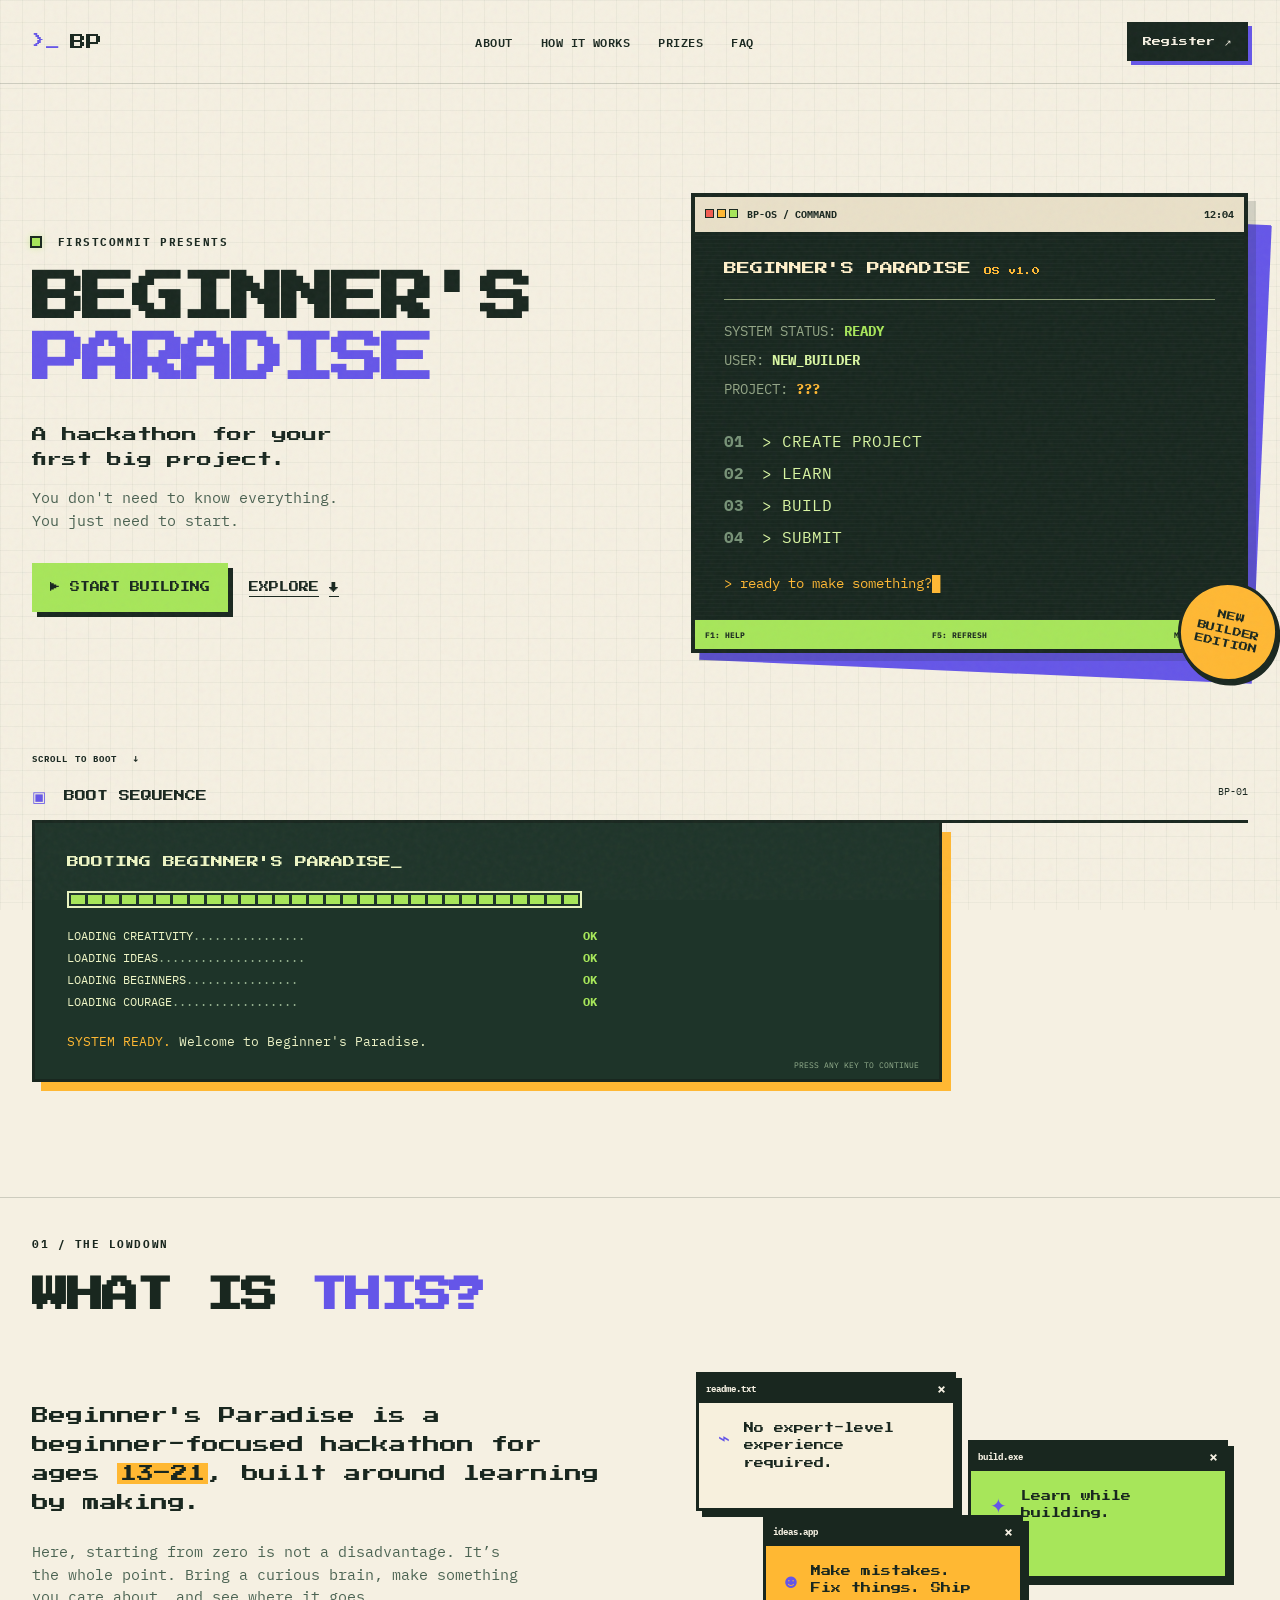
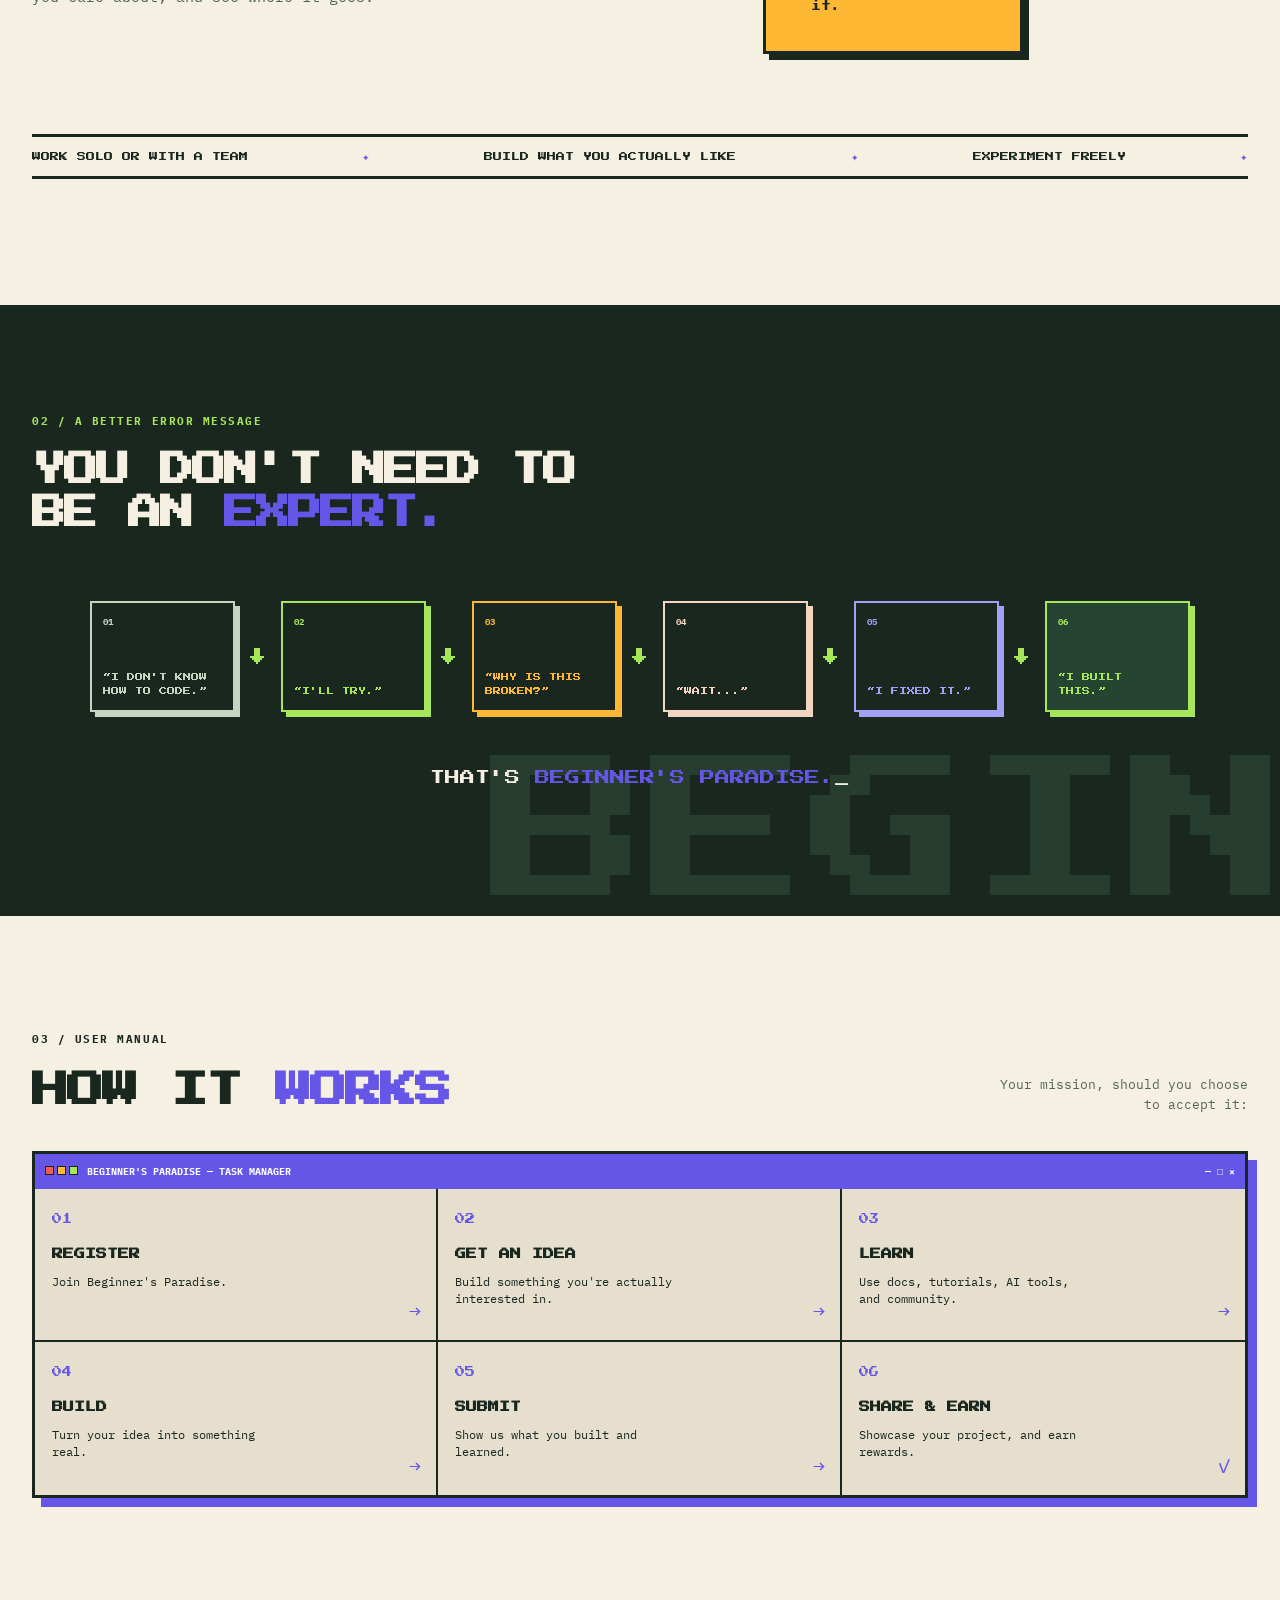
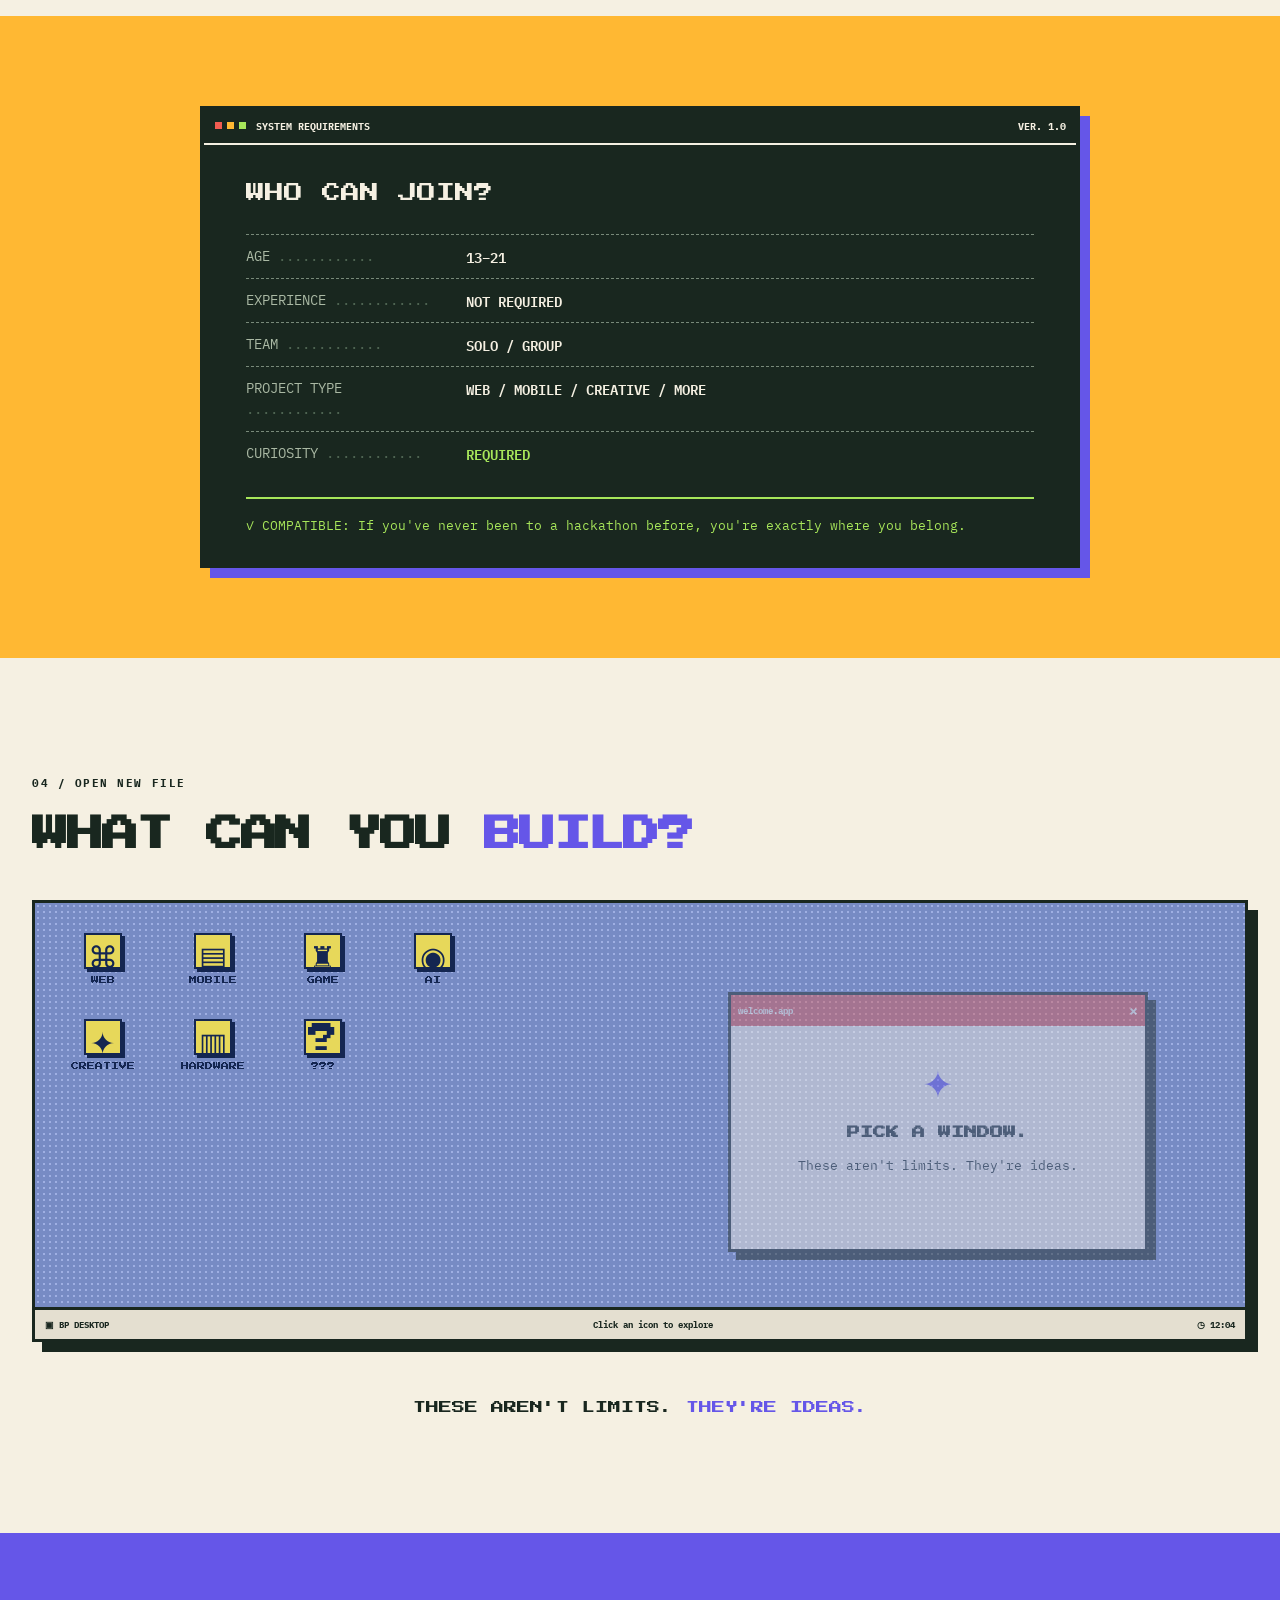
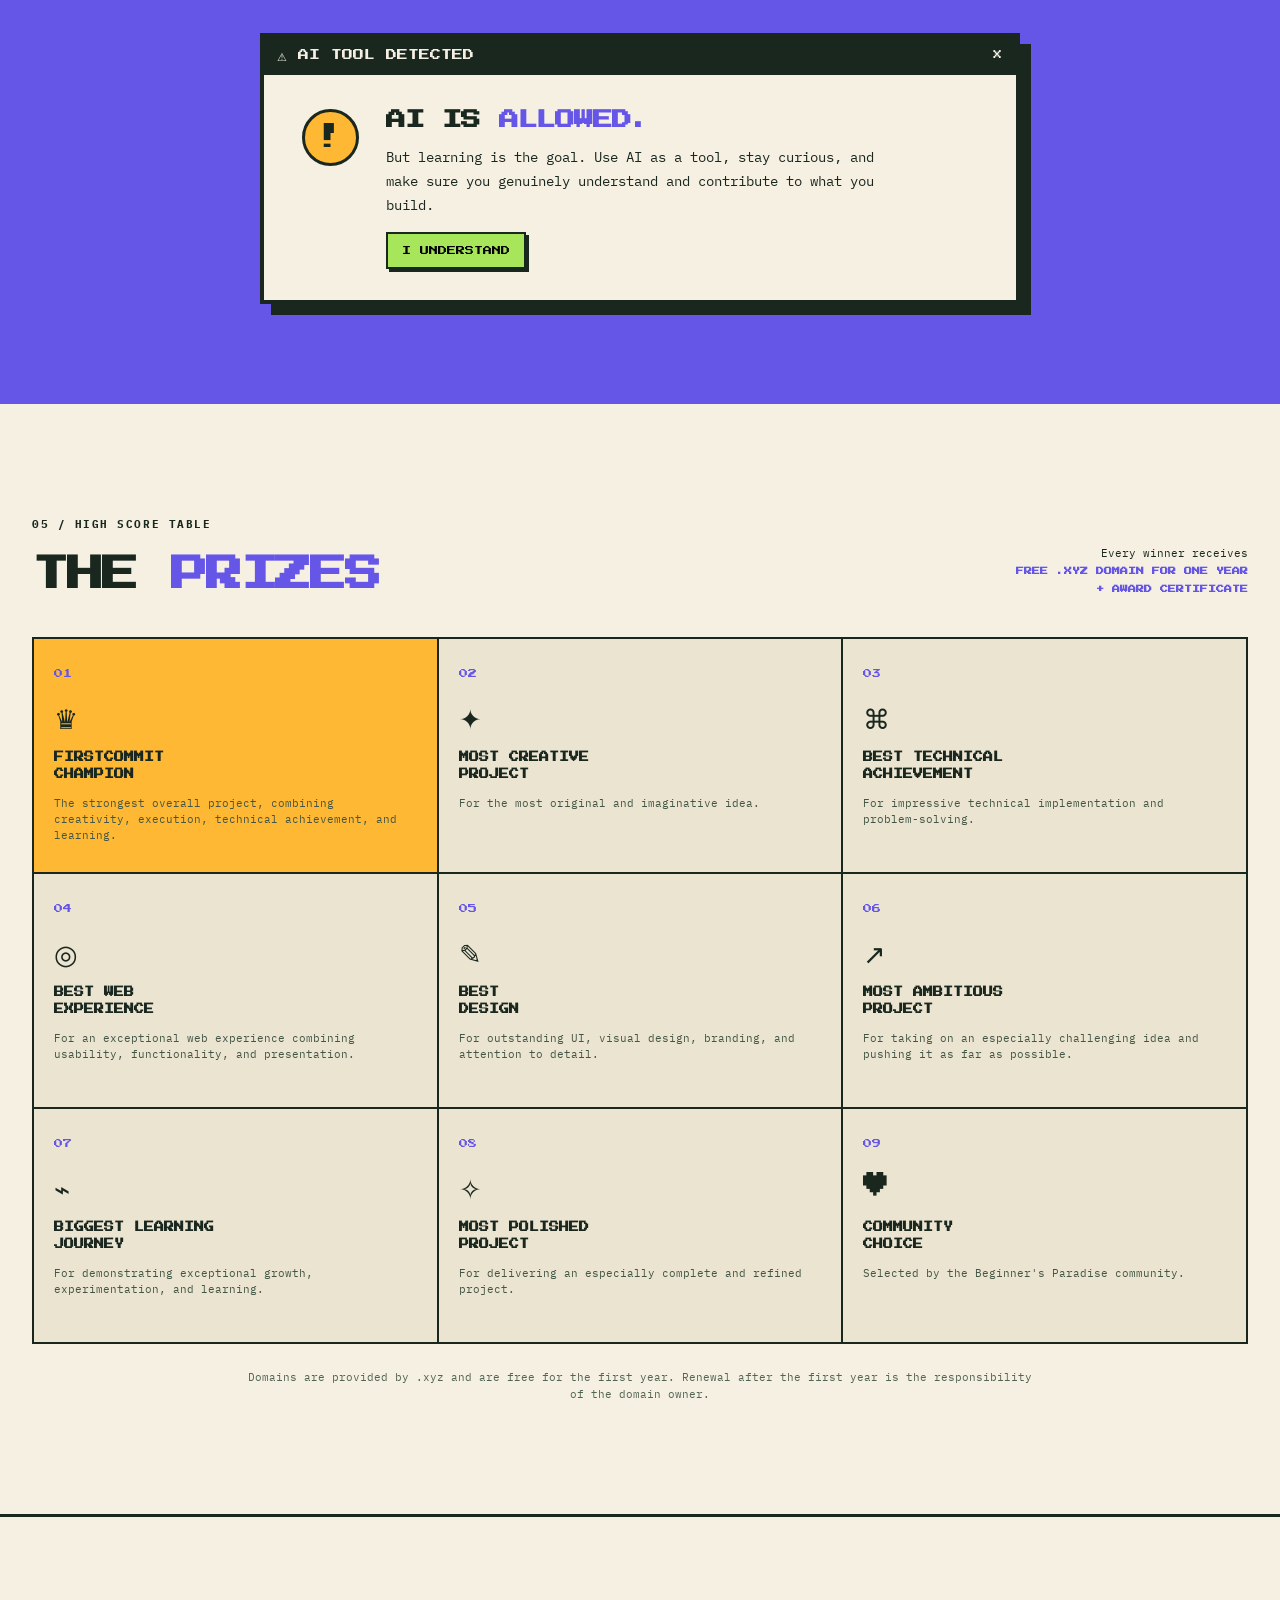
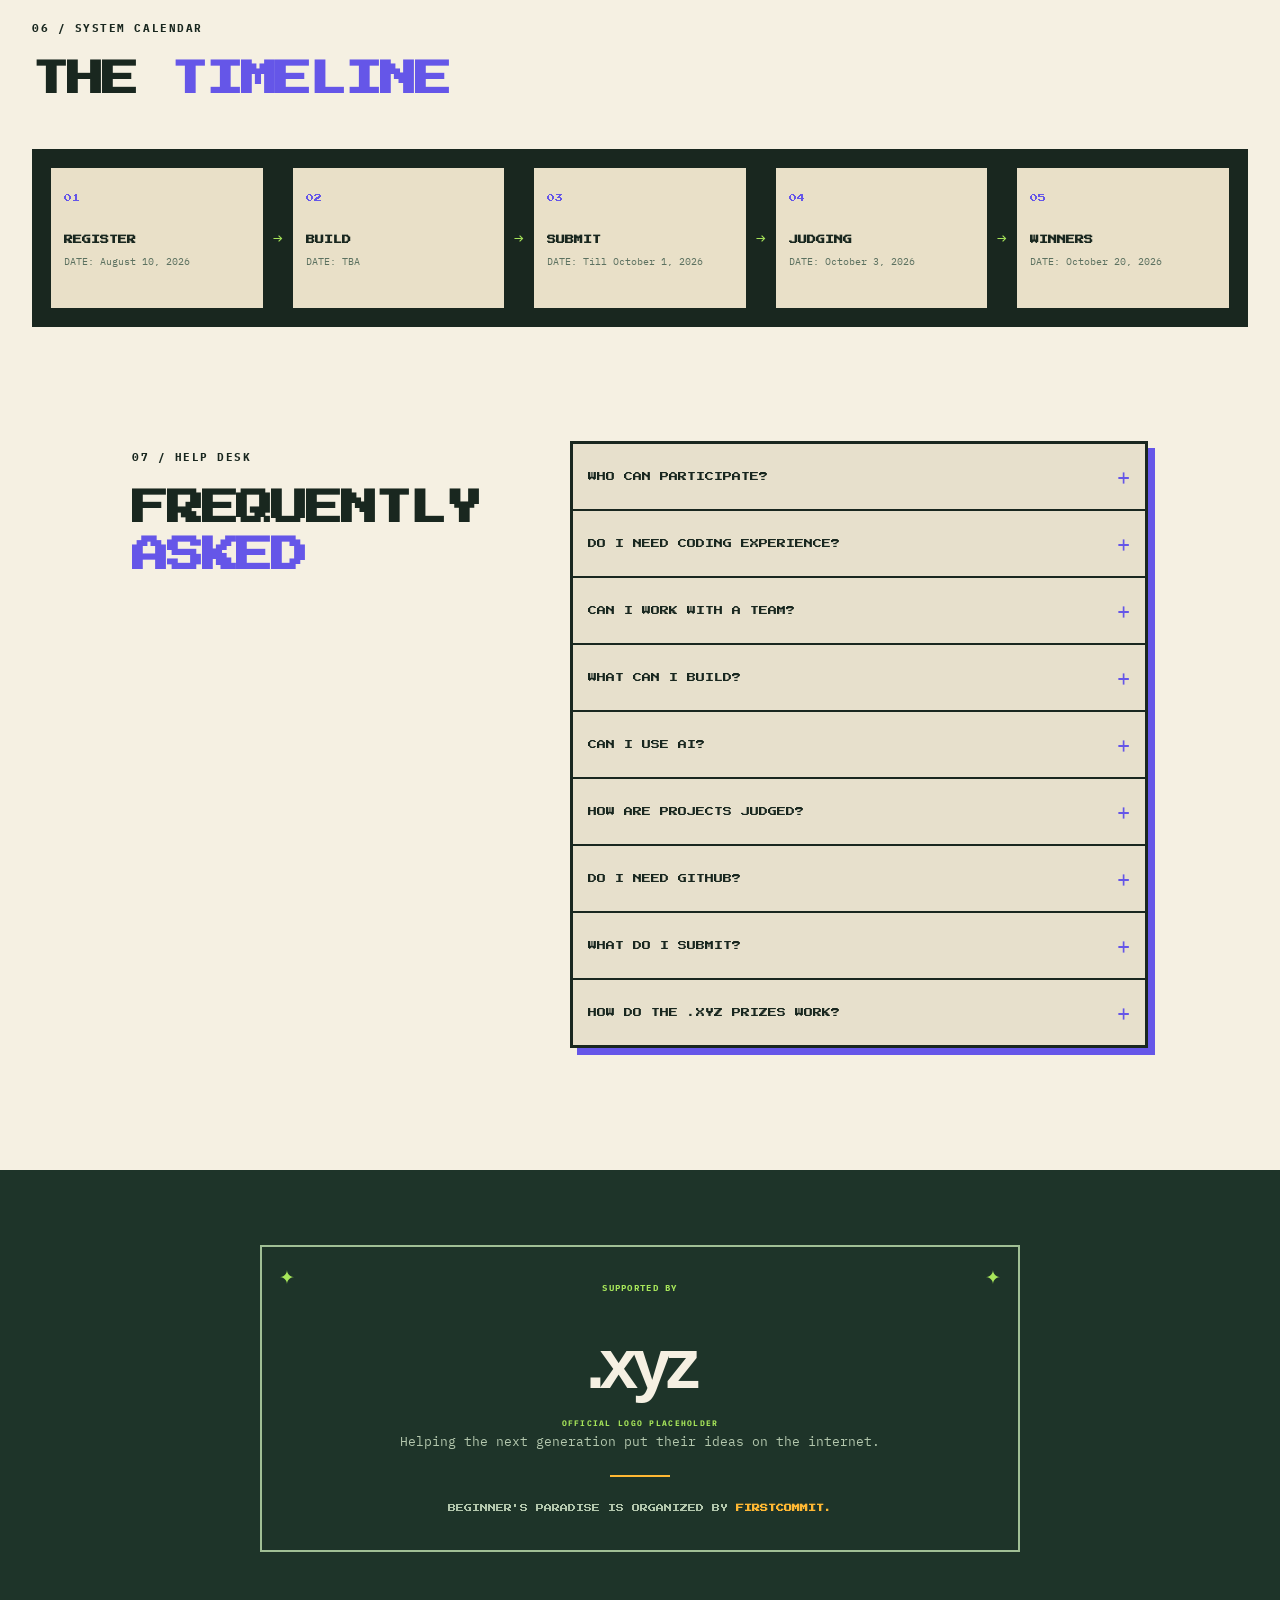
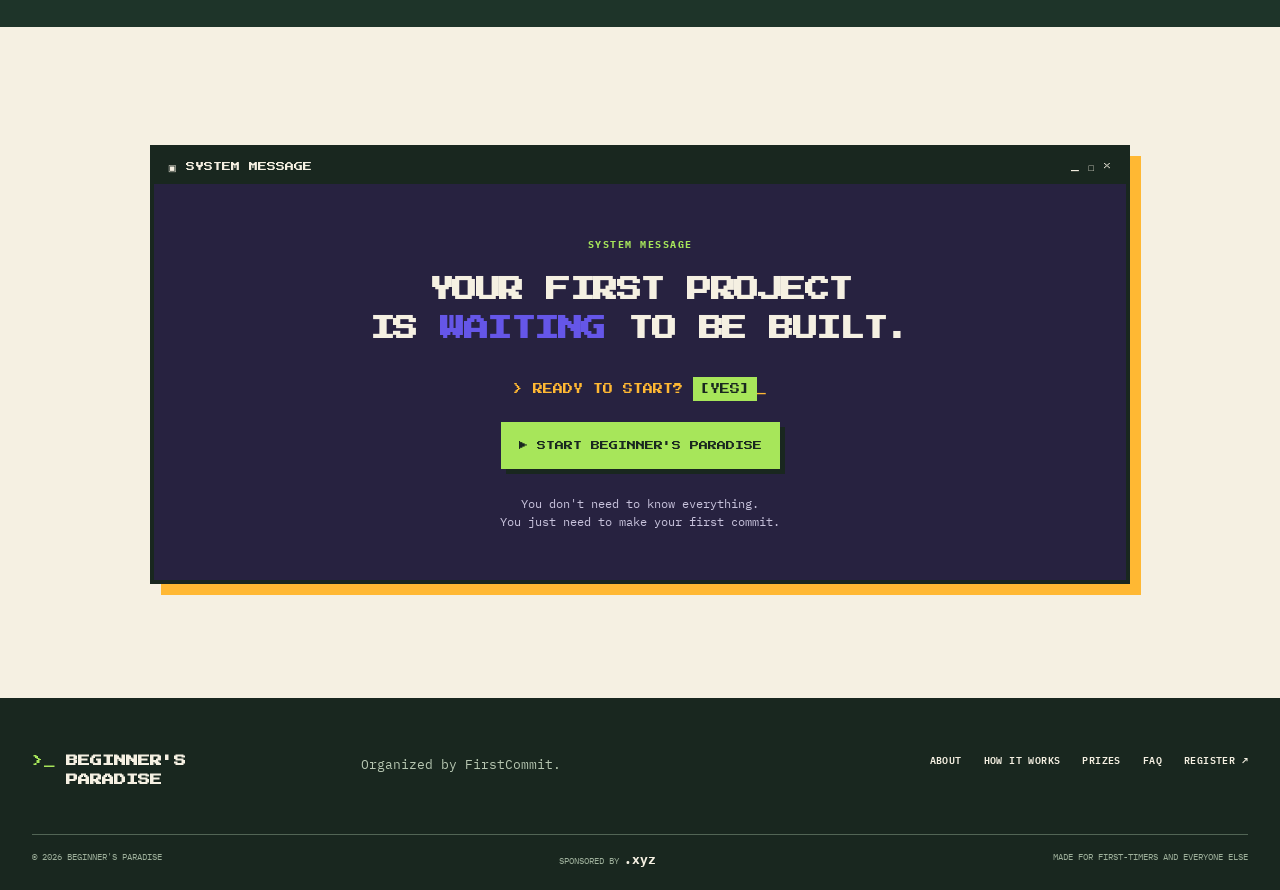
==== index.html @ 88f450af "boom - initial website nice!" ====
<!doctype html>
<html lang="en">
  <head>
    <meta charset="UTF-8" />
    <meta name="viewport" content="width=device-width, initial-scale=1.0" />
    <meta name="description" content="Beginner's Paradise — a hackathon for your first big project." />
    <title>Beginner's Paradise — Build Your First Big Thing</title>
    <link rel="preconnect" href="https://fonts.googleapis.com" />
    <link rel="preconnect" href="https://fonts.gstatic.com" crossorigin />
    <link href="https://fonts.googleapis.com/css2?family=IBM+Plex+Mono:wght@400;500;600;700&family=Press+Start+2P&display=swap" rel="stylesheet" />
    <link rel="stylesheet" href="styles.css" />
    <link rel="stylesheet" href="responsive.css" />
    <link rel="stylesheet" href="sponsor-placeholder.css" />
  </head>
  <body>
    <div class="site-noise" aria-hidden="true"></div>
    <div class="pixel-grid" aria-hidden="true"></div>

    <header class="topbar">
      <a class="brand-mark" href="#top" aria-label="Beginner's Paradise home">
        <span class="brand-caret">&gt;_</span>
        <span>BP</span>
      </a>
      <nav aria-label="Main navigation">
        <a href="#about">About</a>
        <a href="#how-it-works">How it works</a>
        <a href="#prizes">Prizes</a>
        <a href="#faq">FAQ</a>
      </nav>
      <a class="nav-register" href="https://firstcommit.devpost.com" target="_blank" rel="noreferrer">Register <span>↗</span></a>
    </header>

    <main id="top">
      <section class="hero section-shell">
        <div class="hero-copy reveal">
          <p class="eyebrow"><span class="led"></span> FIRSTCOMMIT PRESENTS</p>
          <h1>BEGINNER'S<br /><em>PARADISE</em></h1>
          <p class="hero-statement">A hackathon for your<br />first big project.</p>
          <p class="hero-description">You don't need to know everything.<br />You just need to start.</p>
          <div class="hero-actions">
            <a class="button button-primary" href="https://firstcommit.devpost.com" target="_blank" rel="noreferrer"><span>▶</span> Start building</a>
            <a class="button button-ghost" href="#about">Explore <span>↓</span></a>
          </div>
        </div>

        <div class="terminal-wrap reveal delay-1">
          <div class="terminal-shadow"></div>
          <article class="terminal" aria-label="Beginner's Paradise OS terminal">
            <div class="terminal-top">
              <span class="terminal-label"><i></i><i></i><i></i> BP-OS / COMMAND</span>
              <span class="terminal-time">12:04</span>
            </div>
            <div class="terminal-body">
              <p class="terminal-title">BEGINNER'S PARADISE <span>OS v1.0</span></p>
              <div class="terminal-rule"></div>
              <p><span class="muted">SYSTEM STATUS:</span> <strong class="green">READY</strong></p>
              <p><span class="muted">USER:</span> <strong>NEW_BUILDER</strong></p>
              <p><span class="muted">PROJECT:</span> <strong class="amber">???</strong></p>
              <div class="terminal-options" aria-hidden="true">
                <p><b>01</b> &gt; CREATE PROJECT</p>
                <p><b>02</b> &gt; LEARN</p>
                <p><b>03</b> &gt; BUILD</p>
                <p><b>04</b> &gt; SUBMIT</p>
              </div>
              <p class="terminal-prompt"><span>&gt;</span> <span id="terminal-type"></span><span class="cursor">█</span></p>
            </div>
            <div class="terminal-bottom"><span>F1: HELP</span><span>F5: REFRESH</span><span>MEM: 640K OK</span></div>
          </article>
          <div class="terminal-sticker">NEW<br />BUILDER<br />EDITION</div>
        </div>

        <div class="hero-scroll">SCROLL TO BOOT <span>↓</span></div>
      </section>

      <section class="boot section-shell reveal" aria-label="Boot sequence">
        <div class="boot-heading"><span class="square-icon">▣</span> BOOT SEQUENCE <span class="boot-version">BP-01</span></div>
        <div class="boot-content">
          <p class="boot-title">BOOTING BEGINNER'S PARADISE<span class="cursor">_</span></p>
          <div class="progress-track"><div class="progress-fill"></div></div>
          <div class="boot-lines">
            <p><span>LOADING CREATIVITY</span><b>................</b><strong>OK</strong></p>
            <p><span>LOADING IDEAS</span><b>.....................</b><strong>OK</strong></p>
            <p><span>LOADING BEGINNERS</span><b>................</b><strong>OK</strong></p>
            <p><span>LOADING COURAGE</span><b>..................</b><strong>OK</strong></p>
          </div>
          <p class="boot-ready">SYSTEM READY. <span>Welcome to Beginner's Paradise.</span></p>
        </div>
      </section>

      <section id="about" class="about section-shell">
        <div class="section-heading reveal">
          <p class="eyebrow">01 / THE LOWDOWN</p>
          <h2>WHAT IS <em>THIS?</em></h2>
        </div>
        <div class="about-layout">
          <div class="about-intro reveal">
            <p class="large-copy">Beginner's Paradise is a beginner-focused hackathon for ages <mark>13–21</mark>, built around learning by making.</p>
            <p>Here, starting from zero is not a disadvantage. It’s the whole point. Bring a curious brain, make something you care about, and see where it goes.</p>
          </div>
          <div class="window-stack">
            <article class="retro-window window-a reveal delay-1"><div class="window-bar"><span>readme.txt</span><b>×</b></div><div class="window-content"><span class="window-icon">⌁</span><p>No expert-level<br />experience required.</p></div></article>
            <article class="retro-window window-b reveal delay-2"><div class="window-bar"><span>build.exe</span><b>×</b></div><div class="window-content"><span class="window-icon">✦</span><p>Learn while<br />building.</p></div></article>
            <article class="retro-window window-c reveal delay-3"><div class="window-bar"><span>ideas.app</span><b>×</b></div><div class="window-content"><span class="window-icon">☻</span><p>Make mistakes.<br />Fix things. Ship it.</p></div></article>
          </div>
        </div>
        <div class="about-ticker"><span>WORK SOLO OR WITH A TEAM</span><i>✦</i><span>BUILD WHAT YOU ACTUALLY LIKE</span><i>✦</i><span>EXPERIMENT FREELY</span><i>✦</i></div>
      </section>

      <section class="philosophy section-shell">
        <div class="section-heading reveal"><p class="eyebrow">02 / A BETTER ERROR MESSAGE</p><h2>YOU DON'T NEED TO<br />BE AN <em>EXPERT.</em></h2></div>
        <div class="journey reveal">
          <div class="journey-step step-1"><span>01</span><p>“I DON'T KNOW<br />HOW TO CODE.”</p></div><div class="journey-arrow">↓</div>
          <div class="journey-step step-2"><span>02</span><p>“I'LL TRY.”</p></div><div class="journey-arrow">↓</div>
          <div class="journey-step step-3"><span>03</span><p>“WHY IS THIS<br />BROKEN?”</p></div><div class="journey-arrow">↓</div>
          <div class="journey-step step-4"><span>04</span><p>“WAIT...”</p></div><div class="journey-arrow">↓</div>
          <div class="journey-step step-5"><span>05</span><p>“I FIXED IT.”</p></div><div class="journey-arrow">↓</div>
          <div class="journey-step step-6"><span>06</span><p>“I BUILT<br />THIS.”</p></div>
        </div>
        <p class="philosophy-end reveal">THAT'S <em>BEGINNER'S PARADISE.</em><span class="cursor">_</span></p>
      </section>

      <section id="how-it-works" class="how section-shell">
        <div class="how-top"><div class="section-heading reveal"><p class="eyebrow">03 / USER MANUAL</p><h2>HOW IT <em>WORKS</em></h2></div><p class="how-note reveal">Your mission, should you choose<br />to accept it:</p></div>
        <div class="os-panel reveal">
          <div class="os-titlebar"><span><i></i><i></i><i></i> BEGINNER'S PARADISE — TASK MANAGER</span><b>— □ ×</b></div>
          <div class="os-steps">
            <article><span class="step-num">01</span><div><h3>REGISTER</h3><p>Join Beginner's Paradise.</p></div><i>→</i></article>
            <article><span class="step-num">02</span><div><h3>GET AN IDEA</h3><p>Build something you're actually interested in.</p></div><i>→</i></article>
            <article><span class="step-num">03</span><div><h3>LEARN</h3><p>Use docs, tutorials, AI tools, and community.</p></div><i>→</i></article>
            <article><span class="step-num">04</span><div><h3>BUILD</h3><p>Turn your idea into something real.</p></div><i>→</i></article>
            <article><span class="step-num">05</span><div><h3>SUBMIT</h3><p>Show us what you built and learned.</p></div><i>→</i></article>
            <article><span class="step-num">06</span><div><h3>SHARE & EARN</h3><p>Showcase your project, and earn rewards.</p></div><i>✓</i></article>
          </div>
        </div>
      </section>

      <section class="requirements section-shell">
        <div class="requirements-terminal reveal"><div class="terminal-top"><span class="terminal-label"><i></i><i></i><i></i> SYSTEM REQUIREMENTS</span><span>VER. 1.0</span></div><div class="requirements-body"><p class="requirements-heading">WHO CAN JOIN?</p><dl><div><dt>AGE</dt><dd>13–21</dd></div><div><dt>EXPERIENCE</dt><dd>NOT REQUIRED</dd></div><div><dt>TEAM</dt><dd>SOLO / GROUP</dd></div><div><dt>PROJECT TYPE</dt><dd>WEB / MOBILE / CREATIVE / MORE</dd></div><div><dt>CURIOSITY</dt><dd class="required">REQUIRED</dd></div></dl><p class="requirements-result">✓ COMPATIBLE: If you've never been to a hackathon before, you're exactly where you belong.</p></div></div>
      </section>

      <section class="build section-shell">
        <div class="section-heading reveal"><p class="eyebrow">04 / OPEN NEW FILE</p><h2>WHAT CAN YOU <em>BUILD?</em></h2></div>
        <div class="desktop reveal">
          <div class="desktop-icons">
            <button data-app="web"><span>⌘</span>WEB</button><button data-app="mobile"><span>▤</span>MOBILE</button><button data-app="game"><span>♜</span>GAME</button><button data-app="ai"><span>◉</span>AI</button><button data-app="creative"><span>✦</span>CREATIVE</button><button data-app="hardware"><span>▥</span>HARDWARE</button><button data-app="unknown"><span>?</span>???</button>
          </div>
          <div class="app-window" id="app-window"><div class="window-bar"><span id="app-name">welcome.app</span><b id="close-app">×</b></div><div class="app-inner"><div class="app-art">✦</div><h3 id="app-title">PICK A WINDOW.</h3><p id="app-copy">These aren't limits. They're ideas.</p></div></div>
          <div class="desktop-status"><span>▣ BP DESKTOP</span><span>Click an icon to explore</span><span>◷ 12:04</span></div>
        </div>
        <p class="build-end reveal">THESE AREN'T LIMITS. <em>THEY'RE IDEAS.</em></p>
      </section>

      <section class="ai section-shell">
        <div class="dialog reveal"><div class="dialog-title"><span>⚠ AI TOOL DETECTED</span><b>×</b></div><div class="dialog-content"><div class="warning-icon">!</div><div><h2>AI IS <em>ALLOWED.</em></h2><p>But learning is the goal. Use AI as a tool, stay curious, and make sure you genuinely understand and contribute to what you build.</p><button class="dialog-button" type="button">I UNDERSTAND</button></div></div></div>
      </section>

      <section id="prizes" class="prizes section-shell">
        <div class="prizes-head reveal"><div class="section-heading"><p class="eyebrow">05 / HIGH SCORE TABLE</p><h2>THE <em>PRIZES</em></h2></div><p>Every winner receives<br /><strong>FREE .XYZ DOMAIN FOR ONE YEAR<br />+ AWARD CERTIFICATE</strong></p></div>
        <div class="award-grid">
          <article class="award gold reveal"><span class="award-rank">01</span><span class="award-icon">♛</span><h3>FIRSTCOMMIT<br />CHAMPION</h3><p>The strongest overall project, combining creativity, execution, technical achievement, and learning.</p></article>
          <article class="award reveal delay-1"><span class="award-rank">02</span><span class="award-icon">✦</span><h3>MOST CREATIVE<br />PROJECT</h3><p>For the most original and imaginative idea.</p></article>
          <article class="award reveal delay-2"><span class="award-rank">03</span><span class="award-icon">⌘</span><h3>BEST TECHNICAL<br />ACHIEVEMENT</h3><p>For impressive technical implementation and problem-solving.</p></article>
          <article class="award reveal"><span class="award-rank">04</span><span class="award-icon">◎</span><h3>BEST WEB<br />EXPERIENCE</h3><p>For an exceptional web experience combining usability, functionality, and presentation.</p></article>
          <article class="award reveal delay-1"><span class="award-rank">05</span><span class="award-icon">✎</span><h3>BEST<br />DESIGN</h3><p>For outstanding UI, visual design, branding, and attention to detail.</p></article>
          <article class="award reveal delay-2"><span class="award-rank">06</span><span class="award-icon">↗</span><h3>MOST AMBITIOUS<br />PROJECT</h3><p>For taking on an especially challenging idea and pushing it as far as possible.</p></article>
          <article class="award reveal"><span class="award-rank">07</span><span class="award-icon">⌁</span><h3>BIGGEST LEARNING<br />JOURNEY</h3><p>For demonstrating exceptional growth, experimentation, and learning.</p></article>
          <article class="award reveal delay-1"><span class="award-rank">08</span><span class="award-icon">✧</span><h3>MOST POLISHED<br />PROJECT</h3><p>For delivering an especially complete and refined project.</p></article>
          <article class="award reveal delay-2"><span class="award-rank">09</span><span class="award-icon">♥</span><h3>COMMUNITY<br />CHOICE</h3><p>Selected by the Beginner's Paradise community.</p></article>
        </div>
        <p class="prize-note">Domains are provided by .xyz and are free for the first year. Renewal after the first year is the responsibility of the domain owner.</p>
      </section>

      <section class="timeline section-shell">
        <div class="section-heading reveal"><p class="eyebrow">06 / SYSTEM CALENDAR</p><h2>THE <em>TIMELINE</em></h2></div>
        <div class="timeline-track reveal"><article><span>01</span><h3>REGISTER</h3><p>DATE: August 10, 2026</p></article><i>→</i><article><span>02</span><h3>BUILD</h3><p>DATE: TBA</p></article><i>→</i><article><span>03</span><h3>SUBMIT</h3><p>DATE: Till October 1, 2026</p></article><i>→</i><article><span>04</span><h3>JUDGING</h3><p>DATE: October 3, 2026</p></article><i>→</i><article><span>05</span><h3>WINNERS</h3><p>DATE: October 20, 2026</p></article></div>
      </section>

      <section id="faq" class="faq section-shell">
        <div class="section-heading reveal"><p class="eyebrow">07 / HELP DESK</p><h2>FREQUENTLY<br /><em>ASKED</em></h2></div>
        <div class="faq-list reveal">
          <details><summary>WHO CAN PARTICIPATE?<span>+</span></summary><p>Beginner's Paradise is for ages 13–21. Beginners are especially welcome.</p></details>
          <details><summary>DO I NEED CODING EXPERIENCE?<span>+</span></summary><p>No. Come ready to learn, experiment, and ask questions as you build.</p></details>
          <details><summary>CAN I WORK WITH A TEAM?<span>+</span></summary><p>Yes — you can build solo or collaborate with a group.</p></details>
          <details><summary>WHAT CAN I BUILD?<span>+</span></summary><p>Websites, apps, games, AI projects, creative experiments, hardware, or something entirely new.</p></details>
          <details><summary>CAN I USE AI?<span>+</span></summary><p>Yes. AI tools are allowed, but you should genuinely understand and contribute to your project.</p></details>
          <details><summary>HOW ARE PROJECTS JUDGED?<span>+</span></summary><p>Projects are recognized across creativity, execution, technical achievement, design, learning, and polish.</p></details>
          <details><summary>DO I NEED GITHUB?<span>+</span></summary><p>Not necessarily. Use the tools that help you build and clearly share what you made.</p></details>
          <details><summary>WHAT DO I SUBMIT?<span>+</span></summary><p>Submit your project along with a clear explanation of what you built and what you learned.</p></details>
          <details><summary>HOW DO THE .XYZ PRIZES WORK?<span>+</span></summary><p>Winners receive a free .xyz domain for one year and an award certificate. Renewal after the first year is the domain owner’s responsibility.</p></details>
        </div>
      </section>

      <section class="sponsor section-shell"><div class="sponsor-panel reveal"><p class="eyebrow">SUPPORTED BY</p><div class="xyz-logo" aria-label="Official .xyz logo placeholder">.xyz<small>OFFICIAL LOGO PLACEHOLDER</small></div><p>Helping the next generation put their ideas on the internet.</p><div class="sponsor-divider"></div><p class="organized">BEGINNER'S PARADISE IS ORGANIZED BY <strong>FIRSTCOMMIT.</strong></p></div></section>

      <section class="final-cta section-shell"><div class="shutdown reveal"><div class="shutdown-bar"><span>▣ SYSTEM MESSAGE</span><span>_ □ ×</span></div><div class="shutdown-content"><p class="system-label">SYSTEM MESSAGE</p><h2>YOUR FIRST PROJECT<br />IS <em>WAITING</em> TO BE BUILT.</h2><p class="ready-line">&gt; READY TO START? <span>[YES]</span><span class="cursor">_</span></p><a class="button button-primary" href="https://firstcommit.devpost.com" target="_blank" rel="noreferrer">▶ Start Beginner's Paradise</a><p class="final-small">You don't need to know everything.<br />You just need to make your first commit.</p></div></div></section>
    </main>

    <footer><div class="footer-brand"><span>&gt;_</span><strong>BEGINNER'S<br />PARADISE</strong></div><p>Organized by FirstCommit.</p><div class="footer-links"><a href="#about">About</a><a href="#how-it-works">How It Works</a><a href="#prizes">Prizes</a><a href="#faq">FAQ</a><a href="https://firstcommit.devpost.com" target="_blank" rel="noreferrer">Register ↗</a></div><div class="footer-bottom"><span>© 2026 BEGINNER'S PARADISE</span><span>SPONSORED BY <b>.xyz</b></span><span>MADE FOR FIRST-TIMERS AND EVERYONE ELSE</span></div></footer>
    <script src="script.js"></script>
  </body>
</html>
---- styles.css ----
:root{--ink:#19271f;--paper:#f5f0e2;--cream:#e9e0c8;--green:#a7e65a;--deep-green:#1e3429;--amber:#ffb833;--violet:#6556e8;--purple:#39317b;--red:#f15c51;--line:#1d3025;--mono:'IBM Plex Mono',monospace;--pixel:'Press Start 2P',monospace}*{box-sizing:border-box}html{scroll-behavior:smooth}body{margin:0;background:var(--paper);color:var(--ink);font-family:var(--mono);font-size:16px;line-height:1.5;overflow-x:hidden}.site-noise{position:fixed;inset:0;opacity:.05;pointer-events:none;z-index:20;background-image:url("data:image/svg+xml,%3Csvg viewBox='0 0 180 180' xmlns='http://www.w3.org/2000/svg'%3E%3Cfilter id='n'%3E%3CfeTurbulence type='fractalNoise' baseFrequency='.9' numOctaves='4' stitchTiles='stitch'/%3E%3C/filter%3E%3Crect width='100%25' height='100%25' filter='url(%23n)' opacity='.85'/%3E%3C/svg%3E")}.pixel-grid{background-image:linear-gradient(rgba(25,39,31,.04) 1px,transparent 1px),linear-gradient(90deg,rgba(25,39,31,.04) 1px,transparent 1px);background-size:22px 22px;position:absolute;inset:0 0 auto;height:910px;pointer-events:none}.topbar{height:84px;display:flex;align-items:center;justify-content:space-between;max-width:1280px;margin:auto;padding:0 32px;border-bottom:1px solid rgba(25,39,31,.18);position:relative;z-index:2}.brand-mark{color:var(--ink);text-decoration:none;font-family:var(--pixel);font-size:16px;display:flex;gap:10px;align-items:center}.brand-caret{color:var(--violet);font-size:14px}.topbar nav{display:flex;gap:28px}.topbar nav a,.footer-links a{color:var(--ink);font-size:12px;font-weight:600;text-decoration:none;text-transform:uppercase;letter-spacing:.04em}.topbar nav a:hover,.footer-links a:hover{color:var(--violet)}.nav-register{font-family:var(--pixel);font-size:9px;text-decoration:none;color:var(--paper);background:var(--ink);padding:13px 16px;box-shadow:4px 4px 0 var(--violet)}.nav-register:hover{transform:translate(2px,2px);box-shadow:2px 2px 0 var(--violet)}.section-shell{max-width:1280px;margin:0 auto;padding-left:32px;padding-right:32px}.hero{display:grid;grid-template-columns:1.05fr .95fr;min-height:700px;gap:44px;align-items:center;position:relative;padding-top:60px;padding-bottom:82px}.eyebrow{font-size:11px;font-weight:700;letter-spacing:.14em;margin:0 0 19px;text-transform:uppercase}.led{display:inline-block;width:8px;height:8px;background:var(--green);box-shadow:0 0 0 2px var(--ink),0 0 8px var(--green);margin-right:9px}.hero h1,.section-heading h2,.dialog h2,.shutdown h2{font-family:var(--pixel);font-size:53px;line-height:1.15;letter-spacing:-.06em;margin:0}.hero h1 em,.section-heading em,.dialog em,.shutdown em,.philosophy-end em,.build-end em{font-style:normal;color:var(--violet)}.hero-statement{font-family:var(--pixel);font-size:15px;line-height:1.65;margin:32px 0 15px}.hero-description{font-size:15px;margin:0;color:#496050}.hero-actions{display:flex;gap:13px;margin-top:31px;align-items:center}.button{font-family:var(--pixel);font-size:10px;text-decoration:none;text-transform:uppercase;padding:17px 18px;display:inline-flex;align-items:center;gap:10px;transition:transform .15s,box-shadow .15s;border:none;cursor:pointer}.button-primary{color:var(--ink);background:var(--green);box-shadow:5px 5px 0 var(--ink)}.button-primary:hover{transform:translate(3px,3px);box-shadow:2px 2px 0 var(--ink)}.button-ghost{color:var(--ink);padding:16px 8px;text-decoration:underline;text-underline-offset:4px}.terminal-wrap{position:relative}.terminal-shadow{position:absolute;inset:20px -14px -18px 18px;background:var(--violet);transform:rotate(2.5deg);z-index:-1}.terminal{background:#17261e;color:#d9f6a2;border:4px solid var(--ink);box-shadow:8px 8px 0 rgba(25,39,31,.16);font-size:14px}.terminal-top,.terminal-bottom,.os-titlebar,.window-bar{background:var(--cream);color:var(--ink);min-height:35px;padding:8px 10px;display:flex;justify-content:space-between;align-items:center;font-size:10px;font-weight:700}.terminal-top i,.os-titlebar i{display:inline-block;width:9px;height:9px;margin-right:3px;background:var(--red);border:1px solid var(--ink)}.terminal-top i:nth-child(2),.os-titlebar i:nth-child(2){background:var(--amber)}.terminal-top i:nth-child(3),.os-titlebar i:nth-child(3){background:var(--green)}.terminal-body{padding:27px 29px 18px;min-height:359px;background:repeating-linear-gradient(0deg,rgba(255,255,255,.022),rgba(255,255,255,.022) 1px,transparent 1px,transparent 4px)}.terminal-body p{margin:0 0 8px}.terminal-title{font-family:var(--pixel);font-size:13px;color:#fff0ca}.terminal-title span{font-size:8px;color:var(--amber)}.terminal-rule{height:1px;background:#8c9d72;margin:21px 0}.muted{color:#94a687}.green{color:var(--green)}.amber{color:var(--amber)}.terminal-options{margin:29px 0 24px}.terminal-options p{font-size:16px;transition:padding .2s}.terminal-options p:hover{padding-left:8px;color:var(--amber)}.terminal-options b{color:#779277;margin-right:8px}.terminal-prompt{color:var(--amber)}.cursor{animation:blink 1s steps(1) infinite}.terminal-bottom{min-height:29px;background:#a7e65a;color:var(--ink);font-size:8px;gap:10px}.terminal-sticker{position:absolute;right:-30px;bottom:-29px;background:var(--amber);border:3px solid var(--ink);width:100px;height:100px;border-radius:50%;font-family:var(--pixel);font-size:9px;line-height:1.5;padding-top:25px;text-align:center;transform:rotate(12deg);box-shadow:3px 3px 0 var(--ink)}.hero-scroll{position:absolute;bottom:19px;left:32px;font-size:9px;font-weight:700;letter-spacing:.12em}.hero-scroll span{margin-left:10px;display:inline-block;animation:bob 1.4s infinite}.boot{padding-bottom:115px}.boot-heading{font-family:var(--pixel);font-size:11px;border-bottom:3px solid var(--ink);padding-bottom:13px}.square-icon{color:var(--violet);font-size:15px;margin-right:7px}.boot-version{float:right;font-family:var(--mono);font-size:10px}.boot-content{border:3px solid var(--ink);border-top:0;background:var(--deep-green);color:#eef5c5;padding:30px 32px 28px;max-width:910px;position:relative;box-shadow:9px 9px 0 var(--amber)}.boot-content:after{content:'PRESS ANY KEY TO CONTINUE';font-size:8px;position:absolute;right:20px;bottom:8px;color:#93ae8d}.boot-title{font-family:var(--pixel);font-size:12px;margin:0 0 20px}.progress-track{height:17px;border:2px solid #e8f3bf;padding:2px;margin-bottom:19px;max-width:515px}.progress-fill{height:100%;width:100%;background:repeating-linear-gradient(90deg,var(--green) 0 14px,transparent 14px 17px);animation:progress 1.2s ease-out}.boot-lines{font-size:12px;max-width:530px}.boot-lines p{display:flex;margin:4px 0}.boot-lines b{color:#98b391;font-weight:400;flex:1;overflow:hidden}.boot-lines strong{color:var(--green)}.boot-ready{font-size:13px;color:var(--amber);margin:21px 0 0}.boot-ready span{color:#eaf0c4}.about{padding-top:38px;padding-bottom:126px;border-top:1px solid rgba(25,39,31,.18)}.section-heading h2{font-size:37px;line-height:1.28}.about-layout{display:grid;grid-template-columns:1fr 1fr;gap:68px;align-items:center;margin-top:46px}.about-intro .large-copy{font-family:var(--pixel);font-size:17px;line-height:1.7;margin:0 0 24px}.about-intro p:not(.large-copy){max-width:490px;color:#4c6453;font-size:15px}.about-intro mark{background:var(--amber);color:inherit;padding:2px 3px}.window-stack{position:relative;height:296px}.retro-window{border:3px solid var(--ink);position:absolute;background:#f7f0dd;box-shadow:6px 6px 0 var(--ink);width:260px}.window-bar{min-height:28px;padding:4px 7px;background:var(--ink);color:var(--paper);font-size:9px}.window-bar b{font-size:15px;line-height:.8}.window-content{padding:17px 19px;display:flex;gap:14px;align-items:start;min-height:105px}.window-content p{font-family:var(--pixel);font-size:10px;line-height:1.75;margin:0}.window-icon{font-family:var(--pixel);font-size:20px;color:var(--violet)}.window-a{left:22px;top:7px;transform:rotate(-4deg)}.window-b{right:20px;top:75px;background:var(--green);transform:rotate(4deg)}.window-c{left:89px;bottom:7px;background:var(--amber);transform:rotate(-1deg)}.about-ticker{font-family:var(--pixel);font-size:9px;display:flex;justify-content:space-between;gap:19px;border-top:3px solid var(--ink);border-bottom:3px solid var(--ink);margin-top:73px;padding:13px 0;white-space:nowrap;overflow:hidden}.about-ticker i{font-style:normal;color:var(--violet)}.philosophy{background:var(--ink);max-width:none;color:var(--paper);padding:108px max(32px,calc((100vw - 1216px)/2)) 112px;position:relative;overflow:hidden}.philosophy:after{content:'BEGIN';font-family:var(--pixel);position:absolute;font-size:160px;color:#273d30;right:-10px;bottom:-39px;z-index:0}.philosophy .eyebrow{color:var(--green)}.philosophy .section-heading{position:relative;z-index:1}.philosophy .section-heading h2{font-size:34px}.journey{display:flex;align-items:center;gap:15px;margin:65px auto 55px;max-width:1100px;position:relative;z-index:1}.journey-step{border:2px solid currentColor;width:145px;min-height:111px;padding:12px 11px;display:flex;flex-direction:column;justify-content:space-between;box-shadow:5px 5px 0 currentColor}.journey-step span{font-size:9px;font-weight:700}.journey-step p{font-family:var(--pixel);font-size:8px;line-height:1.75;margin:0}.journey-arrow{font-family:var(--pixel);font-size:16px;color:var(--green)}.step-1{color:#c8d4c1}.step-2{color:var(--green)}.step-3{color:var(--amber)}.step-4{color:#f2d6c1}.step-5{color:#a5a0f5}.step-6{color:var(--green);background:#264432}.philosophy-end{font-family:var(--pixel);font-size:15px;text-align:center;position:relative;z-index:1}.how{padding-top:115px;padding-bottom:118px}.how-top{display:flex;justify-content:space-between;align-items:end;margin-bottom:37px}.how-note{text-align:right;font-size:13px;color:#506653;margin:0}.os-panel{border:3px solid var(--ink);box-shadow:9px 9px 0 var(--violet)}.os-titlebar{background:var(--violet);color:white;min-height:35px;font-size:10px}.os-steps{display:grid;grid-template-columns:repeat(3,1fr);background:#e6dfcd}.os-steps article{border-right:2px solid var(--ink);border-bottom:2px solid var(--ink);padding:23px 17px;min-height:153px;position:relative;transition:background .2s}.os-steps article:nth-child(3n){border-right:0}.os-steps article:nth-last-child(-n+3){border-bottom:0}.os-steps article:hover{background:var(--green)}.step-num{display:block;color:var(--violet);font-family:var(--pixel);font-size:10px;margin-bottom:20px}.os-steps h3{font-family:var(--pixel);font-size:11px;margin:0 0 10px}.os-steps p{font-size:12px;line-height:1.4;margin:0;max-width:230px}.os-steps i{position:absolute;bottom:14px;right:15px;color:var(--violet);font-style:normal;font-size:20px}.requirements{max-width:none;padding:90px max(32px,calc((100vw - 1216px)/2));background:var(--amber)}.requirements-terminal{border:4px solid var(--ink);background:var(--ink);box-shadow:10px 10px 0 var(--violet);max-width:880px;margin:auto}.requirements-terminal .terminal-top{background:var(--ink);color:var(--paper);border-bottom:2px solid var(--paper)}.requirements-body{color:var(--paper);padding:34px 42px 29px}.requirements-heading{font-family:var(--pixel);font-size:19px;margin:0 0 26px}.requirements-body dl{margin:0}.requirements-body dl div{display:grid;grid-template-columns:195px 1fr;gap:25px;border-top:1px dashed #788979;padding:11px 0;font-size:14px}.requirements-body dt{color:#aab9a4}.requirements-body dt:after{content:' ............';color:#536956}.requirements-body dd{margin:0;font-weight:600}.requirements-body .required{color:var(--green)}.requirements-result{border-top:2px solid var(--green);padding-top:17px;margin:22px 0 0;color:var(--green);font-size:13px}.build{padding-top:117px;padding-bottom:115px}.desktop{margin-top:42px;border:3px solid var(--ink);height:442px;background-color:#778bc4;background-image:radial-gradient(#9fafe3 1px,transparent 1px);background-size:6px 6px;position:relative;box-shadow:10px 10px 0 var(--ink);overflow:hidden}.desktop-icons{display:grid;grid-template-columns:repeat(4,85px);gap:23px 25px;padding:25px}.desktop-icons button{font-family:var(--pixel);font-size:8px;border:0;background:transparent;color:#142651;display:flex;flex-direction:column;align-items:center;gap:5px;cursor:pointer;padding:5px;line-height:1.5}.desktop-icons button span{font-size:30px;line-height:1;background:#e7d85a;border:2px solid #142651;width:38px;height:36px;padding-top:3px;box-shadow:3px 3px 0 #142651}.desktop-icons button:hover span,.desktop-icons button.selected span{background:var(--green);transform:translate(-1px,-1px)}.app-window{position:absolute;width:420px;min-height:260px;right:8%;top:59px;background:var(--paper);border:3px solid var(--ink);box-shadow:8px 8px 0 var(--ink);transform:translateY(30px);opacity:.45;transition:.25s}.app-window.app-active{transform:translateY(0);opacity:1}.app-window .window-bar{background:#db5a55;min-height:31px}.app-window .window-bar b{cursor:pointer}.app-inner{padding:25px;text-align:center}.app-art{font-family:var(--pixel);font-size:38px;color:var(--violet);margin-bottom:14px}.app-inner h3{font-family:var(--pixel);font-size:13px;line-height:1.7;margin:0 0 12px}.app-inner p{font-size:13px;margin:0}.desktop-status{position:absolute;bottom:0;left:0;right:0;padding:8px 10px;background:#e4dfd0;border-top:3px solid var(--ink);display:flex;justify-content:space-between;font-size:9px;font-weight:700}.build-end{text-align:center;margin:56px 0 0;font-family:var(--pixel);font-size:13px}.ai{max-width:none;background:var(--violet);padding:100px max(32px,calc((100vw - 1216px)/2))}.dialog{background:var(--paper);border:4px solid var(--ink);max-width:760px;margin:auto;box-shadow:11px 11px 0 var(--ink)}.dialog-title{font-family:var(--pixel);font-size:11px;background:var(--ink);color:var(--paper);padding:11px 13px;display:flex;justify-content:space-between}.dialog-content{display:flex;gap:27px;padding:34px 38px 31px}.warning-icon{width:57px;height:57px;flex:none;border:3px solid var(--ink);border-radius:50%;background:var(--amber);font-family:var(--pixel);font-size:27px;display:grid;place-items:center}.dialog h2{font-size:20px}.dialog p{max-width:510px;font-size:14px;line-height:1.7}.dialog-button{font-family:var(--pixel);font-size:9px;padding:12px 14px;background:var(--green);border:2px solid var(--ink);box-shadow:3px 3px 0 var(--ink);cursor:pointer}.dialog-button.acknowledged{background:var(--violet);color:white}.prizes{padding-top:112px;padding-bottom:112px}.prizes-head{display:flex;justify-content:space-between;align-items:end;margin-bottom:39px}.prizes-head>p{text-align:right;font-size:11px;margin:0;line-height:1.65}.prizes-head strong{font-family:var(--pixel);font-size:8px;color:var(--violet)}.award-grid{display:grid;grid-template-columns:repeat(3,1fr);border-left:2px solid var(--ink);border-top:2px solid var(--ink)}.award{min-height:235px;padding:21px 20px 17px;border-right:2px solid var(--ink);border-bottom:2px solid var(--ink);background:#ebe4d1;position:relative;transition:transform .2s,background .2s}.award:hover{background:var(--green);transform:translate(-3px,-3px);box-shadow:5px 5px 0 var(--ink);z-index:1}.award.gold{background:var(--amber)}.award-rank{font-family:var(--pixel);font-size:9px;color:var(--violet)}.award-icon{display:block;font-family:var(--pixel);font-size:27px;margin:12px 0 12px}.award h3{font-family:var(--pixel);font-size:10px;line-height:1.7;margin:0 0 13px}.award p{font-size:11px;line-height:1.45;margin:0;color:#435645}.prize-note{max-width:800px;margin:25px auto 0;text-align:center;font-size:11px;color:#526452}.timeline{border-top:3px solid var(--ink);padding-top:103px;padding-bottom:114px}.timeline-track{display:flex;align-items:center;gap:10px;margin-top:46px;background:var(--ink);padding:19px}.timeline-track article{background:var(--cream);padding:16px 13px;width:20%;min-height:140px;position:relative}.timeline-track article span{font-family:var(--pixel);font-size:8px;color:var(--violet)}.timeline-track h3{font-family:var(--pixel);font-size:9px;line-height:1.5;margin:25px 0 7px}.timeline-track p{font-size:10px;margin:0;color:#5c7160}.timeline-track>i{color:var(--green);font-size:16px;font-style:normal}.faq{display:grid;grid-template-columns:.7fr 1.3fr;gap:90px;max-width:1080px;padding-bottom:122px}.faq .section-heading{padding-top:8px}.faq-list{border:3px solid var(--ink);box-shadow:7px 7px 0 var(--violet)}.faq-list details{border-bottom:2px solid var(--ink);background:#e7e0cc}.faq-list details:last-child{border:0}.faq-list details[open]{background:#f8f3e5}.faq-list summary{font-family:var(--pixel);font-size:9px;padding:16px 15px;cursor:pointer;list-style:none;display:flex;align-items:center;justify-content:space-between;gap:10px}.faq-list summary::-webkit-details-marker{display:none}.faq-list summary span{font-family:var(--mono);font-size:22px;color:var(--violet)}.faq-list details[open] summary span{transform:rotate(45deg)}.faq-list details p{font-size:12px;padding:0 15px 17px;margin:0;max-width:650px}.sponsor{max-width:none;background:var(--deep-green);padding:75px max(32px,calc((100vw - 1216px)/2))}.sponsor-panel{border:2px solid #a0bf95;padding:34px 26px;text-align:center;color:var(--paper);max-width:760px;margin:auto;position:relative}.sponsor-panel:before,.sponsor-panel:after{content:'✦';position:absolute;color:var(--green);font-size:19px;top:16px}.sponsor-panel:before{left:17px}.sponsor-panel:after{right:17px}.sponsor-panel .eyebrow{color:var(--green);font-size:9px}.xyz-logo{font-family:Arial,sans-serif;font-size:70px;font-weight:800;letter-spacing:-6px;color:var(--paper);margin:-2px 0 3px}.sponsor-panel>p:not(.eyebrow){margin:0;color:#b3c7ad;font-size:13px}.sponsor-divider{width:60px;height:2px;background:var(--amber);margin:24px auto}.sponsor-panel .organized{font-family:var(--pixel);font-size:8px!important;line-height:1.8}.sponsor-panel .organized strong{color:var(--amber)}.final-cta{padding-top:118px;padding-bottom:114px}.shutdown{border:4px solid var(--ink);max-width:980px;margin:auto;box-shadow:11px 11px 0 var(--amber)}.shutdown-bar{background:var(--ink);color:var(--paper);font-family:var(--pixel);font-size:9px;padding:11px 14px;display:flex;justify-content:space-between}.shutdown-content{text-align:center;padding:53px 20px 49px;background:#272240;color:var(--paper)}.system-label{color:var(--green);font-size:10px;font-weight:700;letter-spacing:.15em;margin:0 0 19px}.shutdown h2{font-size:25px;line-height:1.55}.ready-line{font-family:var(--pixel);font-size:10px;color:var(--amber);margin:33px 0 25px}.ready-line span:first-of-type{background:var(--green);color:var(--ink);padding:7px}.shutdown .button{font-size:9px}.final-small{font-size:12px;color:#c8c3dc;margin:26px 0 0}footer{background:var(--ink);color:var(--paper);padding:54px max(32px,calc((100vw - 1216px)/2)) 20px;display:grid;grid-template-columns:1fr 1fr 1.8fr;gap:20px;align-items:start}.footer-brand{font-family:var(--pixel);font-size:12px;line-height:1.55;display:flex;gap:10px}.footer-brand span{color:var(--green)}footer>p{margin:3px 0;font-size:13px;color:#b7c7b2}.footer-links{display:flex;flex-wrap:wrap;justify-content:flex-end;gap:13px 22px}.footer-links a{color:var(--paper);font-size:10px}.footer-bottom{grid-column:1/-1;border-top:1px solid #526555;margin-top:25px;padding-top:15px;font-size:9px;color:#9eb09b;display:flex;justify-content:space-between}.footer-bottom b{font-size:13px;color:var(--paper)}.reveal{opacity:0;transform:translateY(20px);transition:opacity .6s ease,transform .6s ease}.reveal.is-visible{opacity:1;transform:translateY(0)}.delay-1{transition-delay:.12s}.delay-2{transition-delay:.24s}.delay-3{transition-delay:.36s}@keyframes blink{50%{opacity:0}}@keyframes bob{50%{transform:translateY(4px)}}@keyframes progress{from{width:0}}@media(max-width:900px){.hero{grid-template-columns:1fr;gap:45px}.hero-copy{padding-top:15px}.terminal-wrap{max-width:600px;margin:auto;width:100%}.journey{flex-wrap:wrap;justify-content:center}.journey-arrow{transform:rotate(-90deg)}.journey-step{width:140px}.faq{gap:40px}.desktop-icons{grid-template-columns:repeat(3,85px)}.app-window{right:4%;width:50%}}@media(max-width:650px){.topbar{height:70px;padding:0 17px}.topbar nav{display:none}.nav-register{font-size:7px;padding:11px}.section-shell{padding-left:19px;padding-right:19px}.hero{padding-top:39px;min-height:auto;padding-bottom:68px}.hero h1{font-size:35px}.hero-statement{font-size:12px;margin-top:25px}.hero-description{font-size:13px}.hero-actions{gap:6px;flex-wrap:wrap}.button{font-size:8px;padding:14px}.terminal-body{padding:20px 18px;min-height:320px;font-size:12px}.terminal-title{font-size:10px}.terminal-options p{font-size:13px}.terminal-sticker{right:-5px;bottom:-43px;width:80px;height:80px;font-size:7px;padding-top:20px}.hero-scroll{left:19px}.boot{padding-bottom:76px}.boot-content{padding:24px 17px}.boot-content:after{display:none}.boot-lines{font-size:10px}.boot-lines b{display:none}.boot-lines p{justify-content:space-between}.about{padding-bottom:80px}.section-heading h2{font-size:27px}.about-layout{grid-template-columns:1fr;gap:30px;margin-top:31px}.about-intro .large-copy{font-size:13px}.window-stack{height:280px;transform:scale(.9);transform-origin:left top;margin-bottom:-25px}.about-ticker{margin-top:38px}.philosophy{padding:73px 19px}.philosophy .section-heading h2{font-size:24px}.journey{gap:9px;margin:42px 0}.journey-step{width:125px;min-height:98px}.journey-step p{font-size:7px}.journey-arrow{font-size:12px}.philosophy-end{font-size:10px;line-height:2}.how{padding-top:75px;padding-bottom:72px}.how-top{display:block}.how-note{text-align:left;margin-top:19px}.os-steps{grid-template-columns:1fr}.os-steps article,.os-steps article:nth-child(3n){border-right:0;border-bottom:2px solid var(--ink);min-height:118px}.os-steps article:last-child{border-bottom:0}.requirements{padding:65px 19px}.requirements-body{padding:27px 20px}.requirements-heading{font-size:14px}.requirements-body dl div{grid-template-columns:1fr;gap:3px}.requirements-body dt:after{display:none}.build{padding-top:75px;padding-bottom:73px}.desktop{height:485px;margin-top:30px}.desktop-icons{grid-template-columns:repeat(3,64px);gap:20px 12px;padding:18px}.desktop-icons button{font-size:7px}.desktop-icons button span{font-size:25px;width:34px;height:32px}.app-window{width:88%;right:6%;top:210px;min-height:202px}.app-inner{padding:15px}.app-art{font-size:27px;margin-bottom:8px}.app-inner h3{font-size:10px}.desktop-status{font-size:7px}.desktop-status span:nth-child(2){display:none}.build-end{font-size:10px;line-height:1.9}.ai{padding:68px 19px}.dialog-content{padding:25px 19px;gap:16px}.warning-icon{width:44px;height:44px;font-size:21px}.dialog h2{font-size:15px}.dialog p{font-size:12px}.prizes{padding-top:74px;padding-bottom:75px}.prizes-head{display:block}.prizes-head>p{text-align:left;margin-top:18px}.award-grid{grid-template-columns:1fr}.award{min-height:180px}.timeline{padding-top:73px;padding-bottom:76px}.timeline-track{display:grid;grid-template-columns:1fr 18px;margin-top:30px;padding:13px}.timeline-track article{width:auto;min-height:96px}.timeline-track article:nth-of-type(n){grid-column:1}.timeline-track>i{transform:rotate(90deg);justify-self:center}.timeline-track>i:last-child{display:none}.timeline-track h3{margin:12px 0 6px}.faq{grid-template-columns:1fr;padding-bottom:78px}.faq-list summary{font-size:8px;line-height:1.6}.sponsor{padding:60px 19px}.final-cta{padding-top:76px;padding-bottom:76px}.shutdown-content{padding:37px 14px}.shutdown h2{font-size:16px}.ready-line{font-size:8px;line-height:2}.footer-brand{font-size:10px}footer{padding:43px 19px 17px;grid-template-columns:1fr;gap:17px}.footer-links{justify-content:start}.footer-bottom{font-size:7px;gap:8px;flex-wrap:wrap}.footer-bottom b{font-size:10px}}
---- responsive.css ----
/* Final small-screen guard: retain the angled terminal backing without creating horizontal overflow. */
@media (max-width: 650px) {
  .terminal-shadow { right: 0; }
}
---- sponsor-placeholder.css ----
.xyz-logo small {
  display: block;
  font-family: var(--mono);
  font-size: 8px;
  letter-spacing: .16em;
  color: var(--green);
}
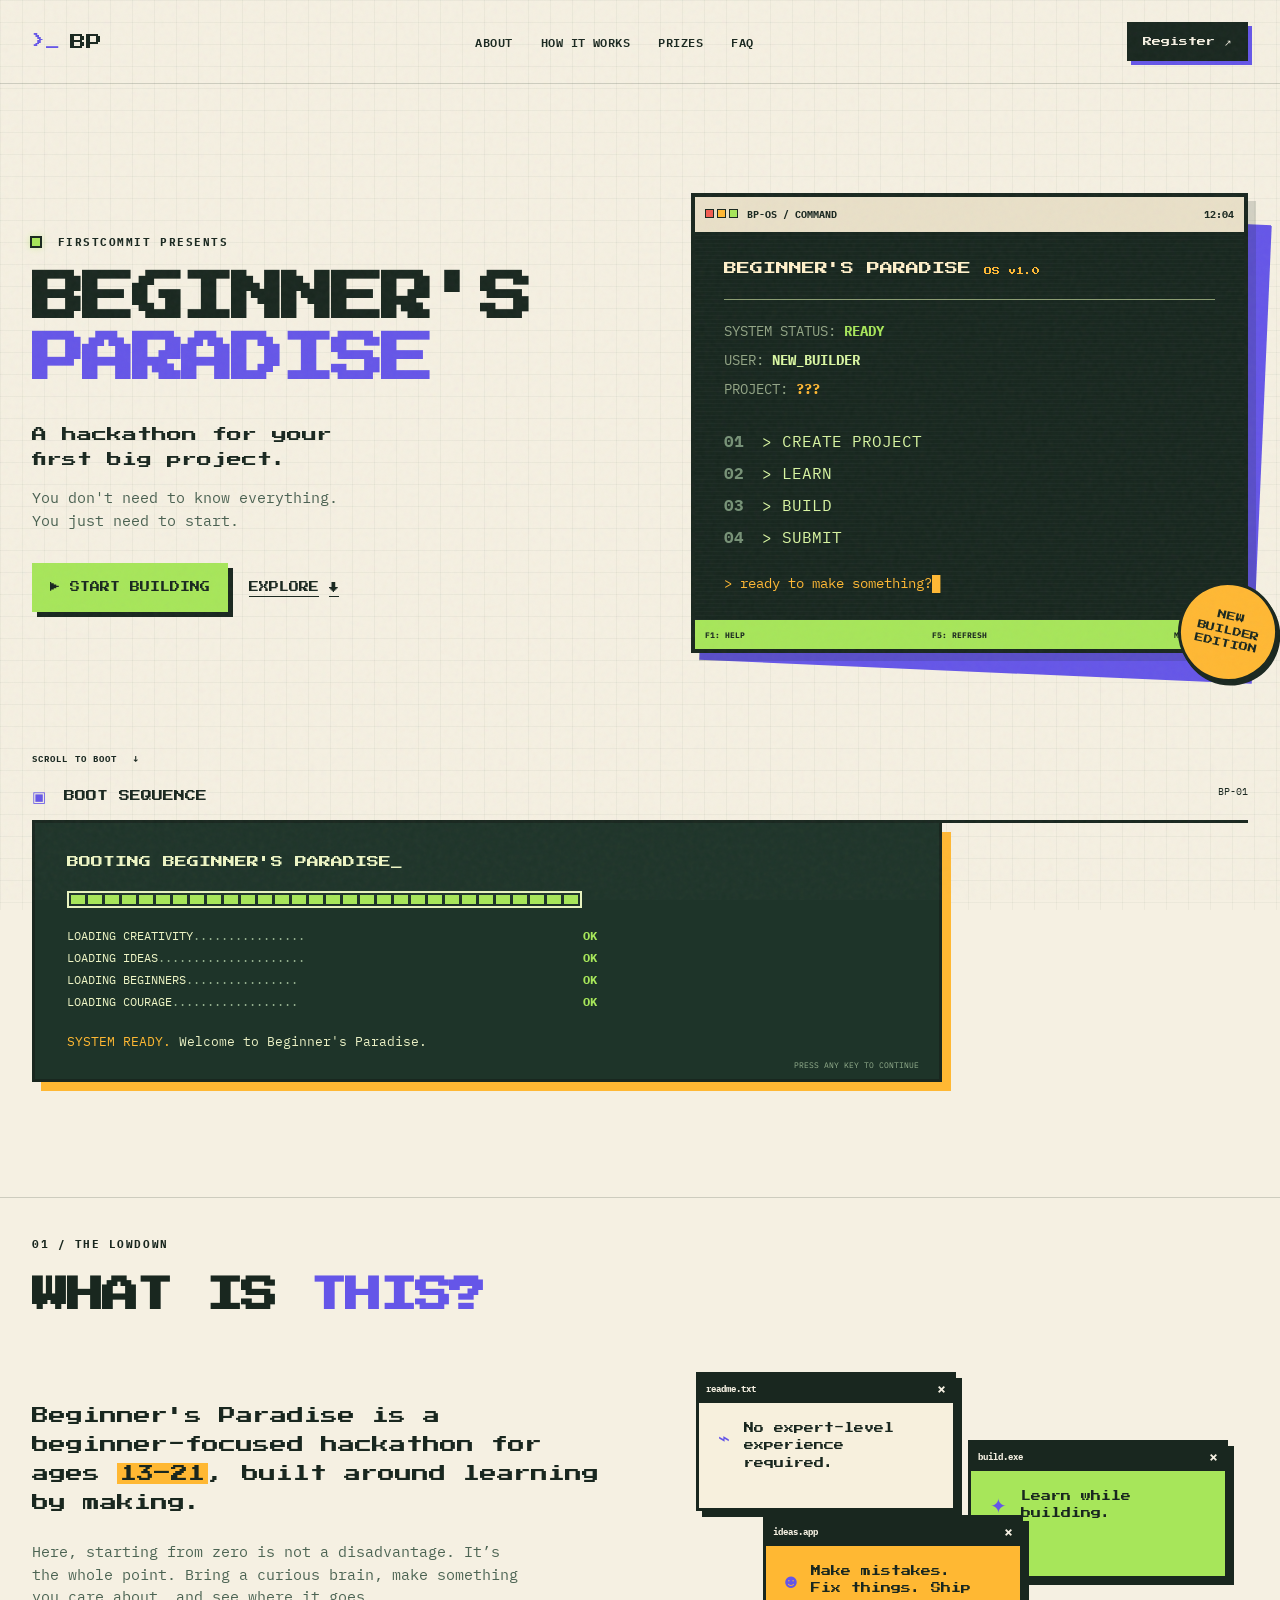
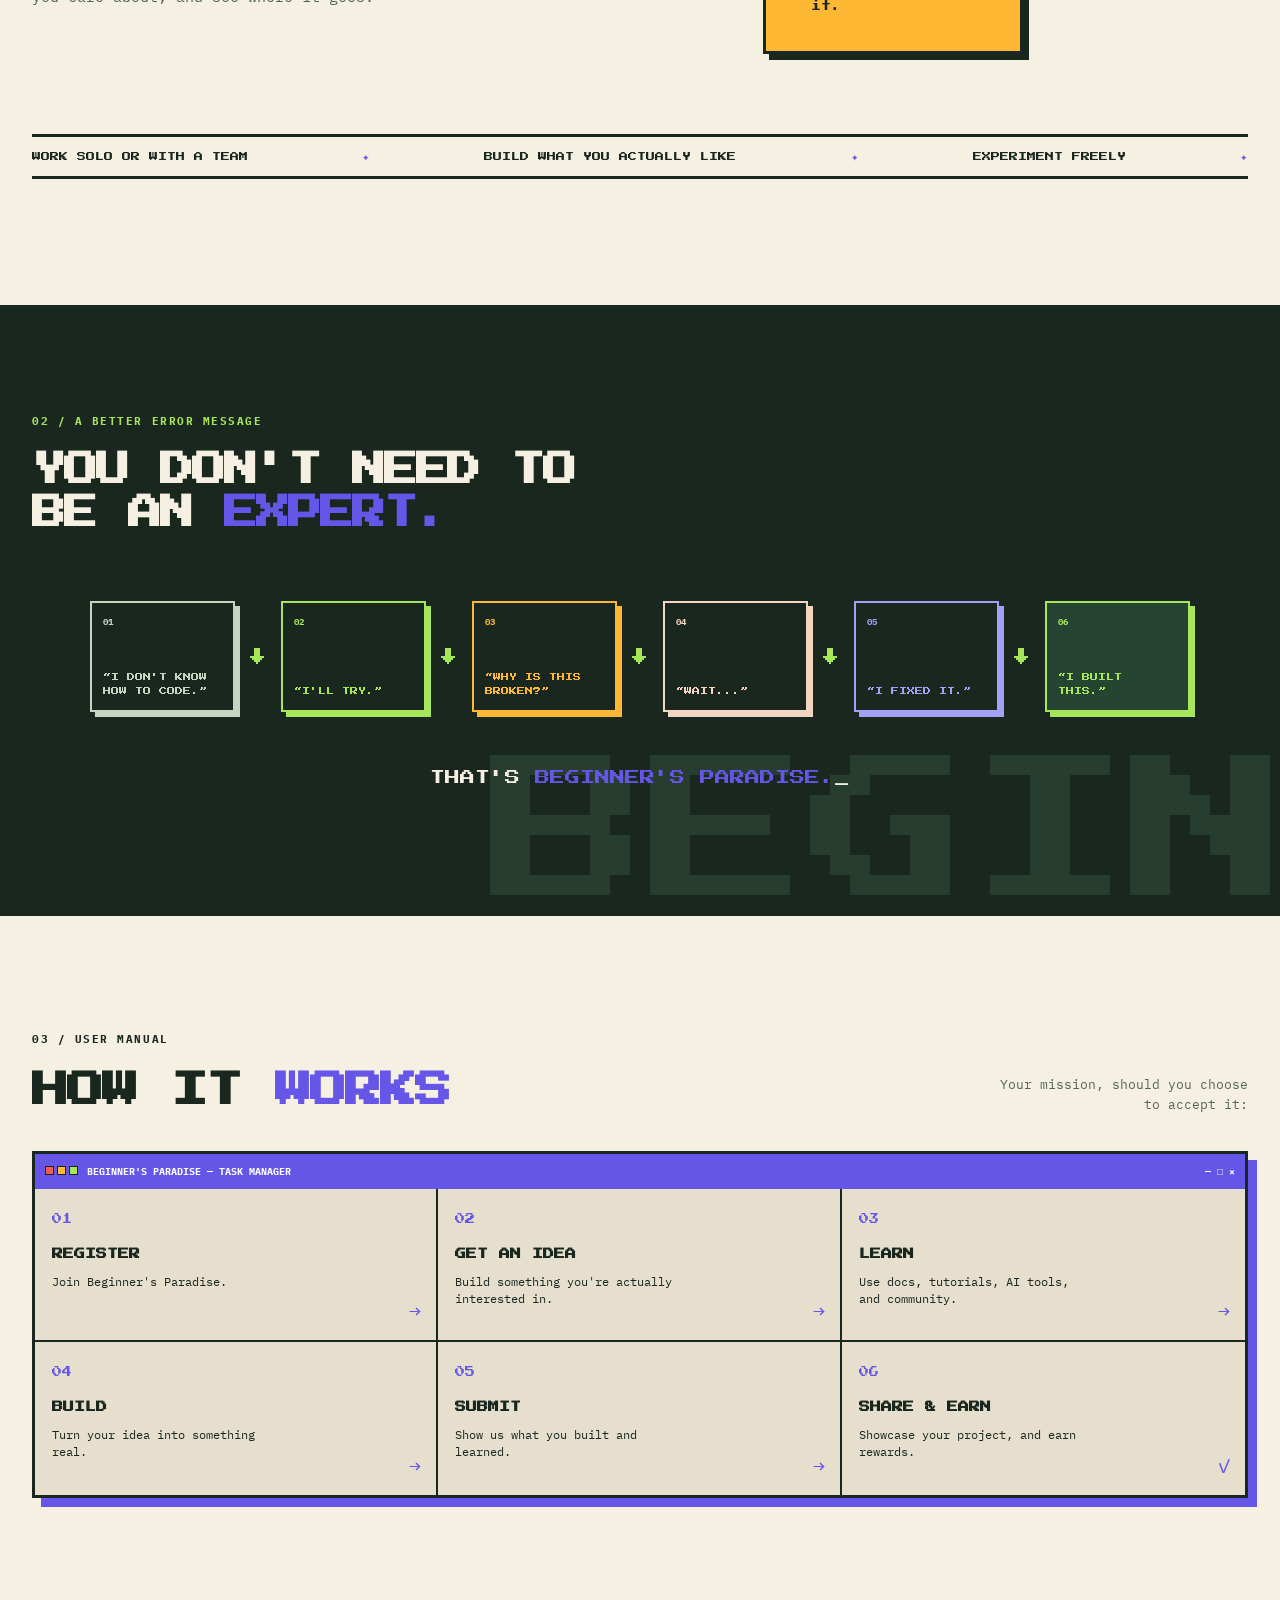
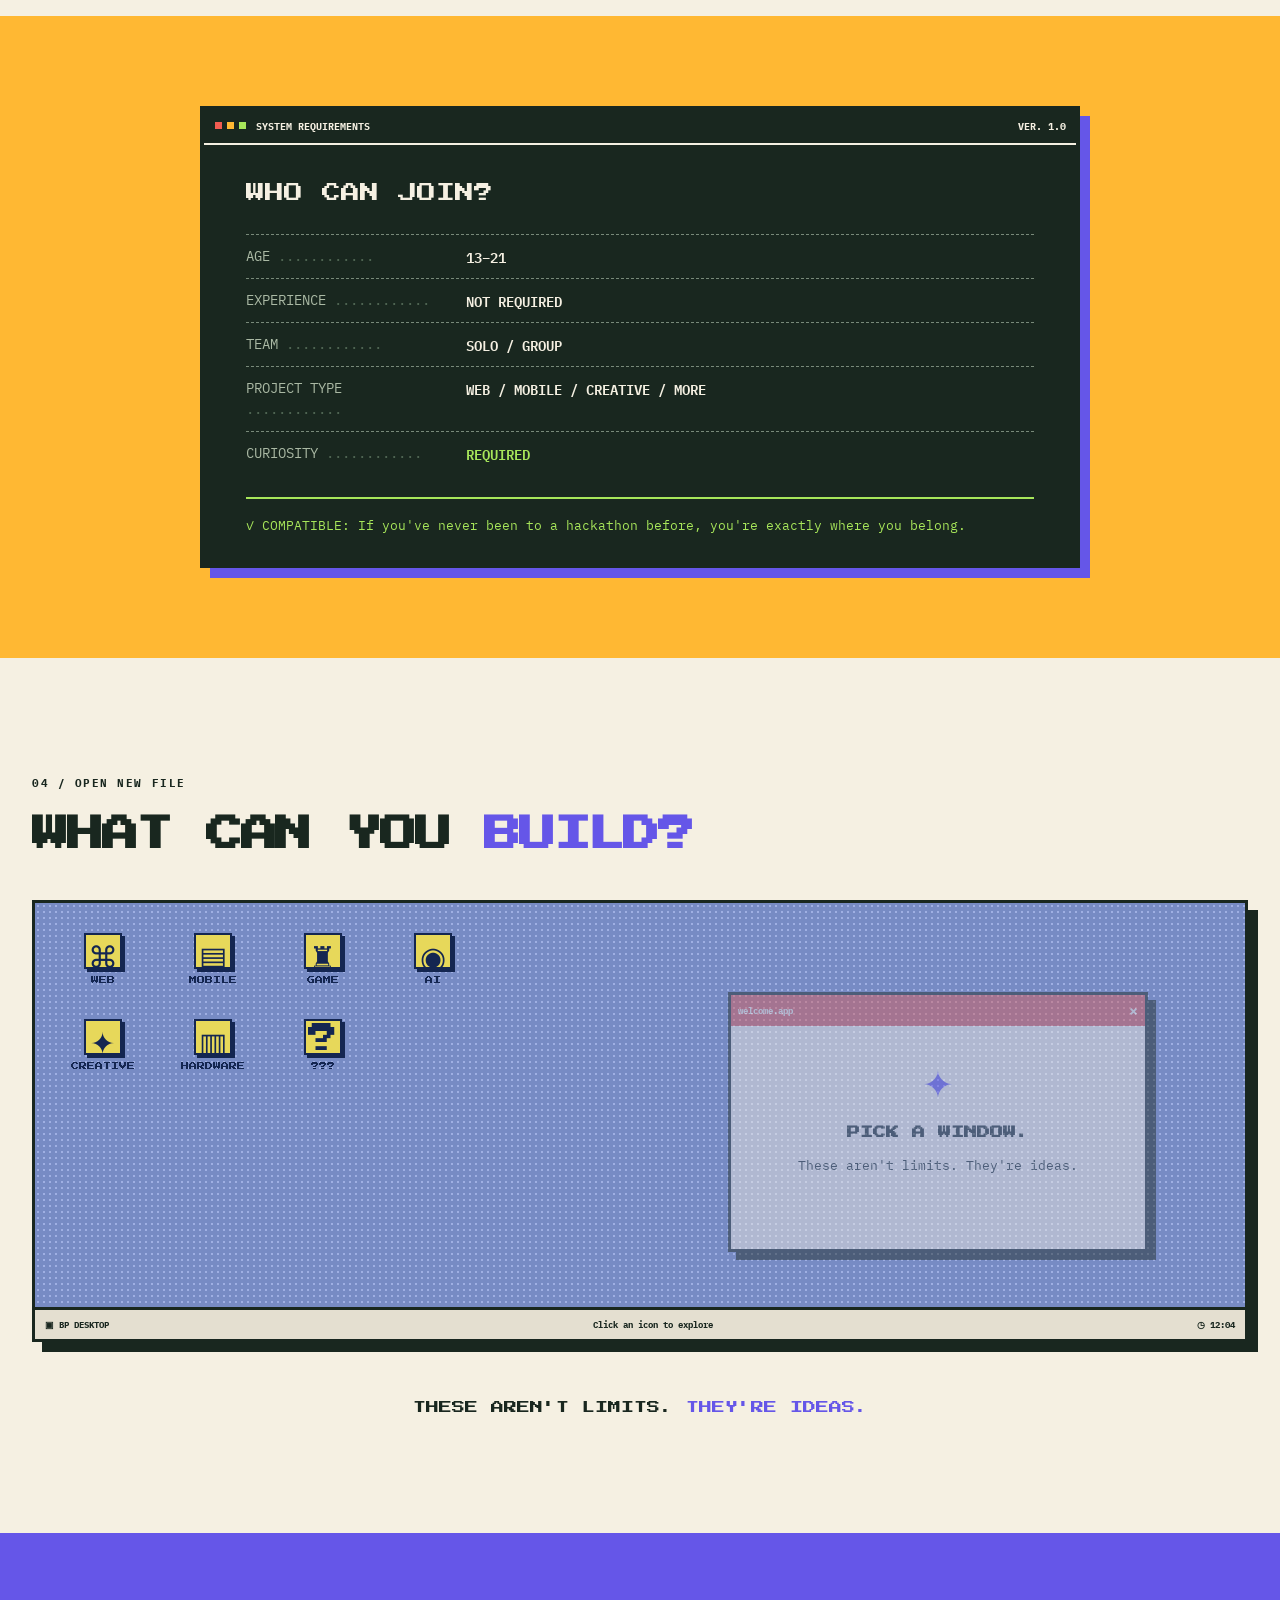
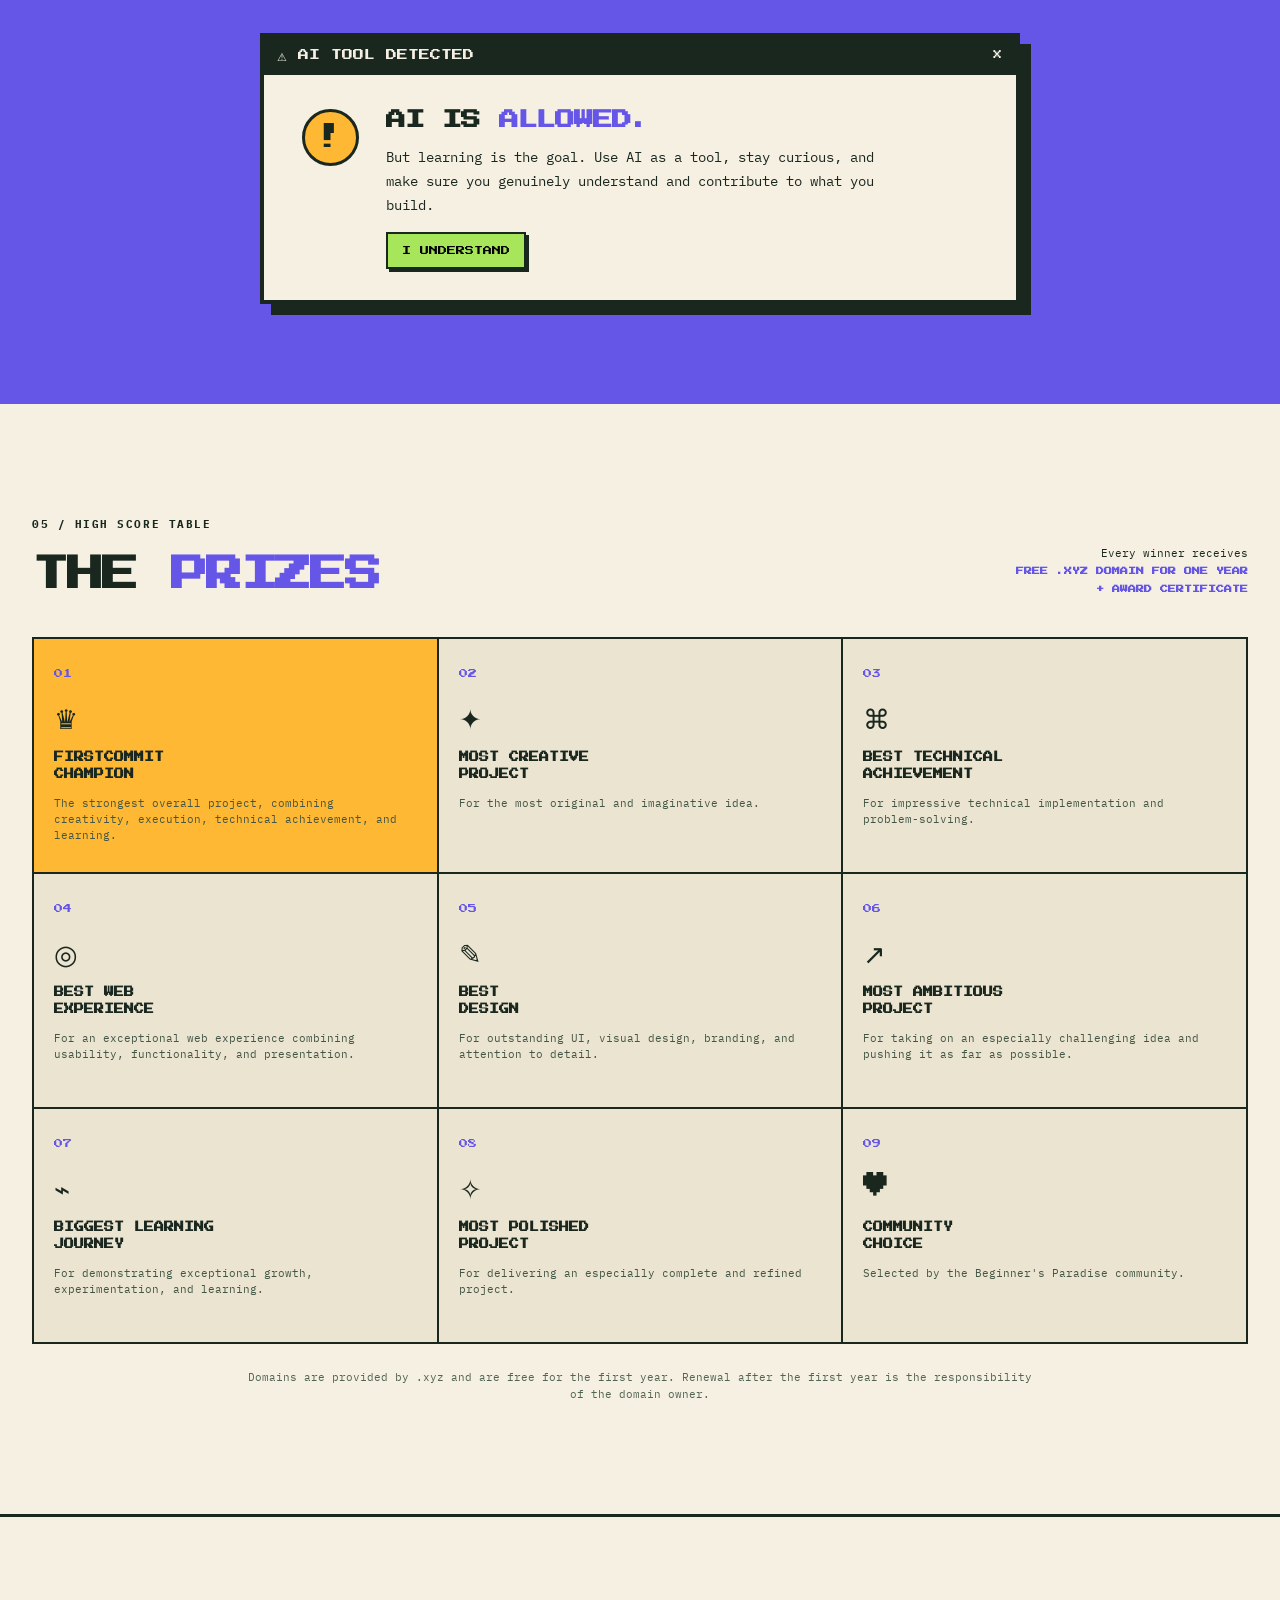
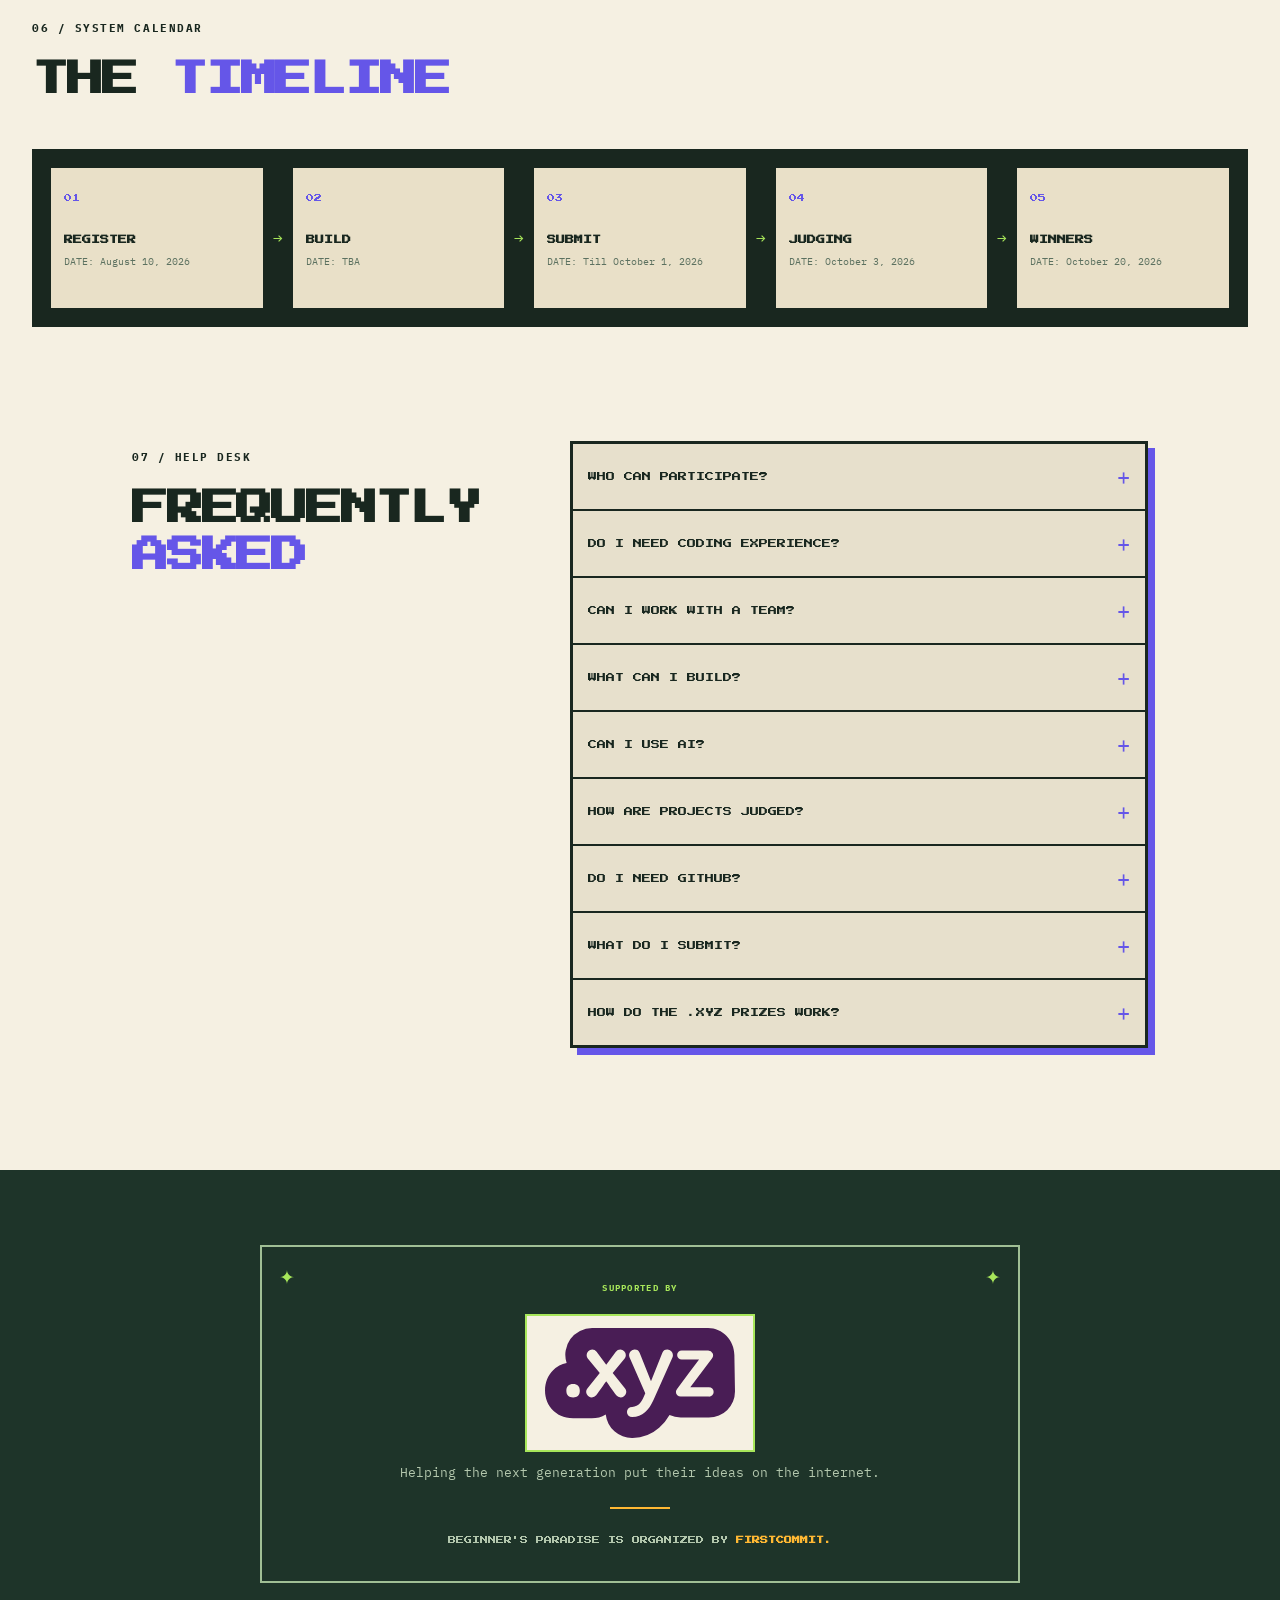
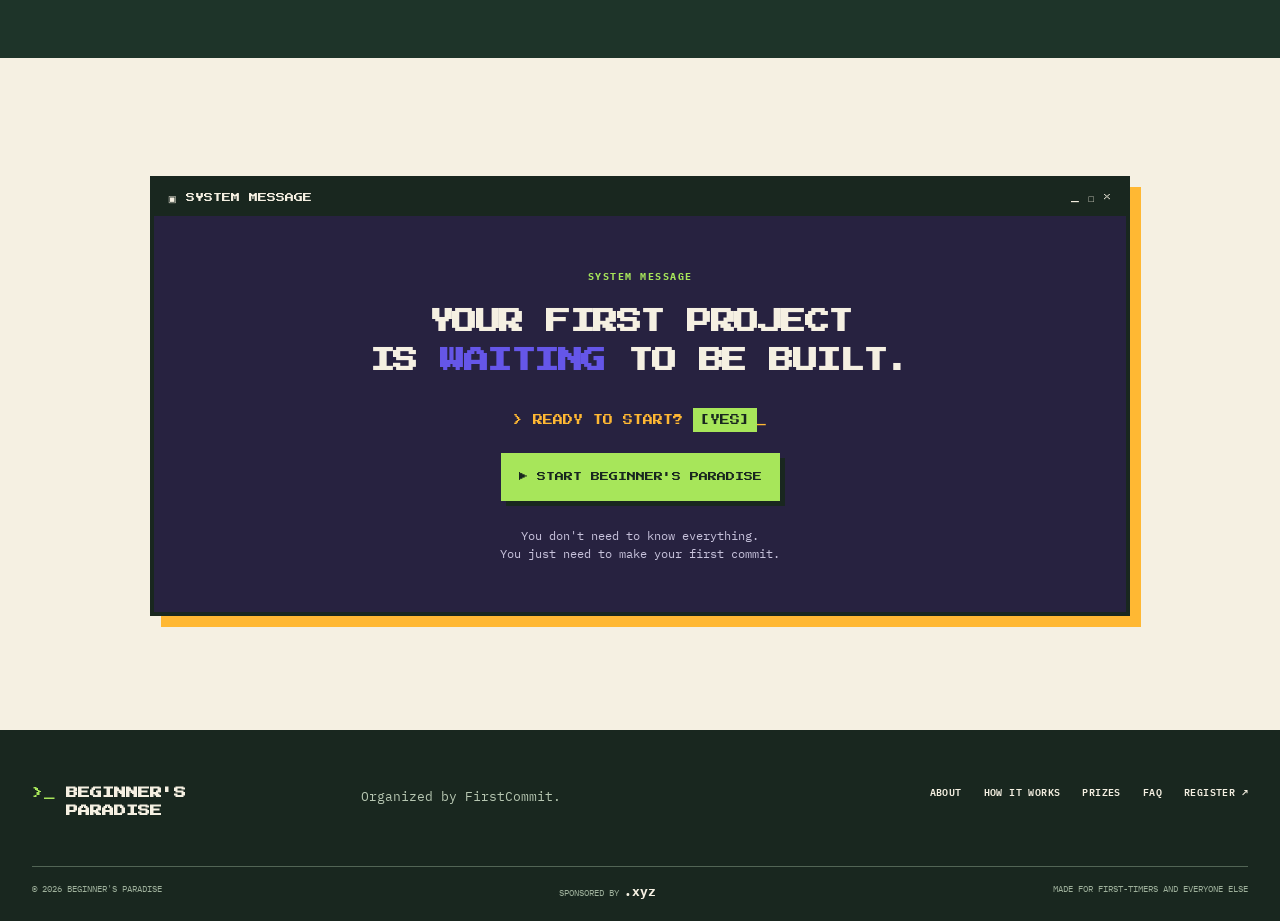
==== commit 0a910e5a: "final edition, with time-line and favicon" ====
--- a/index.html
+++ b/index.html
@@ -5,12 +5,13 @@
     <meta name="viewport" content="width=device-width, initial-scale=1.0" />
     <meta name="description" content="Beginner's Paradise — a hackathon for your first big project." />
     <title>Beginner's Paradise — Build Your First Big Thing</title>
+    <link rel="icon" href="assets/favicon.svg" type="image/svg+xml" />
     <link rel="preconnect" href="https://fonts.googleapis.com" />
     <link rel="preconnect" href="https://fonts.gstatic.com" crossorigin />
     <link href="https://fonts.googleapis.com/css2?family=IBM+Plex+Mono:wght@400;500;600;700&family=Press+Start+2P&display=swap" rel="stylesheet" />
     <link rel="stylesheet" href="styles.css" />
     <link rel="stylesheet" href="responsive.css" />
-    <link rel="stylesheet" href="sponsor-placeholder.css" />
+    <link rel="stylesheet" href="sponsor-logo.css" />
   </head>
   <body>
     <div class="site-noise" aria-hidden="true"></div>
@@ -190,7 +191,7 @@
         </div>
       </section>
 
-      <section class="sponsor section-shell"><div class="sponsor-panel reveal"><p class="eyebrow">SUPPORTED BY</p><div class="xyz-logo" aria-label="Official .xyz logo placeholder">.xyz<small>OFFICIAL LOGO PLACEHOLDER</small></div><p>Helping the next generation put their ideas on the internet.</p><div class="sponsor-divider"></div><p class="organized">BEGINNER'S PARADISE IS ORGANIZED BY <strong>FIRSTCOMMIT.</strong></p></div></section>
+      <section class="sponsor section-shell"><div class="sponsor-panel reveal"><p class="eyebrow">SUPPORTED BY</p><img class="xyz-logo" src="assets/xyz-logo.svg" alt=".xyz" /><p>Helping the next generation put their ideas on the internet.</p><div class="sponsor-divider"></div><p class="organized">BEGINNER'S PARADISE IS ORGANIZED BY <strong>FIRSTCOMMIT.</strong></p></div></section>
 
       <section class="final-cta section-shell"><div class="shutdown reveal"><div class="shutdown-bar"><span>▣ SYSTEM MESSAGE</span><span>_ □ ×</span></div><div class="shutdown-content"><p class="system-label">SYSTEM MESSAGE</p><h2>YOUR FIRST PROJECT<br />IS <em>WAITING</em> TO BE BUILT.</h2><p class="ready-line">&gt; READY TO START? <span>[YES]</span><span class="cursor">_</span></p><a class="button button-primary" href="https://firstcommit.devpost.com" target="_blank" rel="noreferrer">▶ Start Beginner's Paradise</a><p class="final-small">You don't need to know everything.<br />You just need to make your first commit.</p></div></div></section>
     </main>
--- a/sponsor-logo.css
+++ b/sponsor-logo.css
@@ -0,0 +1,10 @@
+/* Official .xyz asset treatment inside the retro sponsor panel. */
+.xyz-logo {
+  display: block;
+  width: min(230px, 68vw);
+  height: auto;
+  margin: 4px auto 11px;
+  padding: 12px 18px;
+  background: var(--paper);
+  border: 2px solid var(--green);
+}
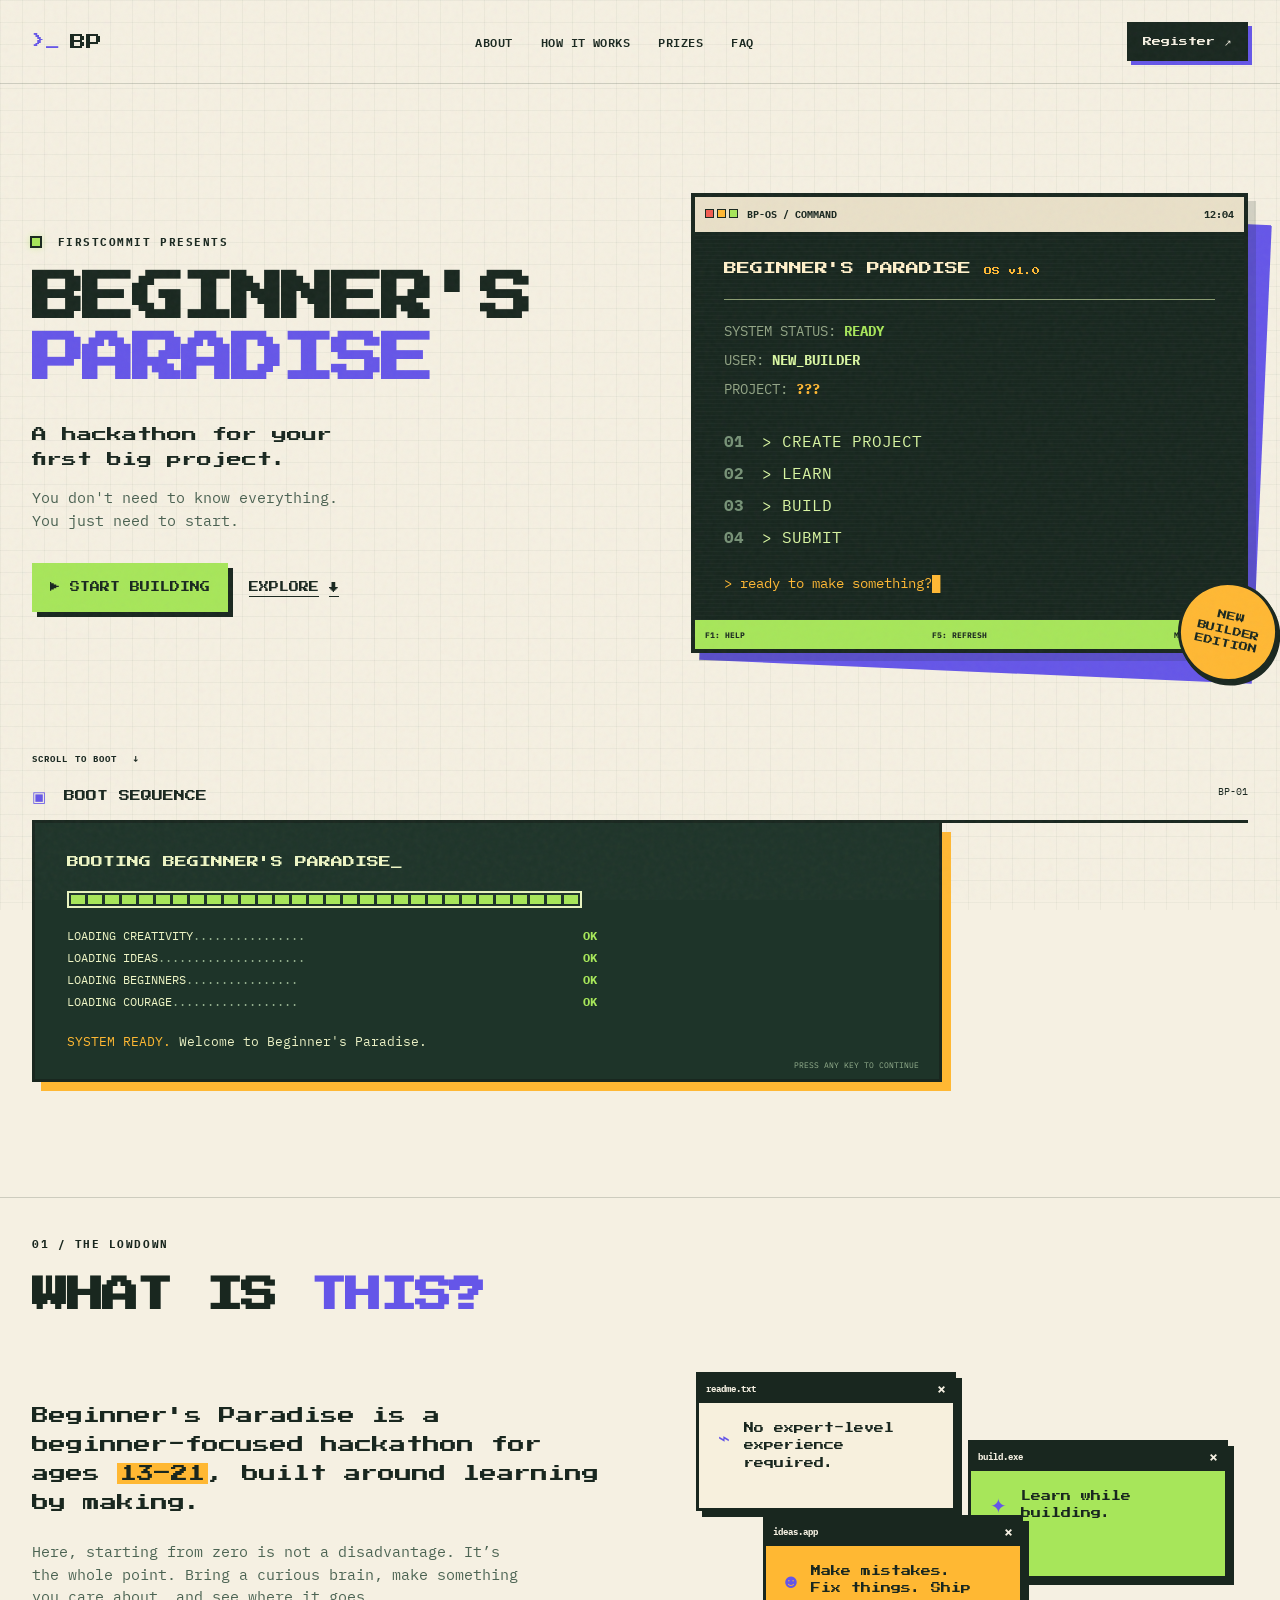
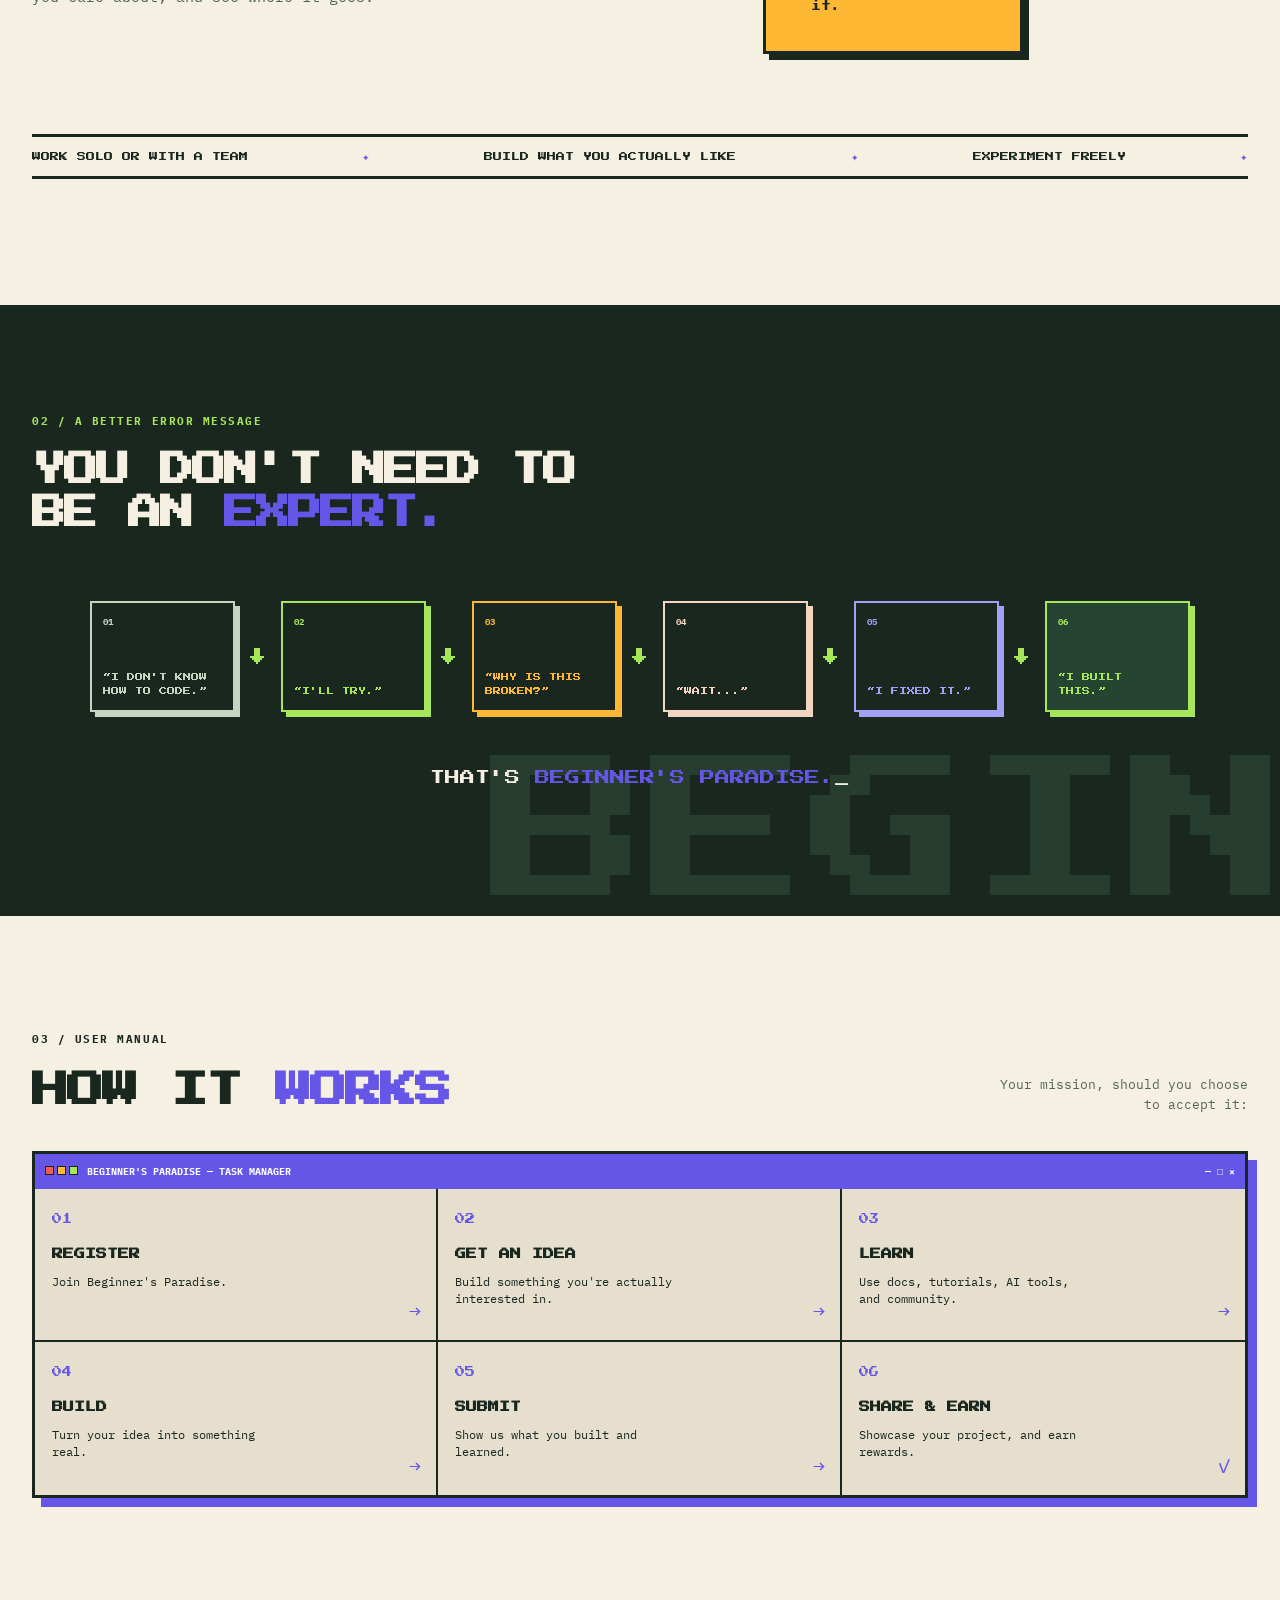
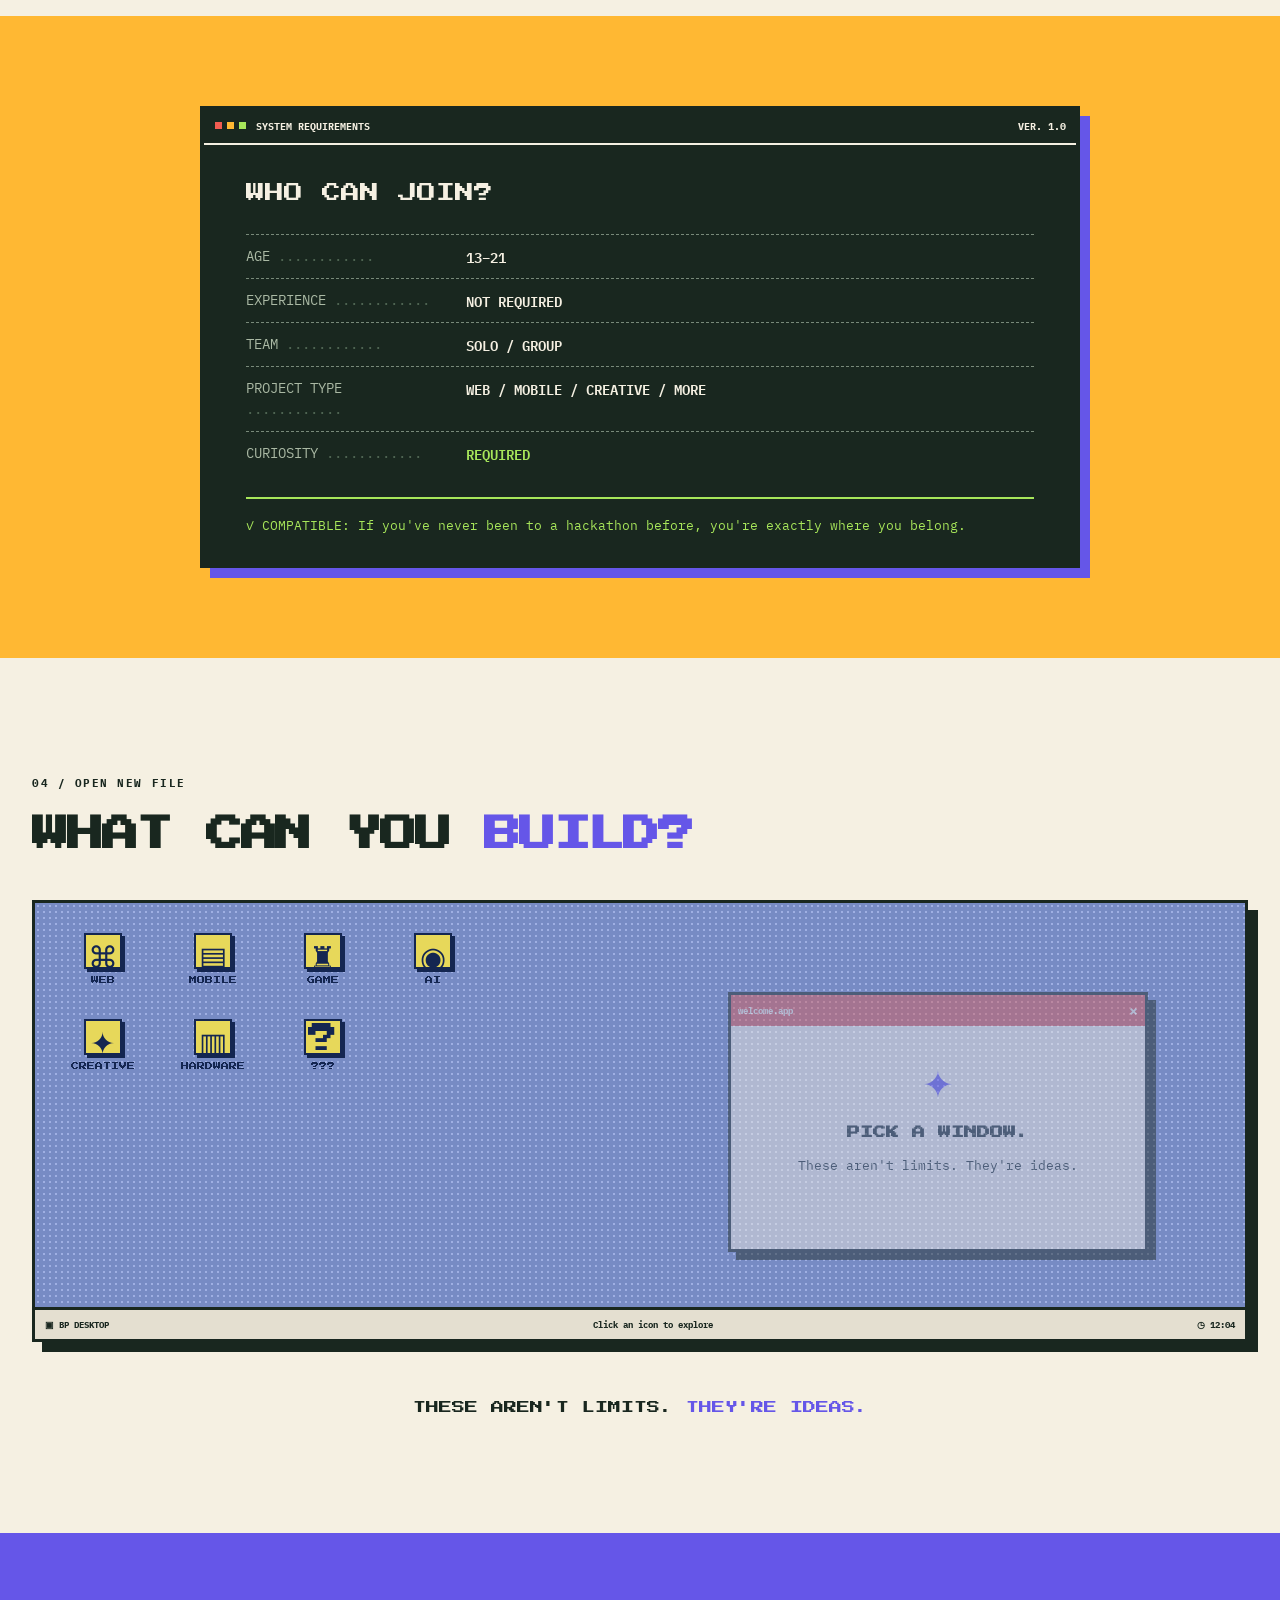
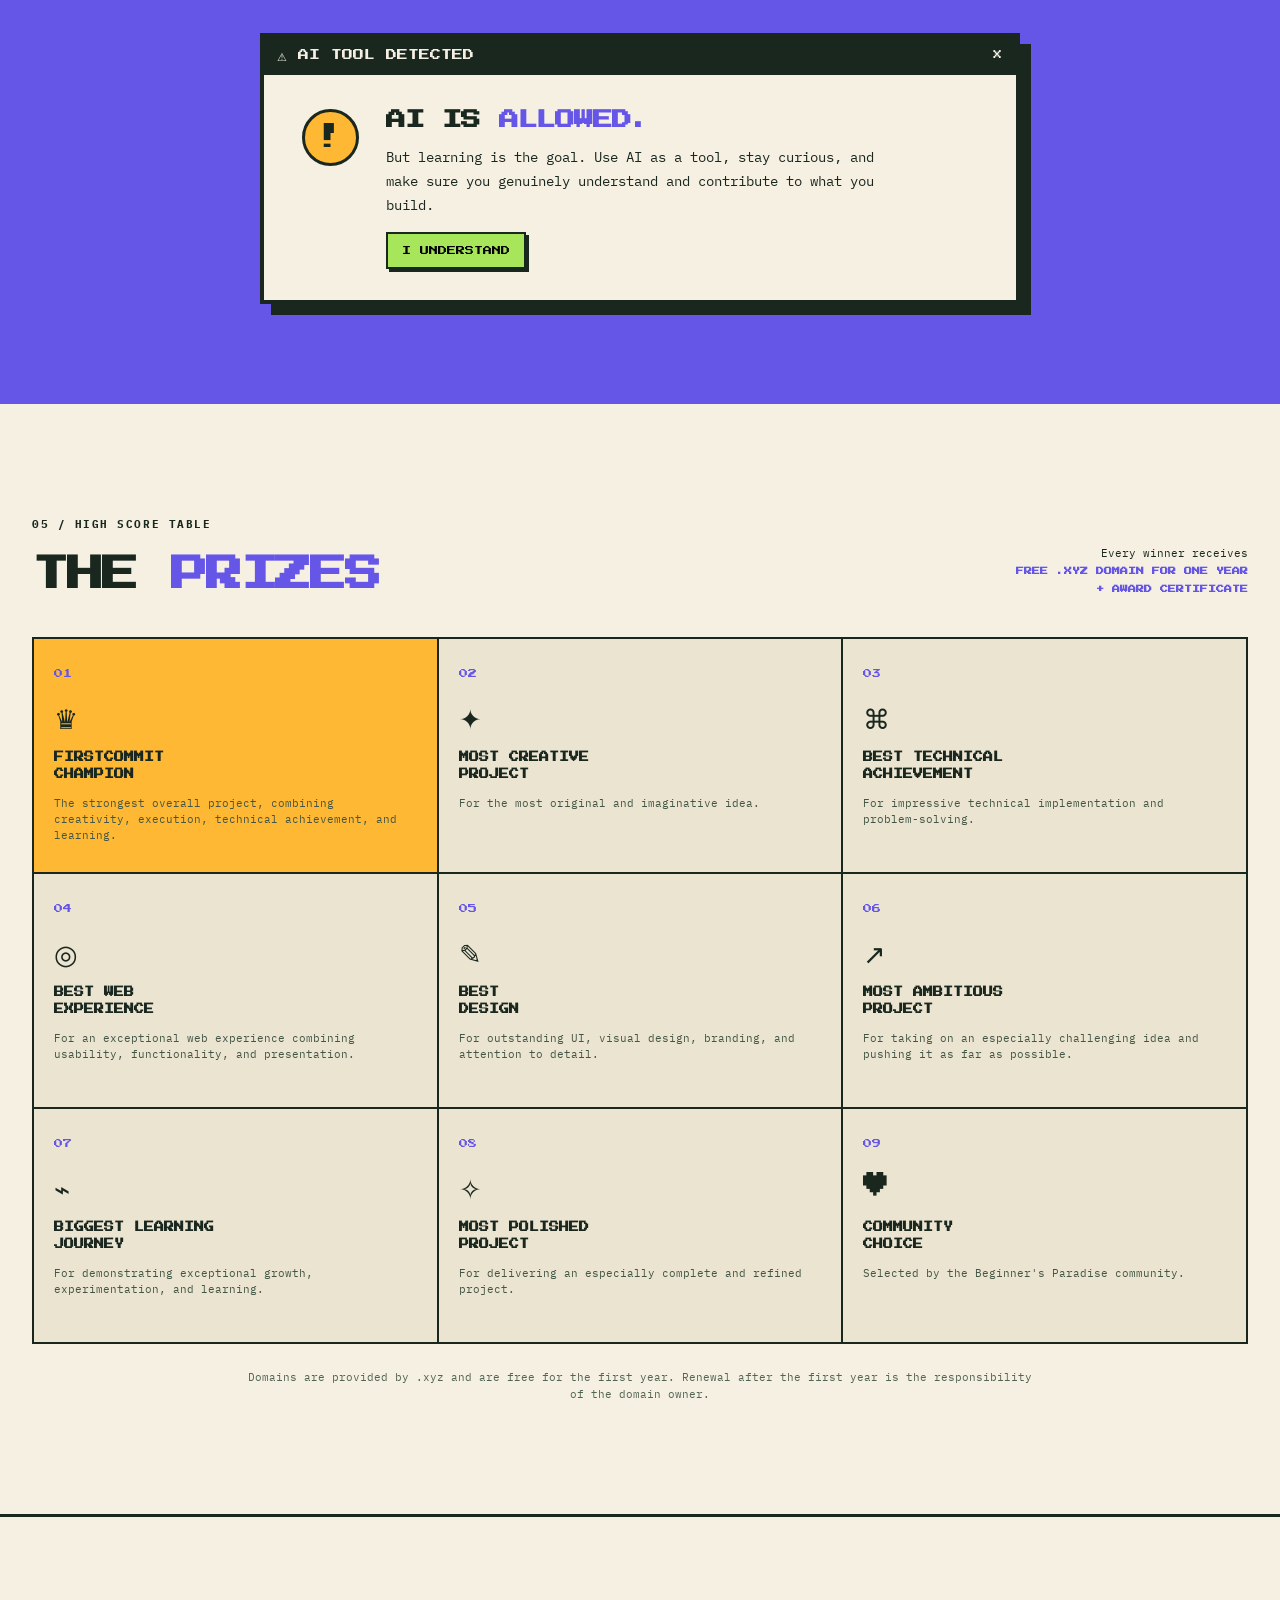
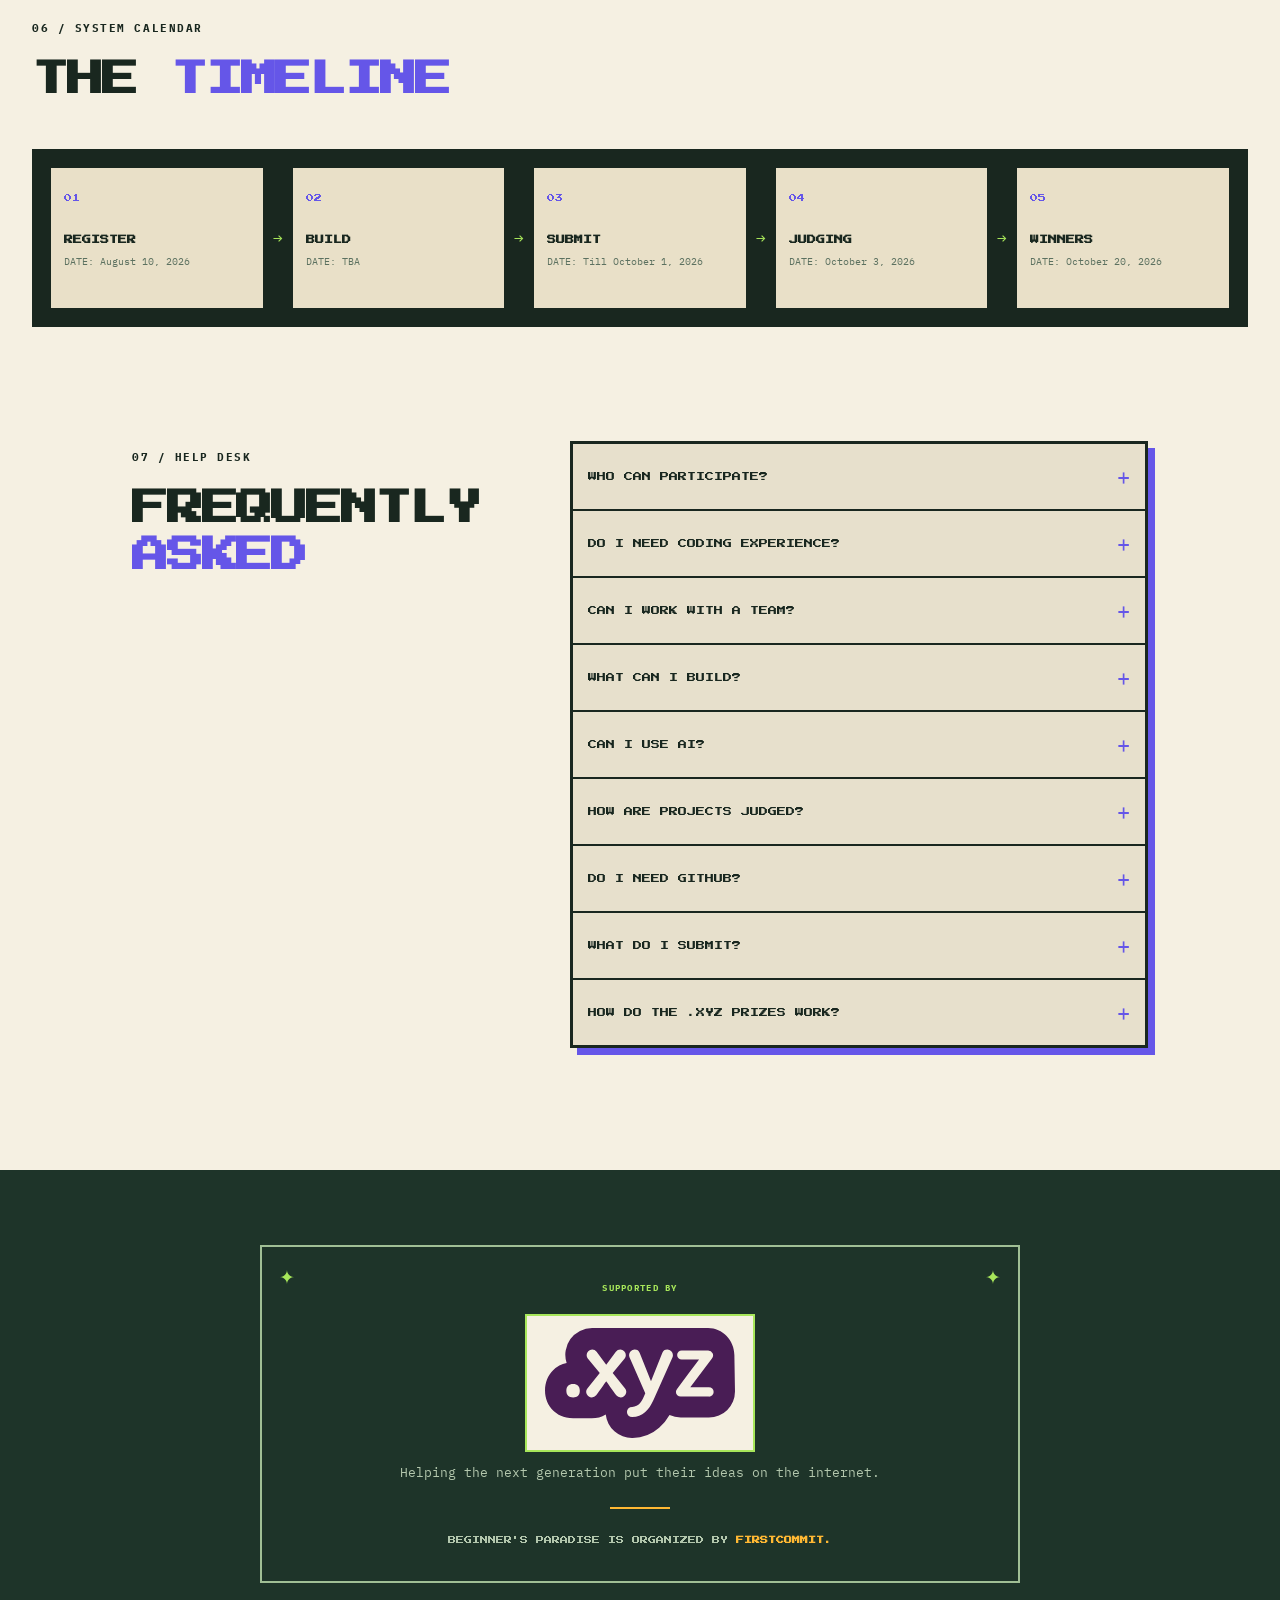
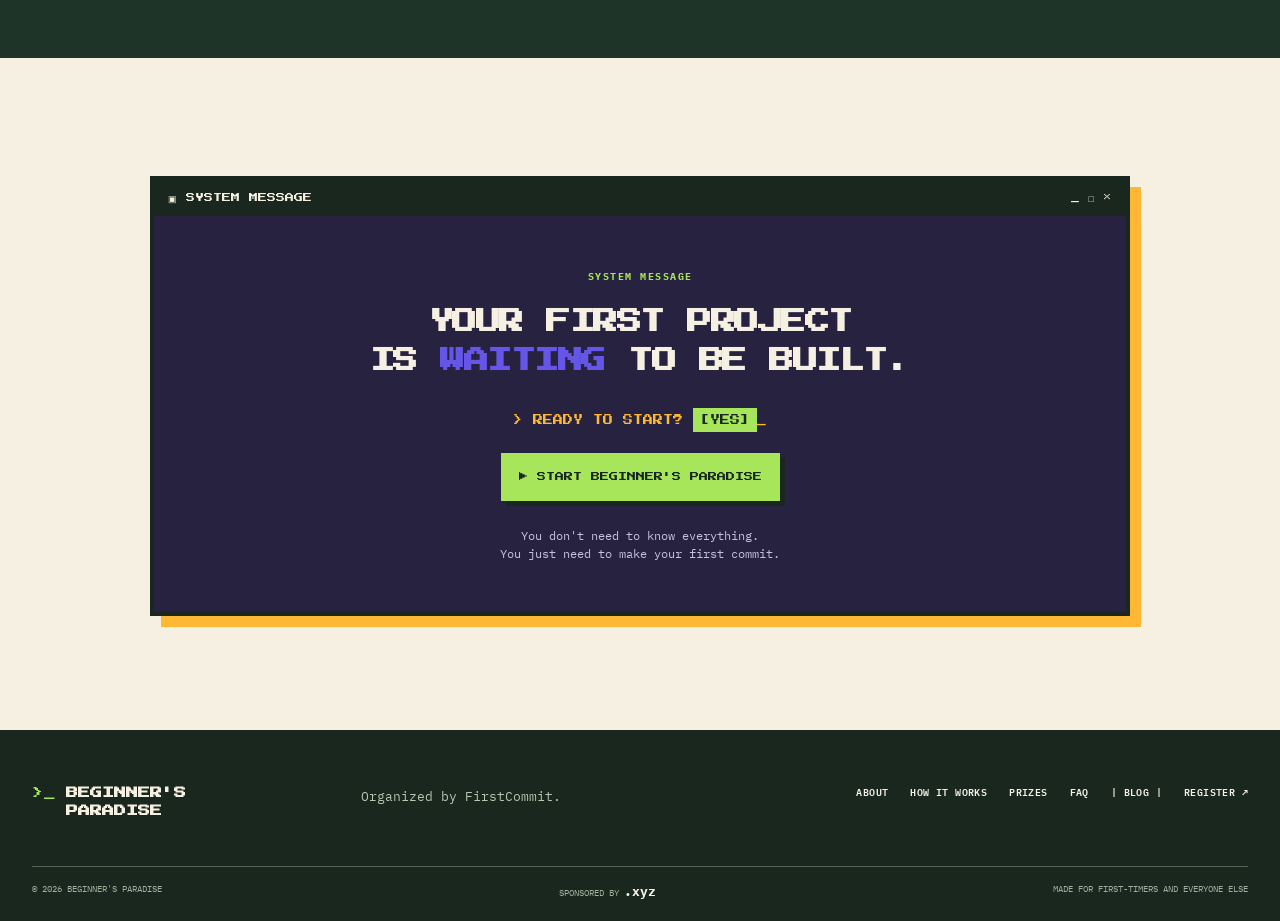
==== commit 0325902b: "added blog link in the photo for the moment" ====
--- a/index.html
+++ b/index.html
@@ -196,7 +196,25 @@
       <section class="final-cta section-shell"><div class="shutdown reveal"><div class="shutdown-bar"><span>▣ SYSTEM MESSAGE</span><span>_ □ ×</span></div><div class="shutdown-content"><p class="system-label">SYSTEM MESSAGE</p><h2>YOUR FIRST PROJECT<br />IS <em>WAITING</em> TO BE BUILT.</h2><p class="ready-line">&gt; READY TO START? <span>[YES]</span><span class="cursor">_</span></p><a class="button button-primary" href="https://firstcommit.devpost.com" target="_blank" rel="noreferrer">▶ Start Beginner's Paradise</a><p class="final-small">You don't need to know everything.<br />You just need to make your first commit.</p></div></div></section>
     </main>
 
-    <footer><div class="footer-brand"><span>&gt;_</span><strong>BEGINNER'S<br />PARADISE</strong></div><p>Organized by FirstCommit.</p><div class="footer-links"><a href="#about">About</a><a href="#how-it-works">How It Works</a><a href="#prizes">Prizes</a><a href="#faq">FAQ</a><a href="https://firstcommit.devpost.com" target="_blank" rel="noreferrer">Register ↗</a></div><div class="footer-bottom"><span>© 2026 BEGINNER'S PARADISE</span><span>SPONSORED BY <b>.xyz</b></span><span>MADE FOR FIRST-TIMERS AND EVERYONE ELSE</span></div></footer>
+    <footer>
+      <div class="footer-brand">
+        <span>&gt;_</span><strong>BEGINNER'S<br />PARADISE</strong>
+      </div>
+        <p>Organized by FirstCommit.</p>
+        <div class="footer-links">
+          <a href="#about">About</a>
+          <a href="#how-it-works">How It Works</a>
+          <a href="#prizes">Prizes</a>
+          <a href="#faq">FAQ</a>
+          <a href="https://blog.firstcommit.xyz/" target="_blank">| Blog | </a>
+          <a href="https://firstcommit.devpost.com" target="_blank" rel="noreferrer">Register ↗</a>
+        </div>
+        <div class="footer-bottom">
+          <span>© 2026 BEGINNER'S PARADISE</span>
+          <span>SPONSORED BY <b>.xyz</b></span>
+          <span>MADE FOR FIRST-TIMERS AND EVERYONE ELSE</span>
+        </div>
+        </footer>
     <script src="script.js"></script>
   </body>
 </html>
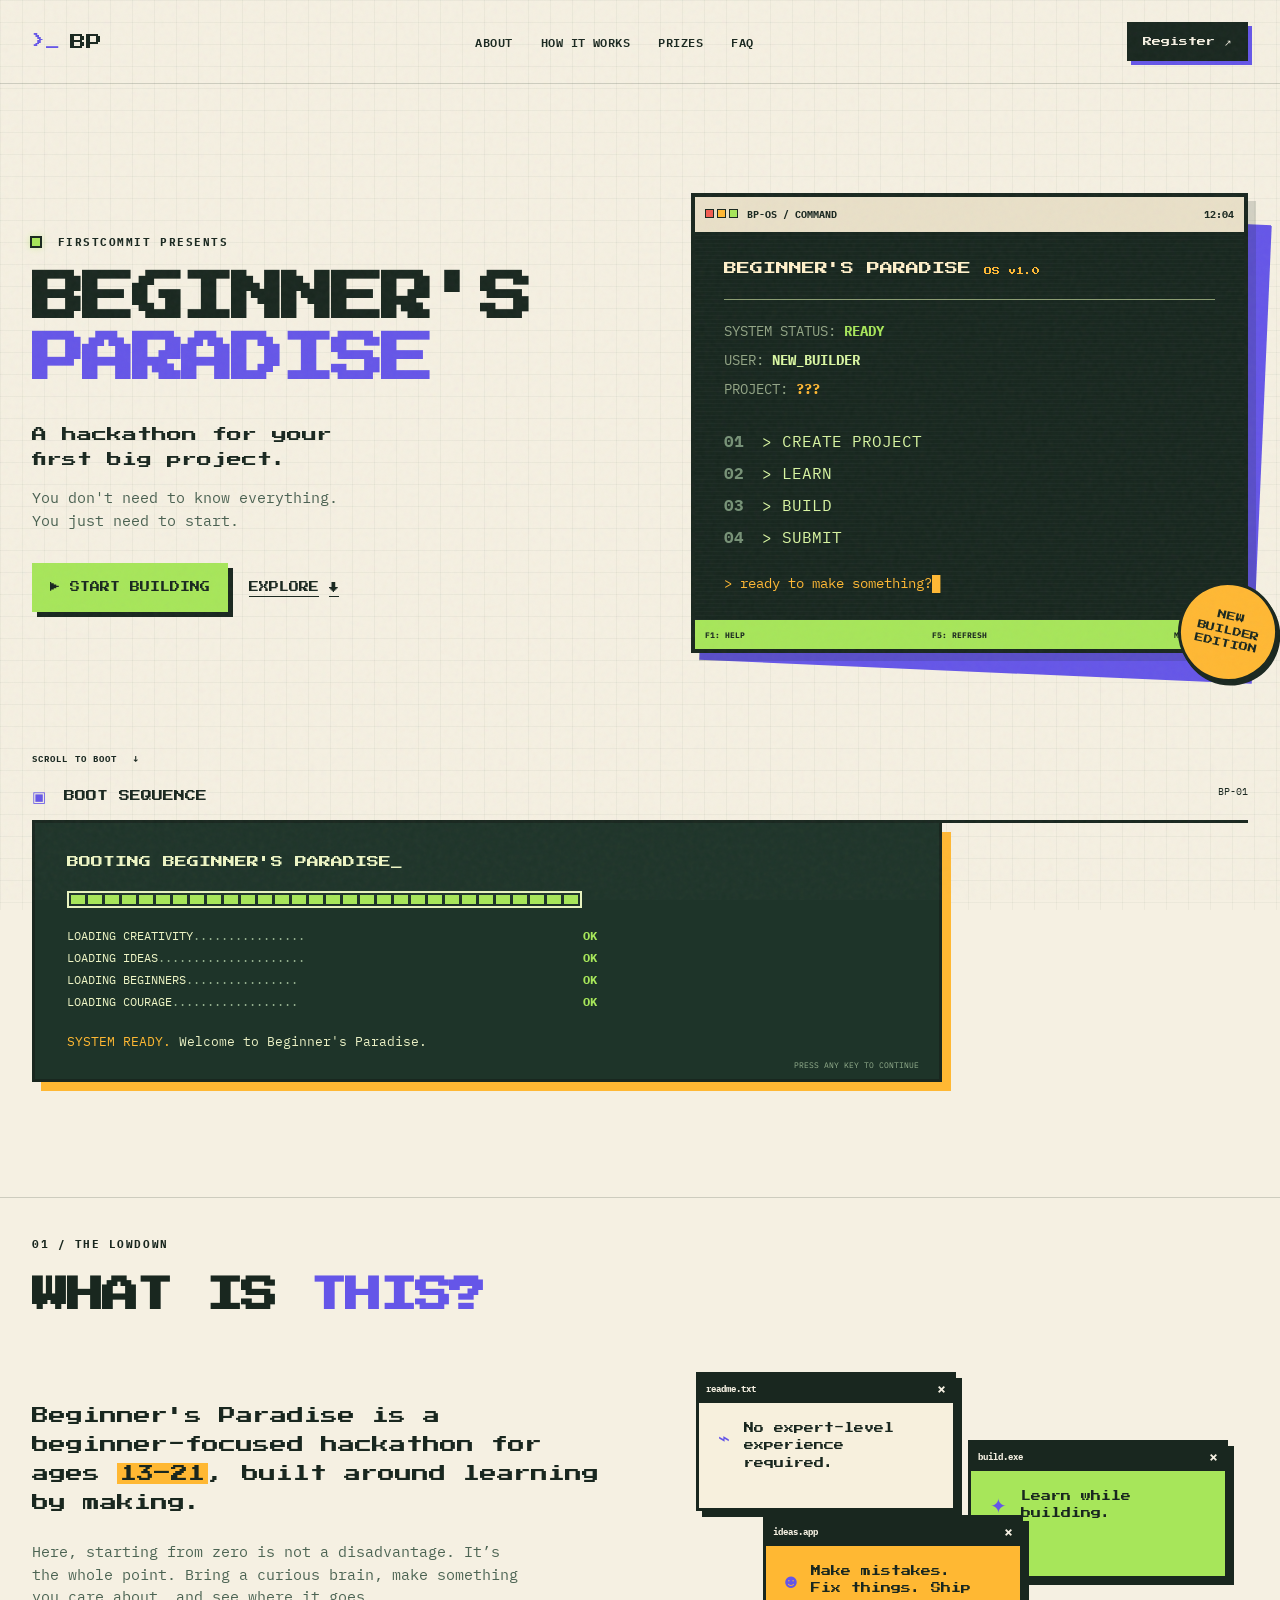
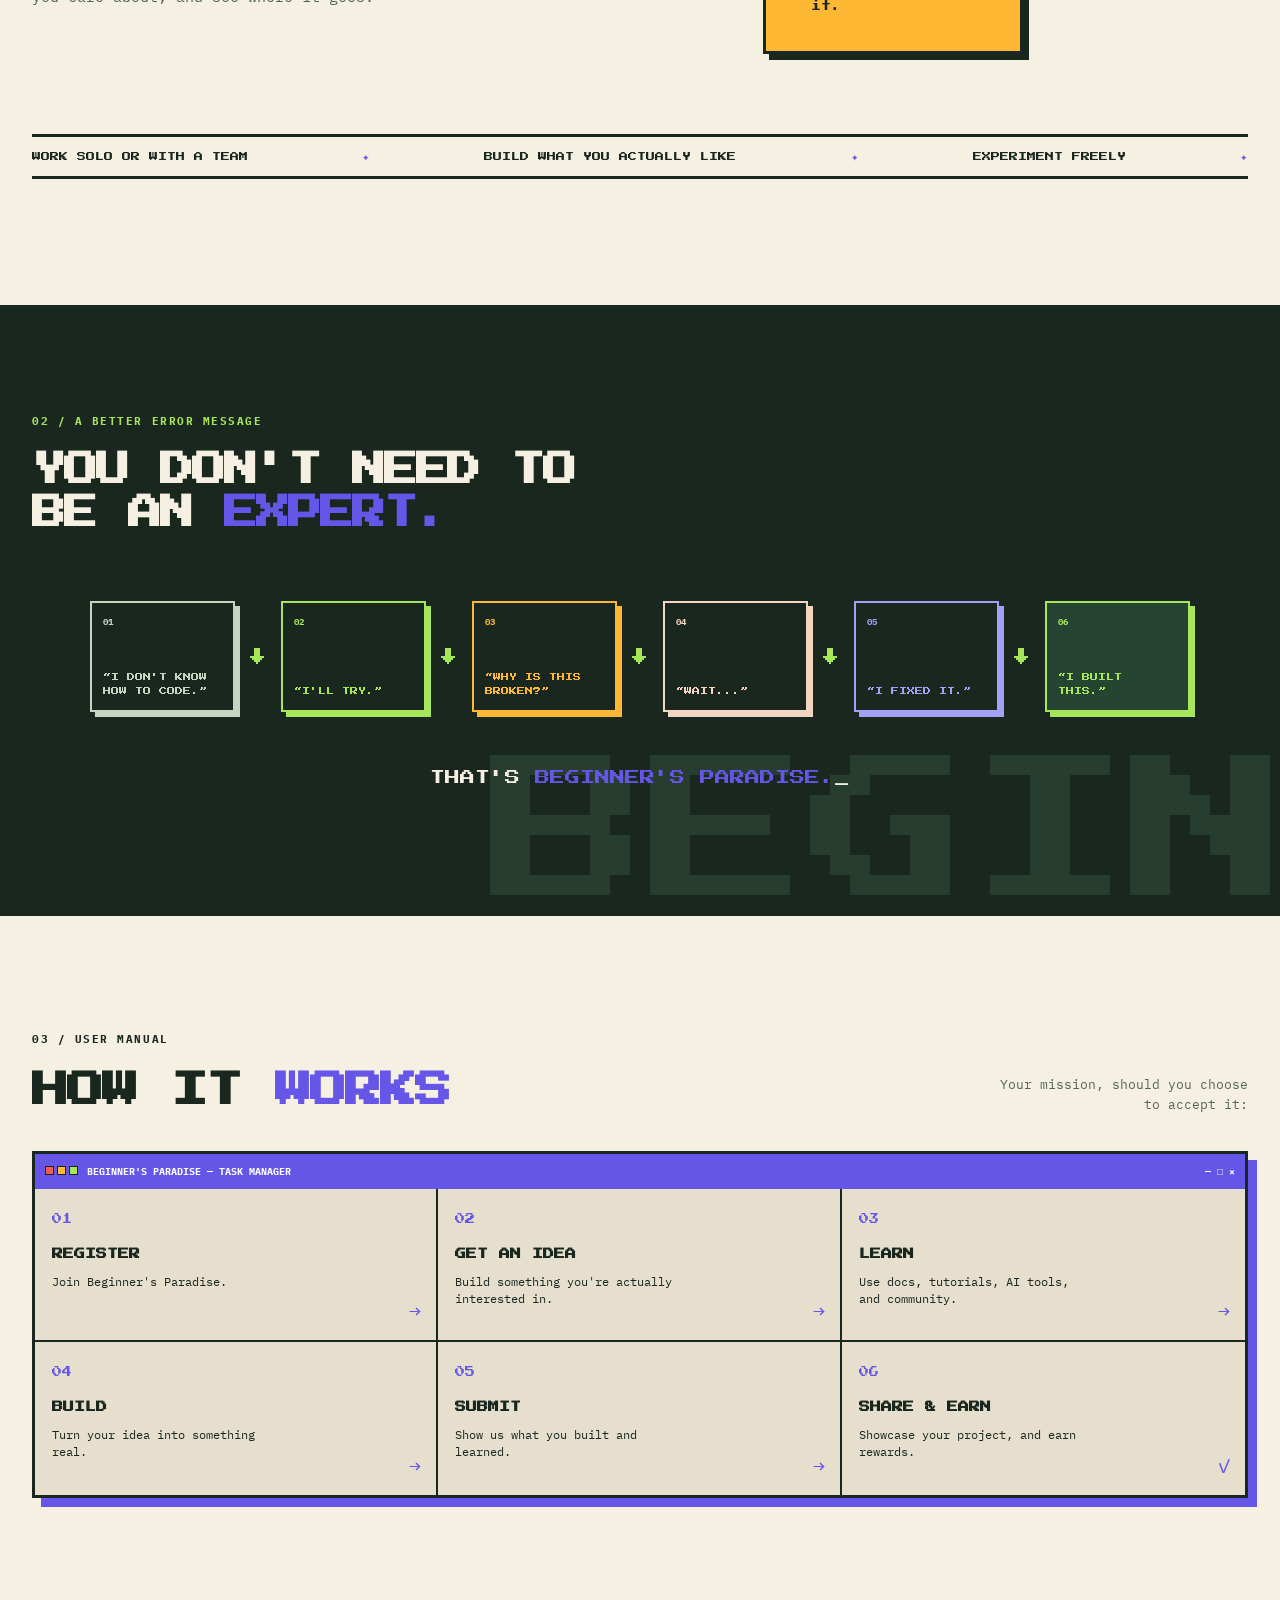
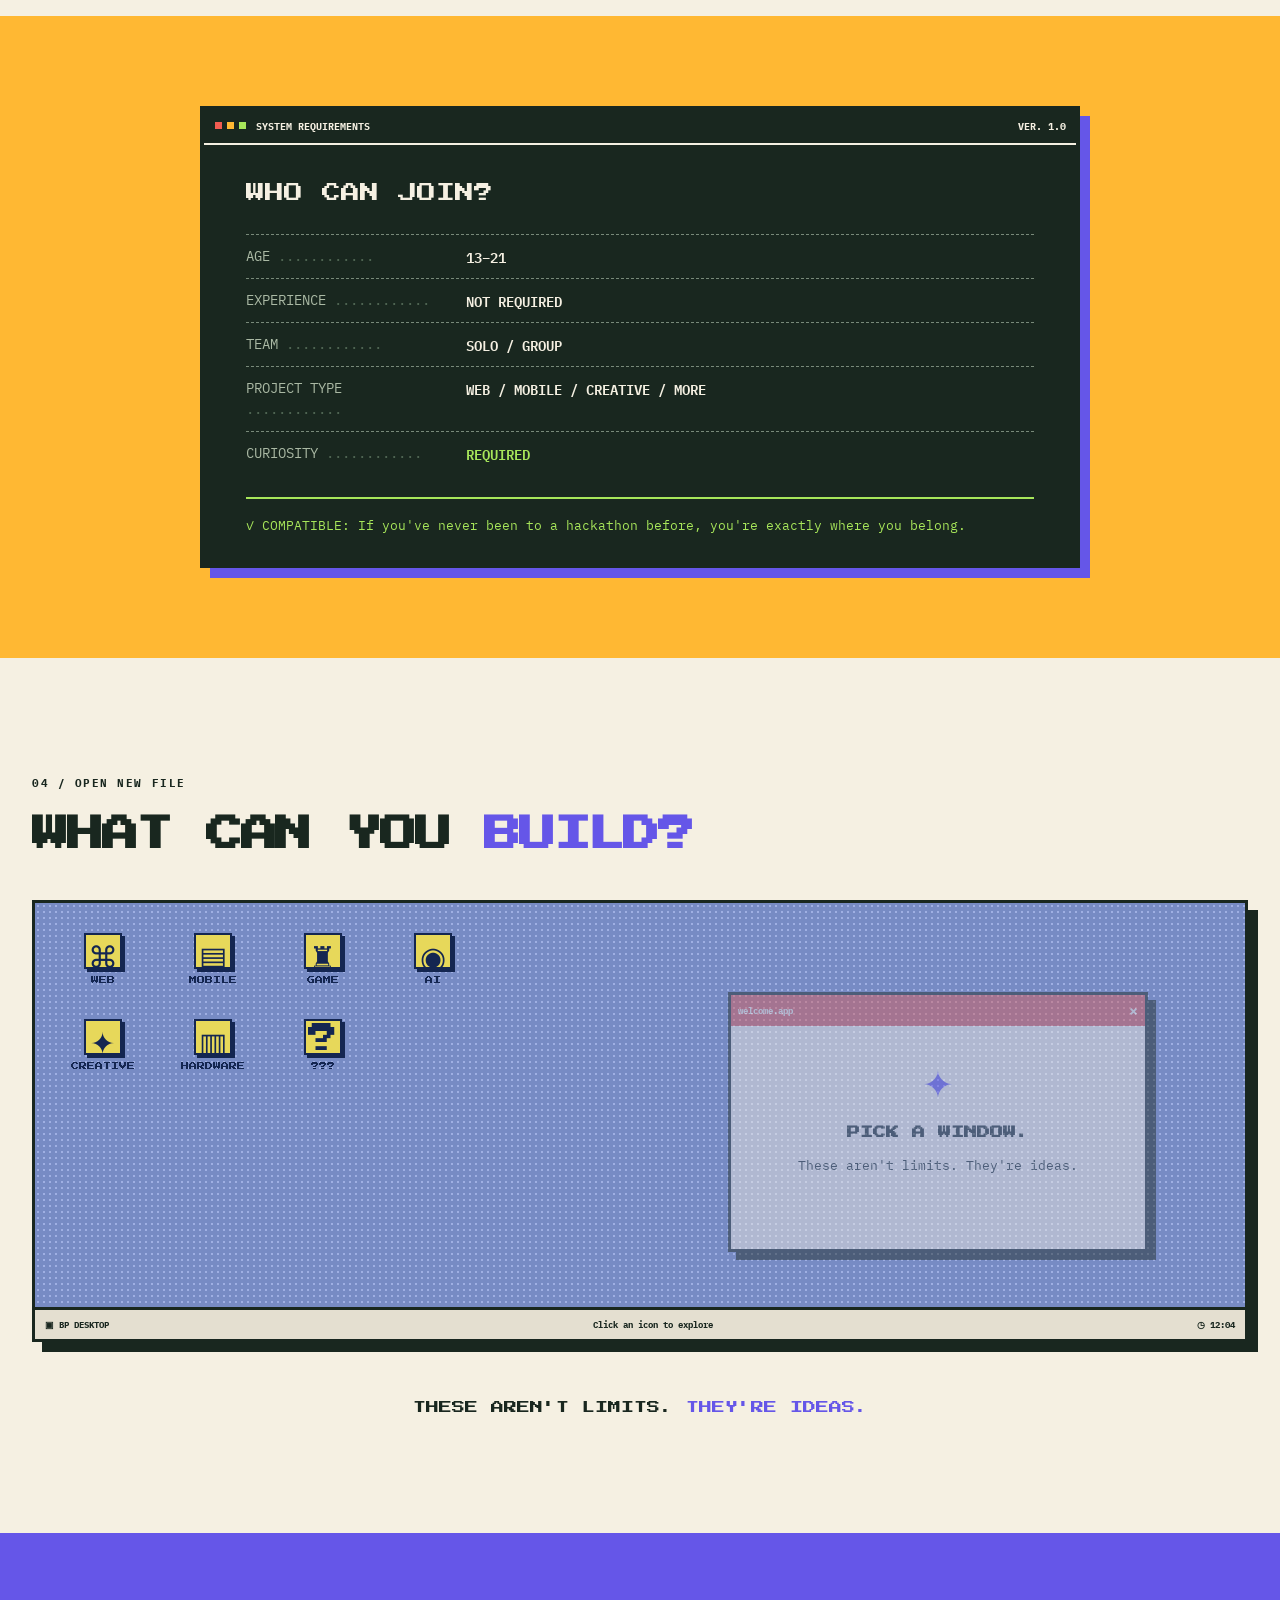
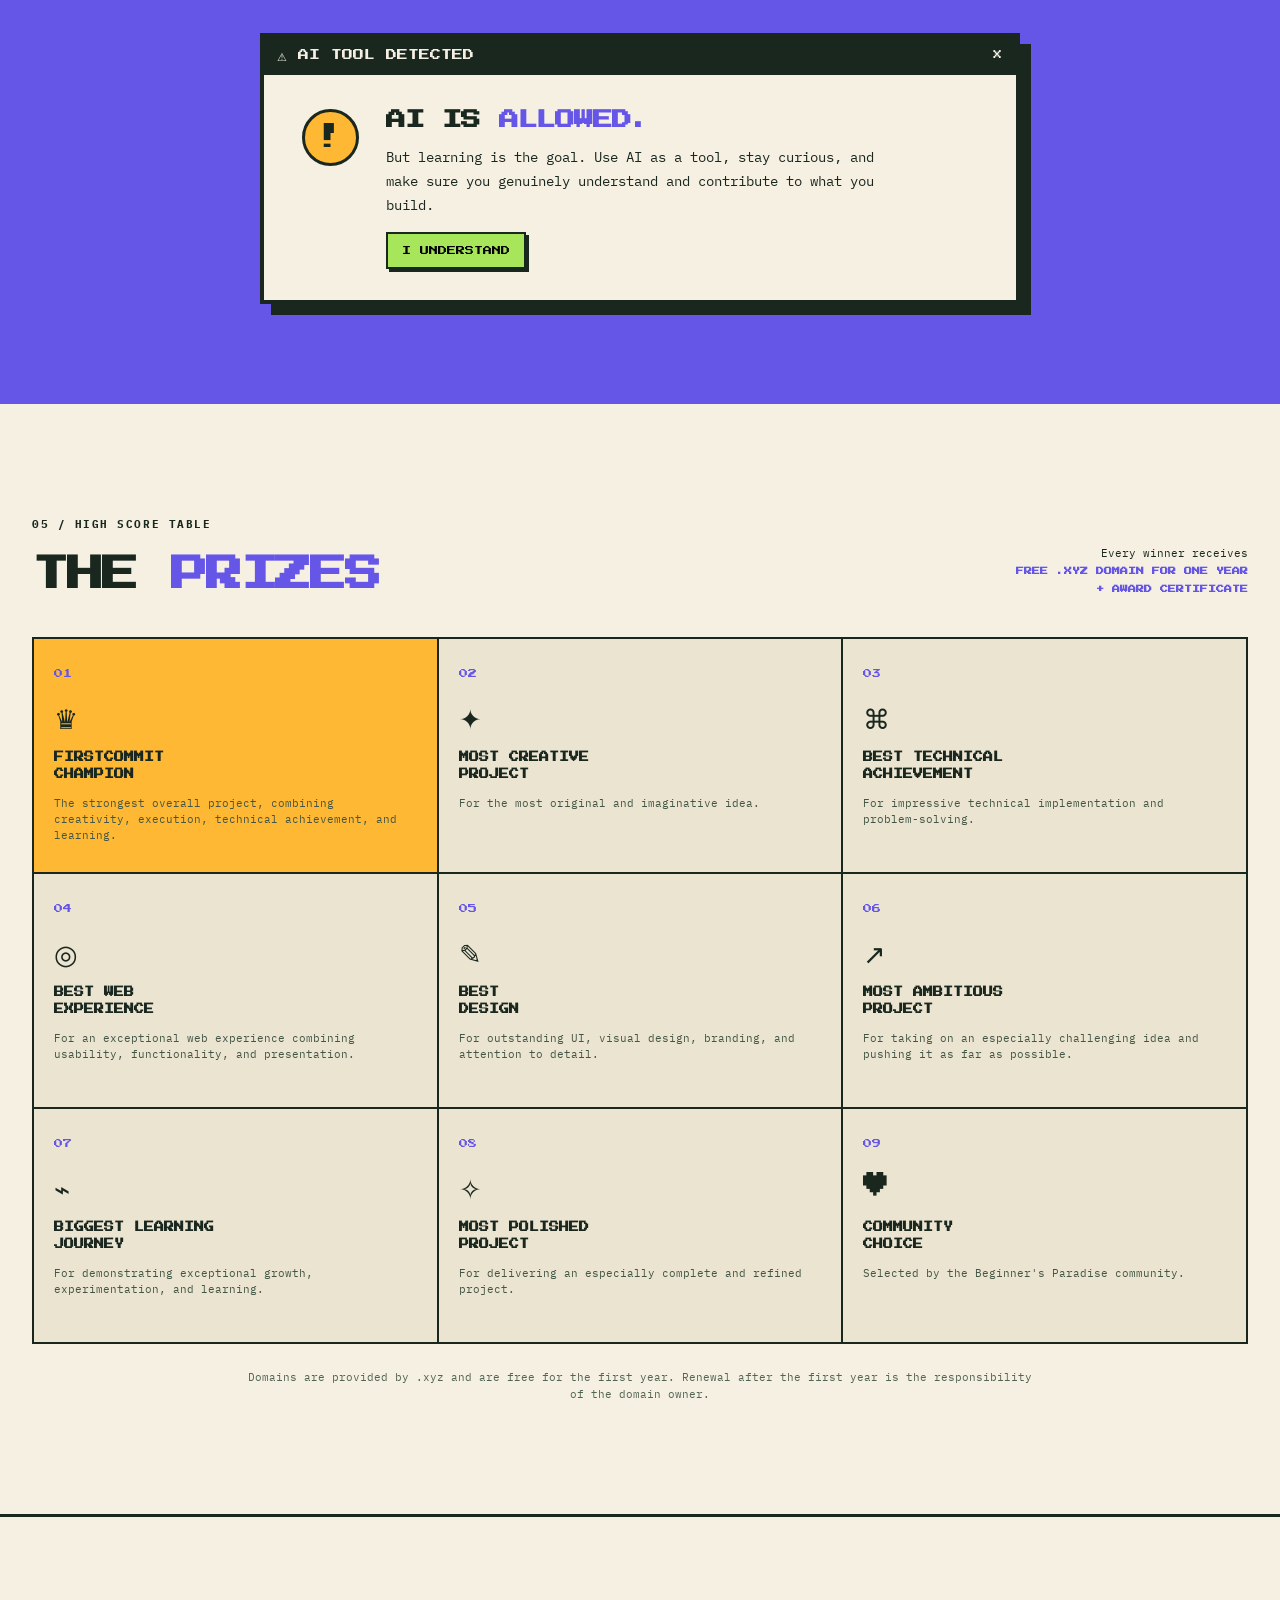
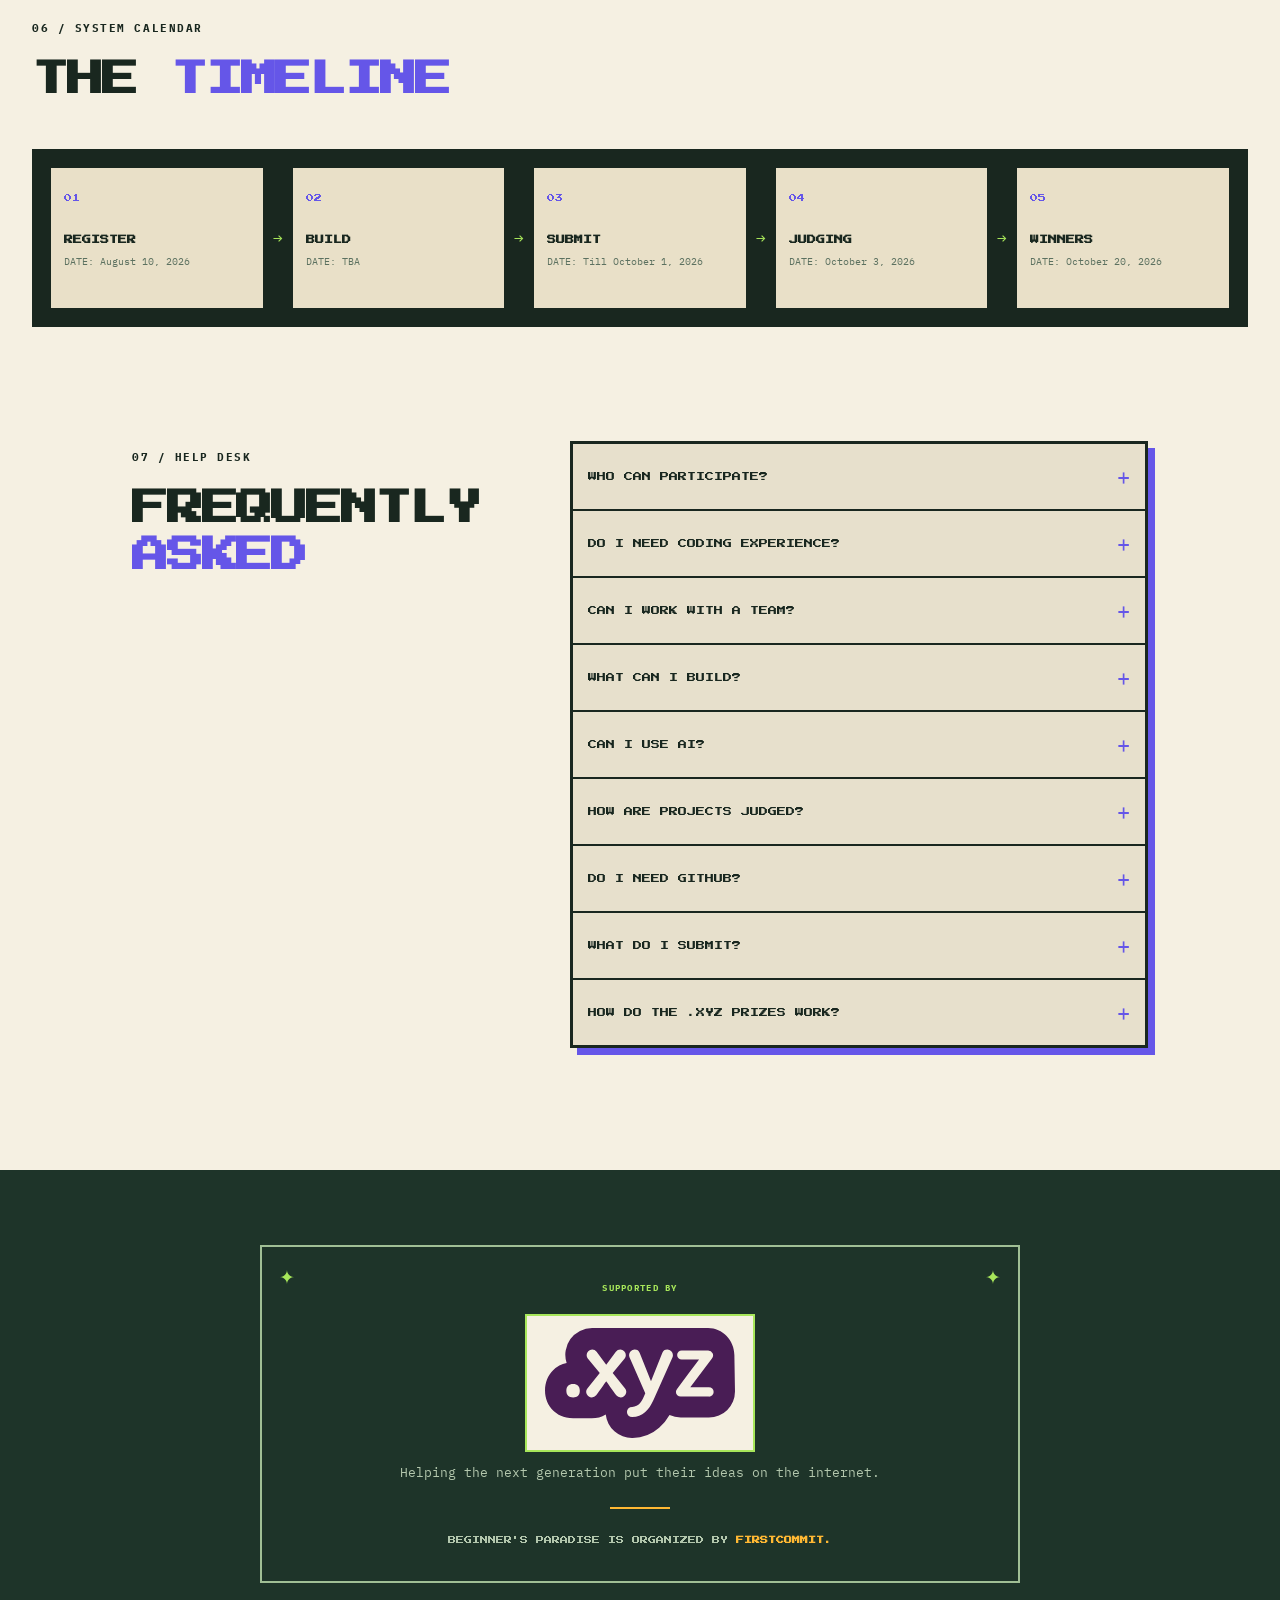
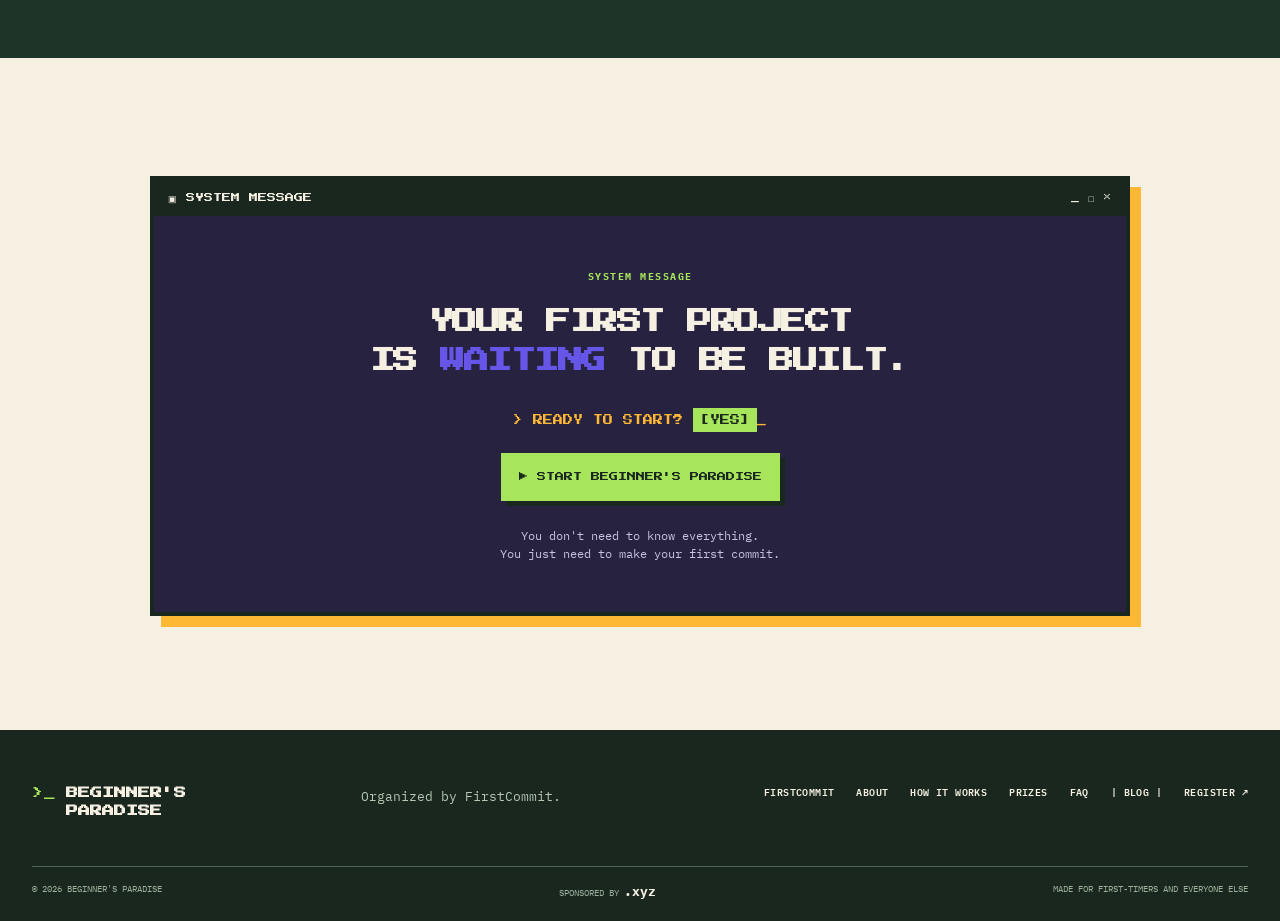
==== commit bbbd45a0: "add firstcommit to footer and 404 page" ====
--- a/index.html
+++ b/index.html
@@ -202,6 +202,7 @@
       </div>
         <p>Organized by FirstCommit.</p>
         <div class="footer-links">
+          <a href="https://firstcommit.xyz" target="_blank">FirstCommit</a>
           <a href="#about">About</a>
           <a href="#how-it-works">How It Works</a>
           <a href="#prizes">Prizes</a>
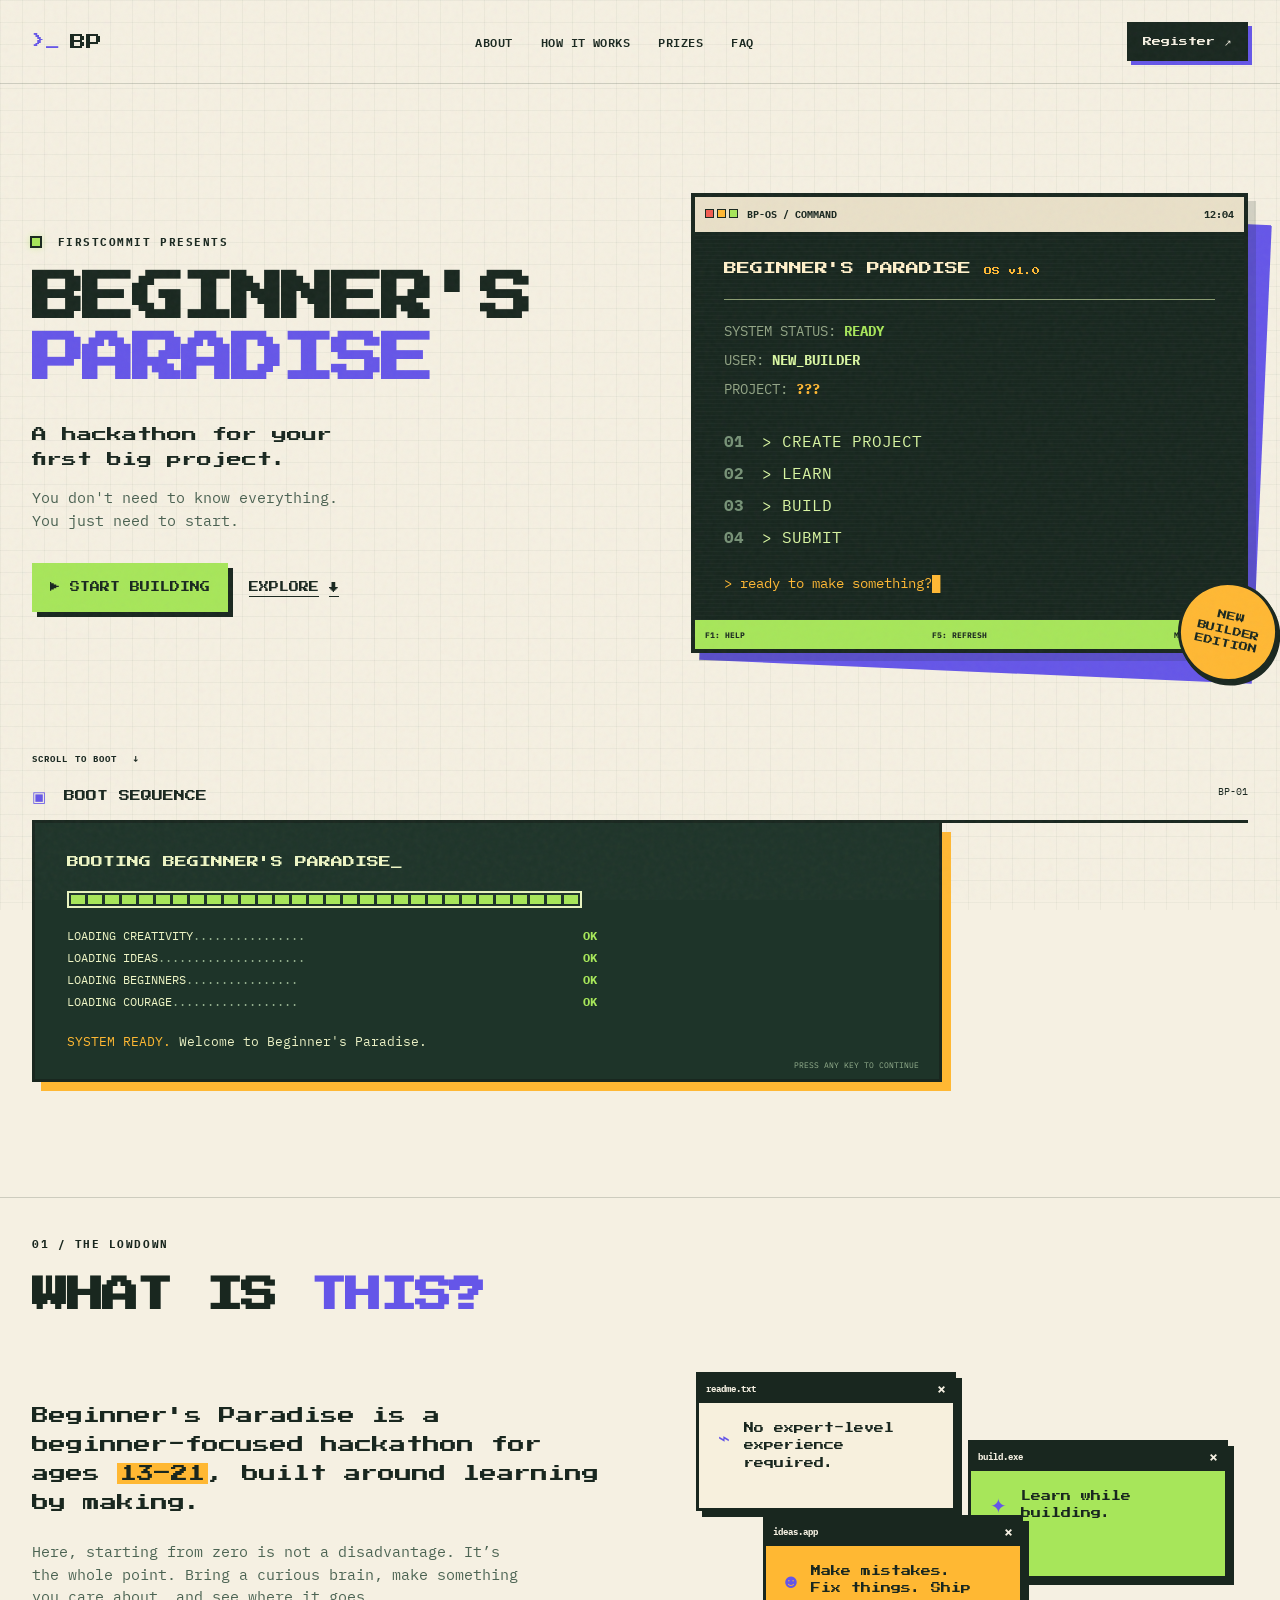
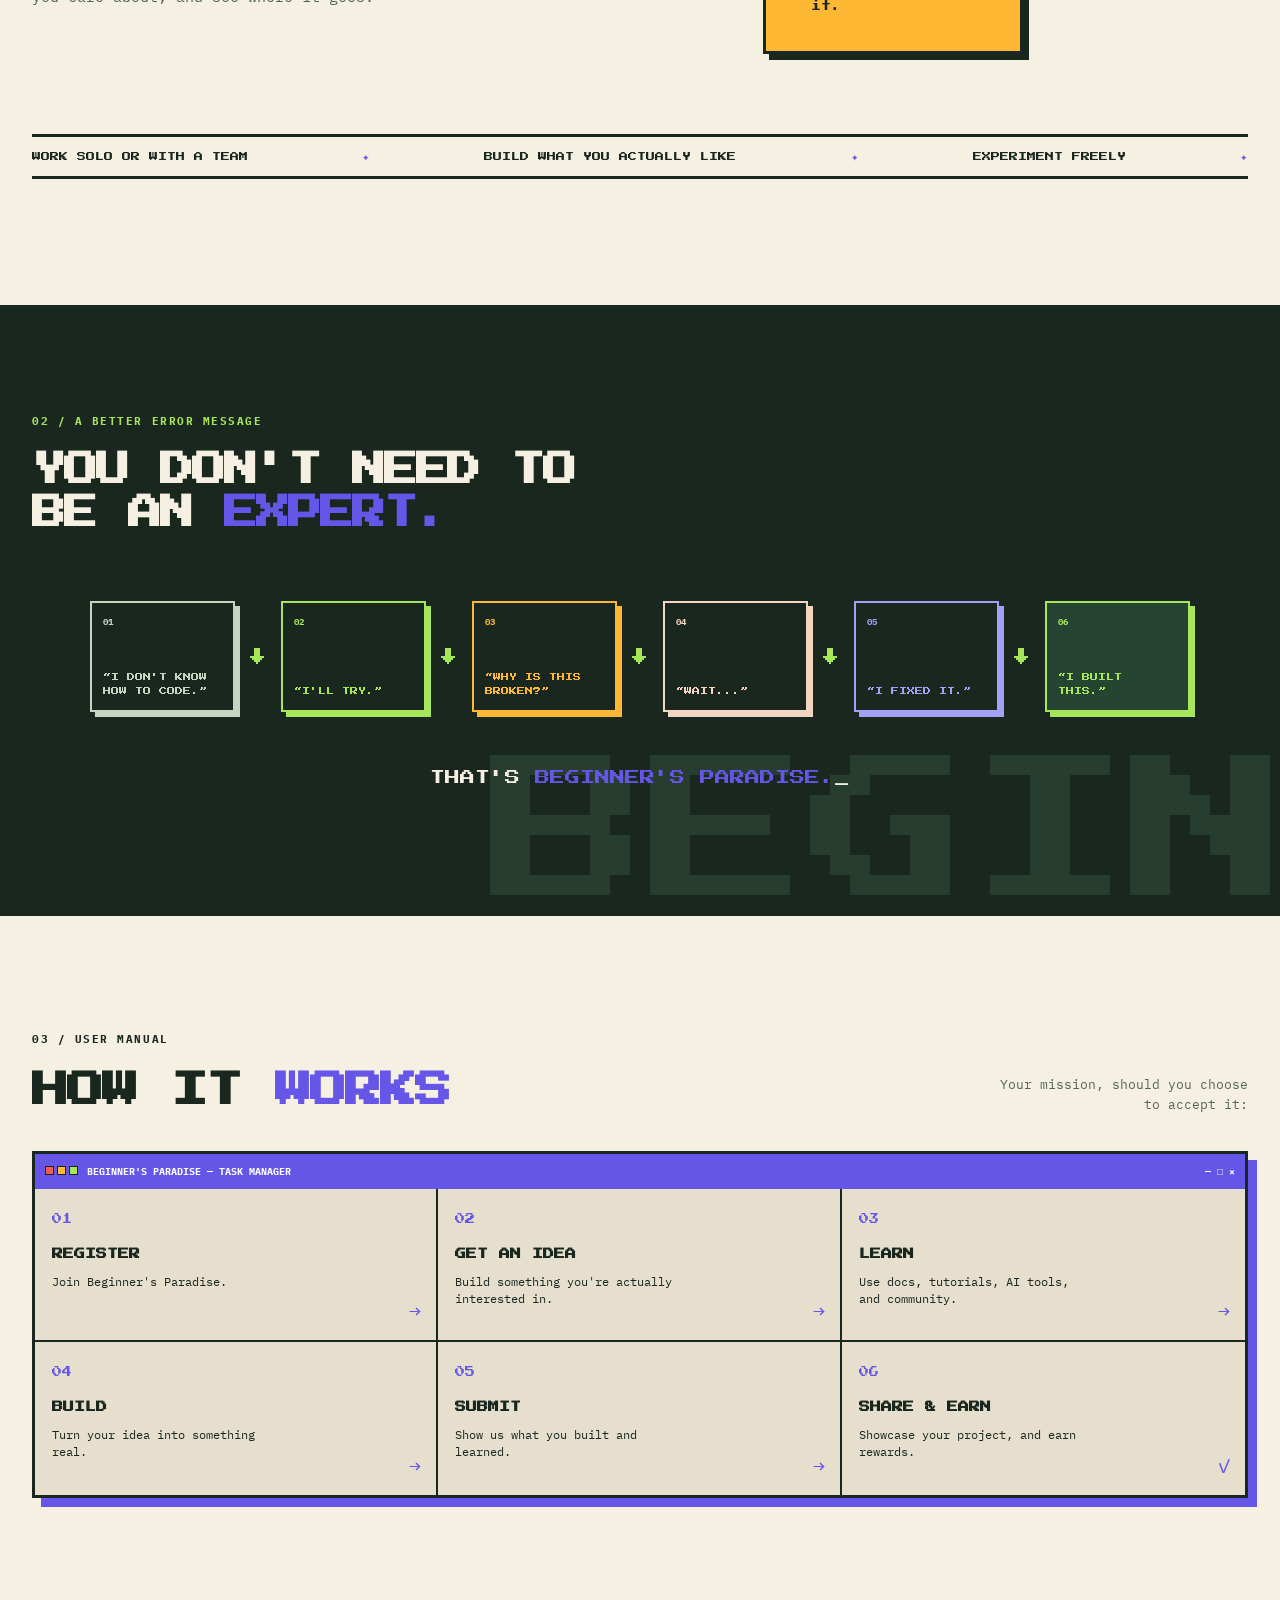
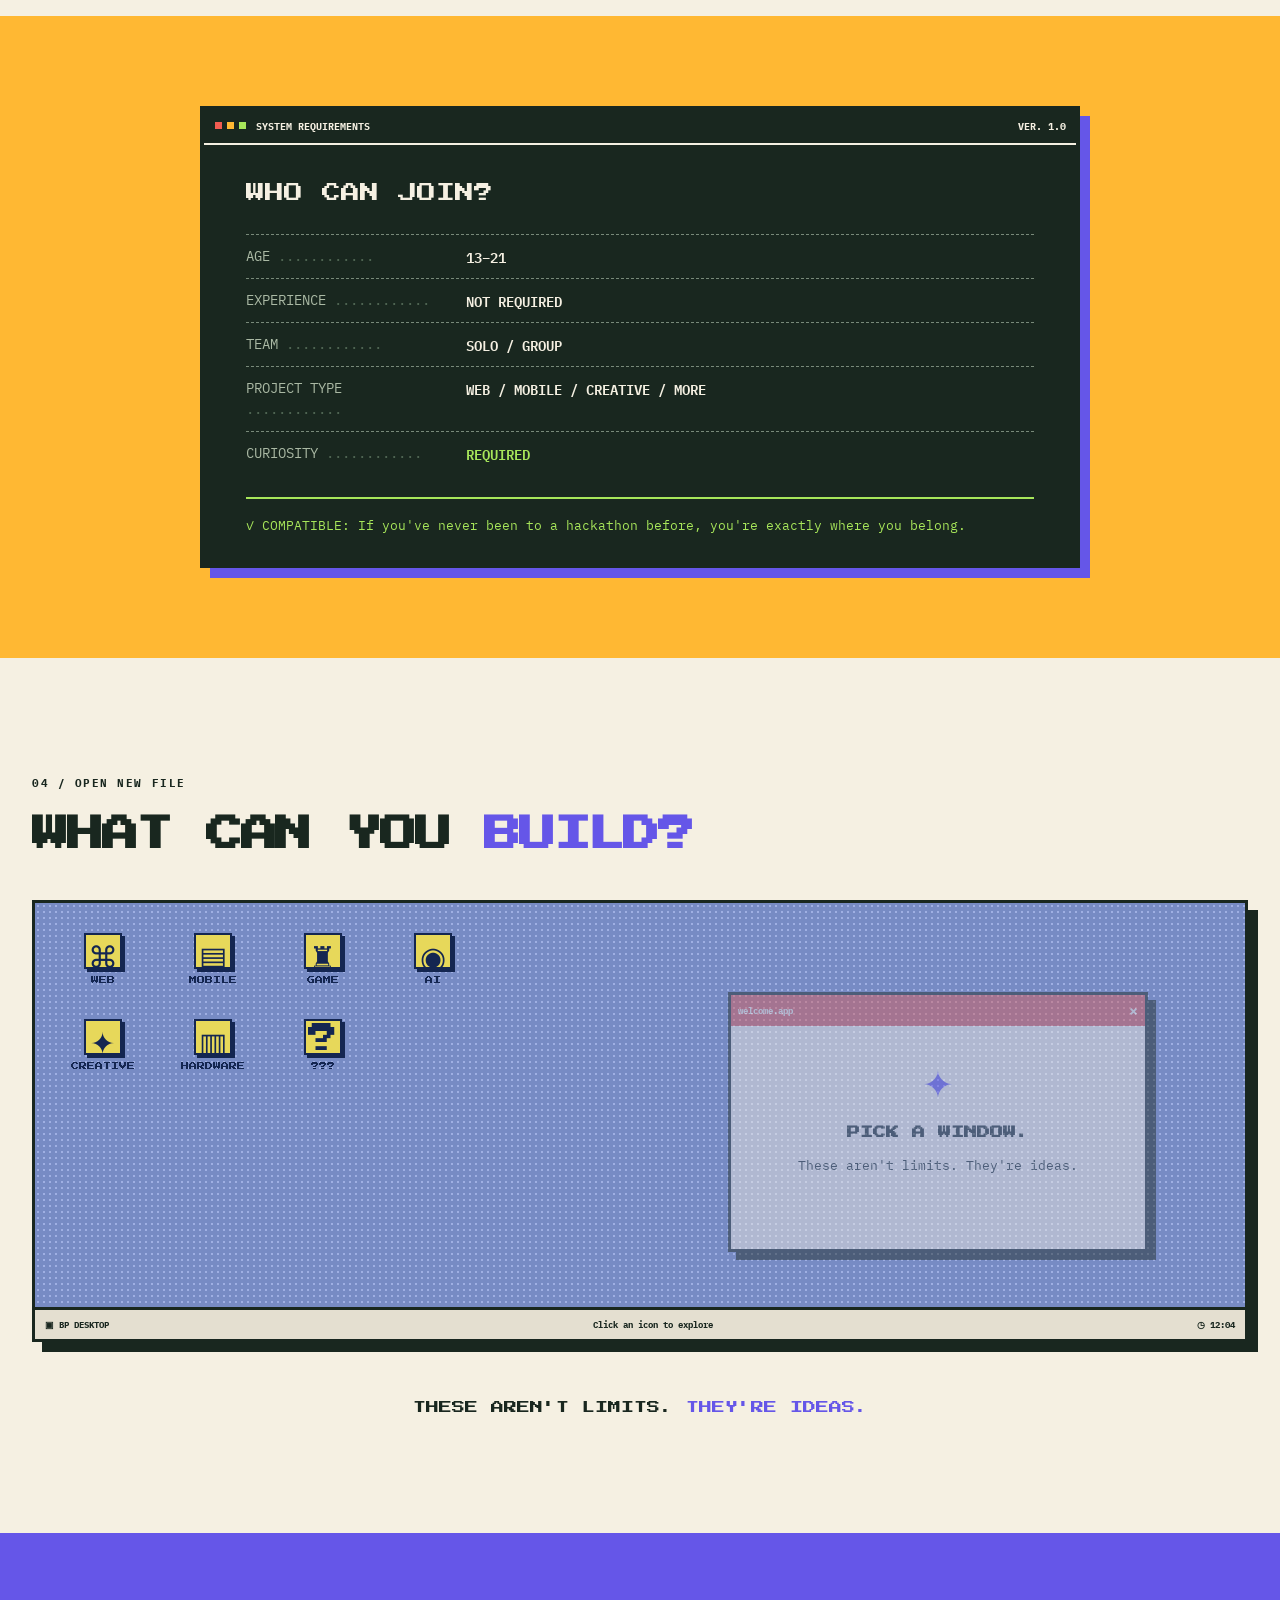
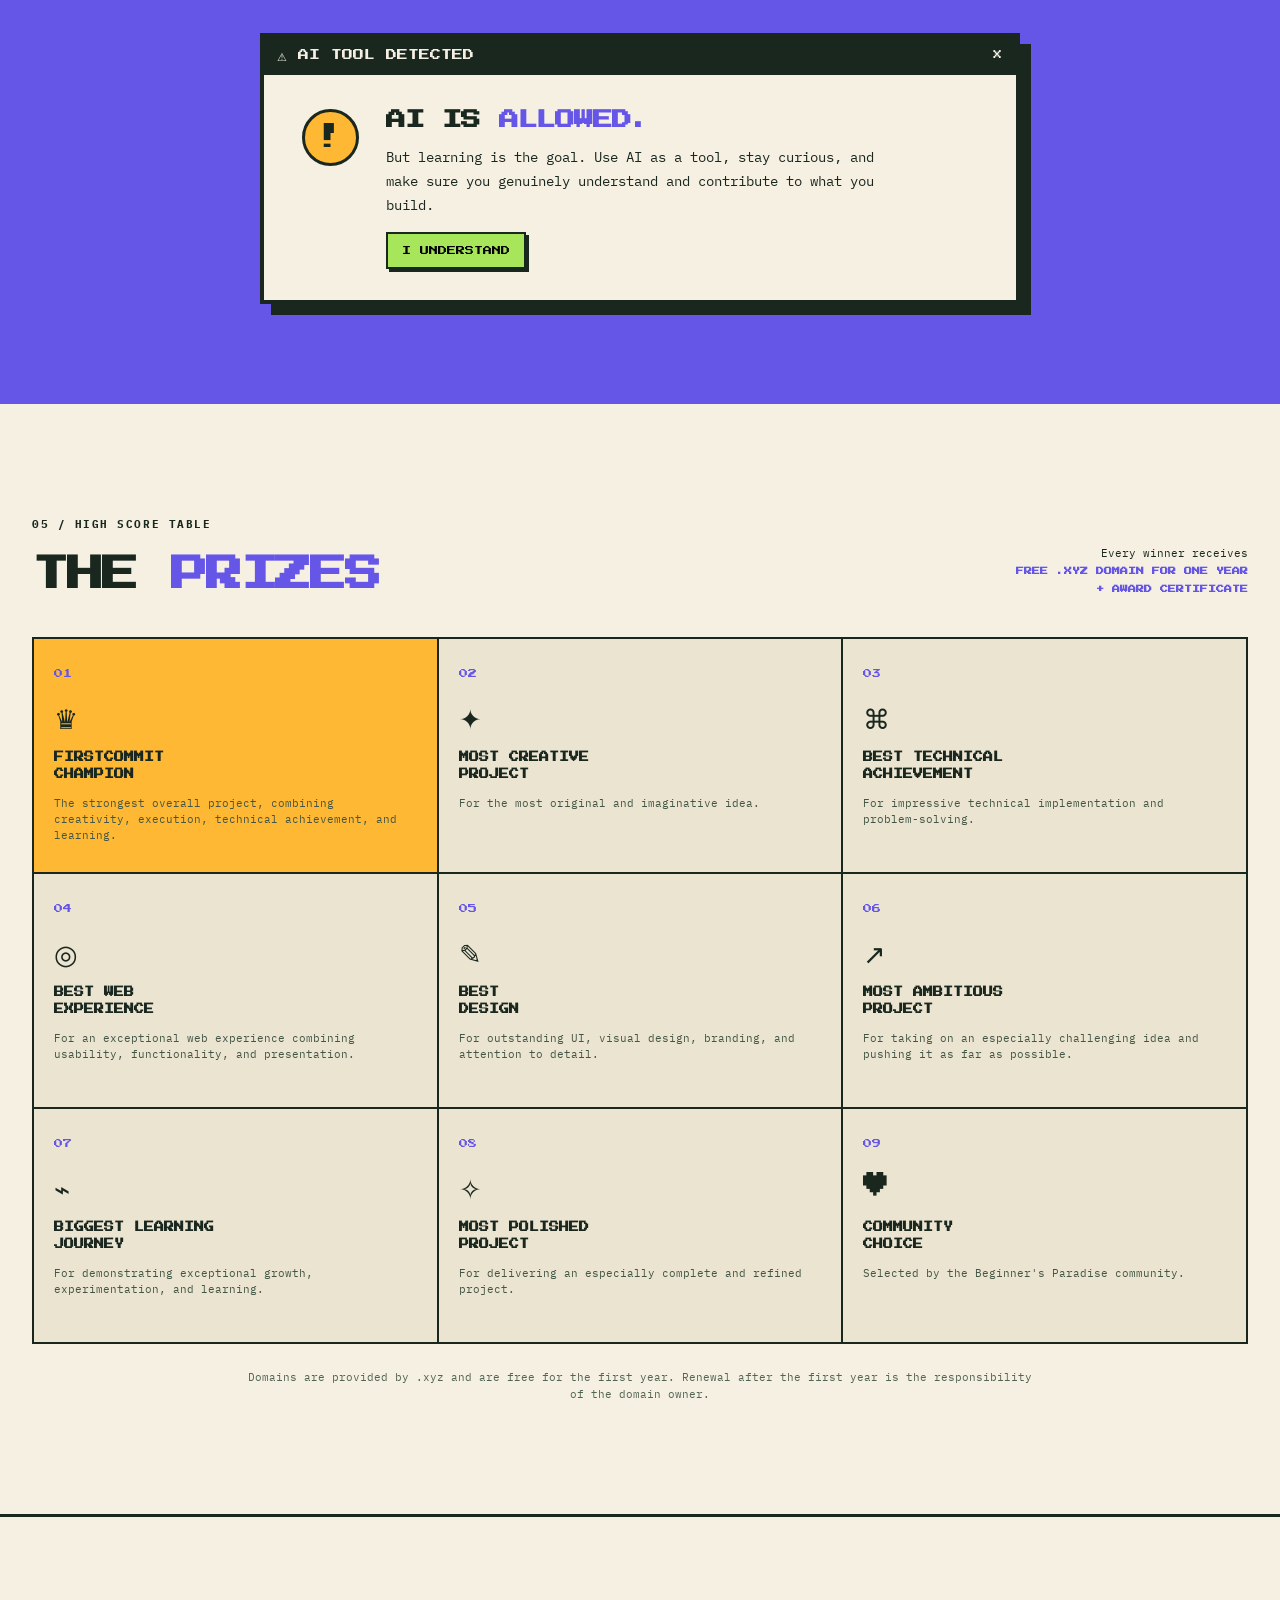
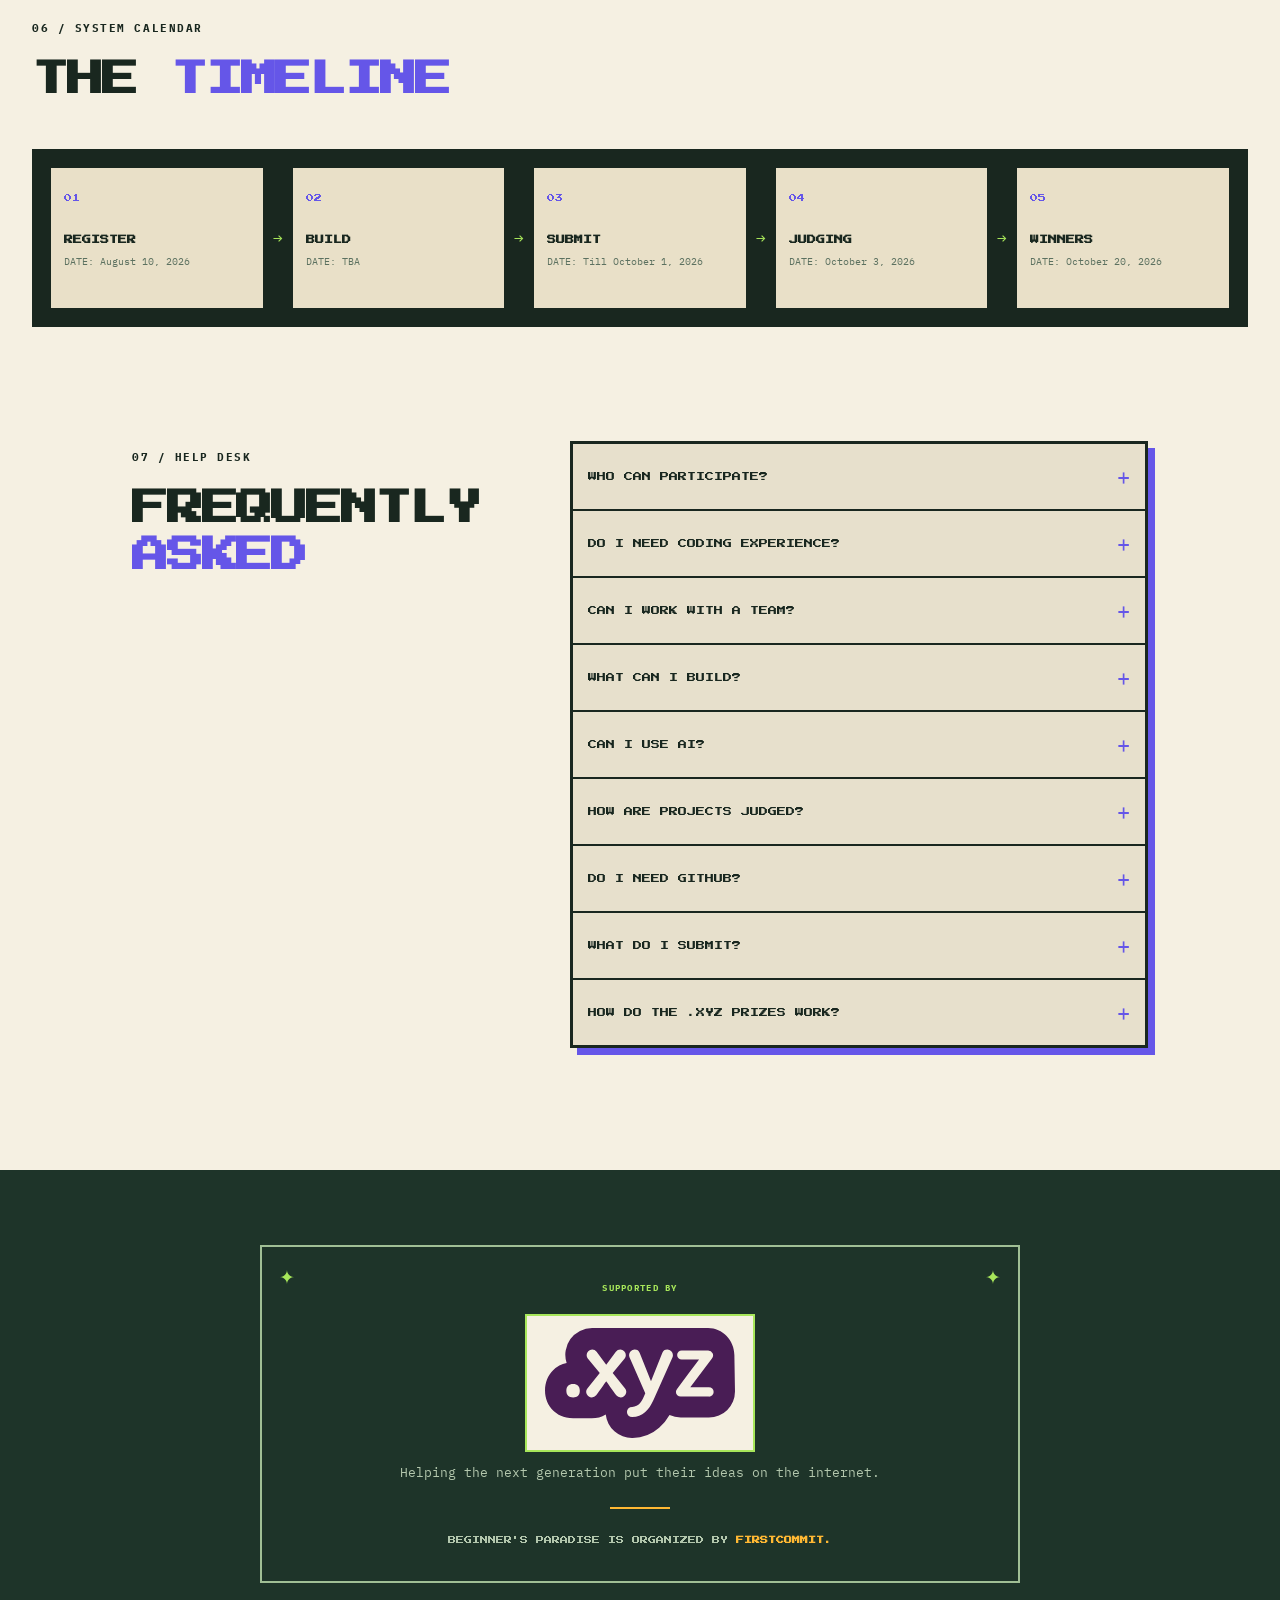
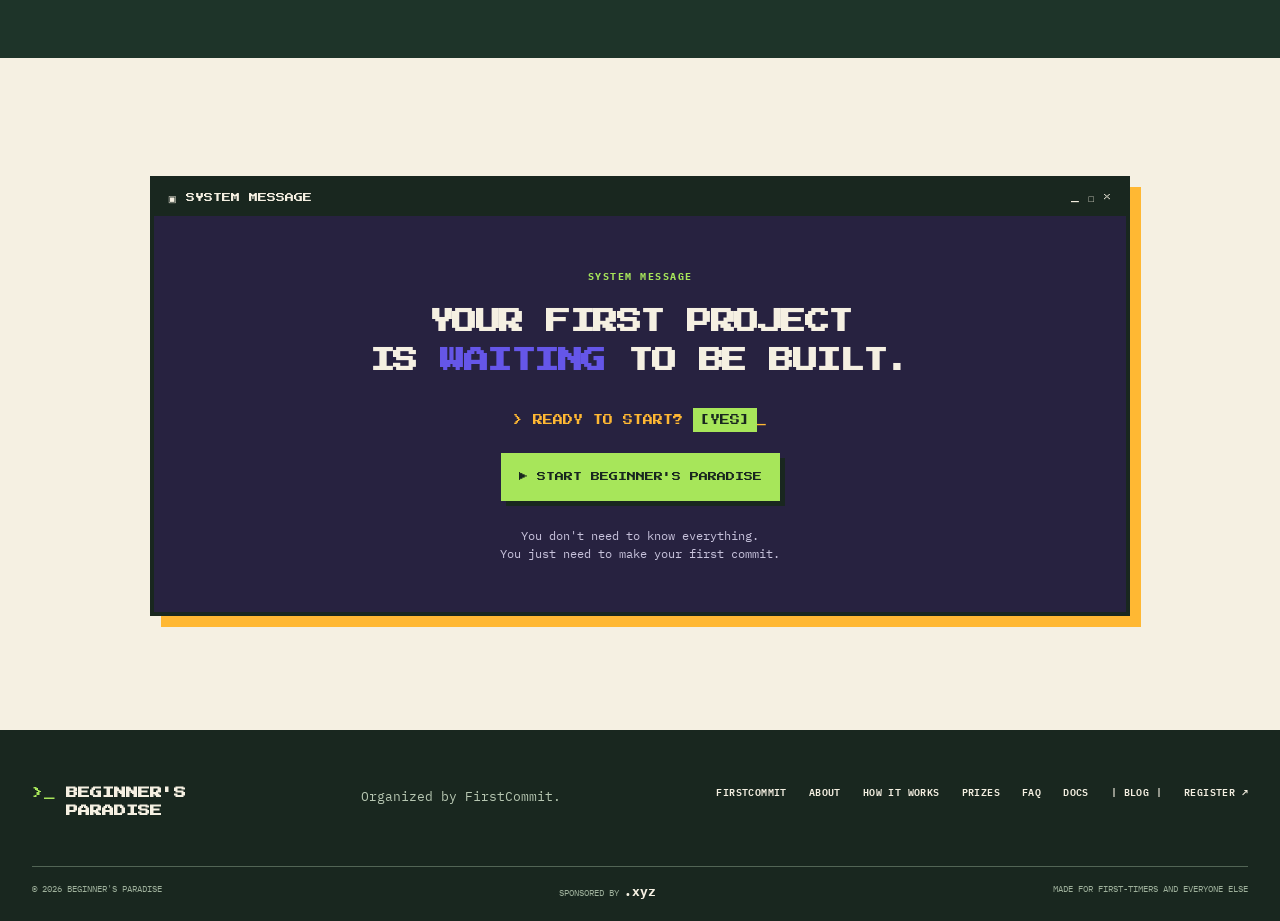
==== commit eb596e65: "Update index.html" ====
--- a/index.html
+++ b/index.html
@@ -207,6 +207,7 @@
           <a href="#how-it-works">How It Works</a>
           <a href="#prizes">Prizes</a>
           <a href="#faq">FAQ</a>
+          <a href="https://docs.firstcommit.xyz/">Docs</a>
           <a href="https://blog.firstcommit.xyz/" target="_blank">| Blog | </a>
           <a href="https://firstcommit.devpost.com" target="_blank" rel="noreferrer">Register ↗</a>
         </div>
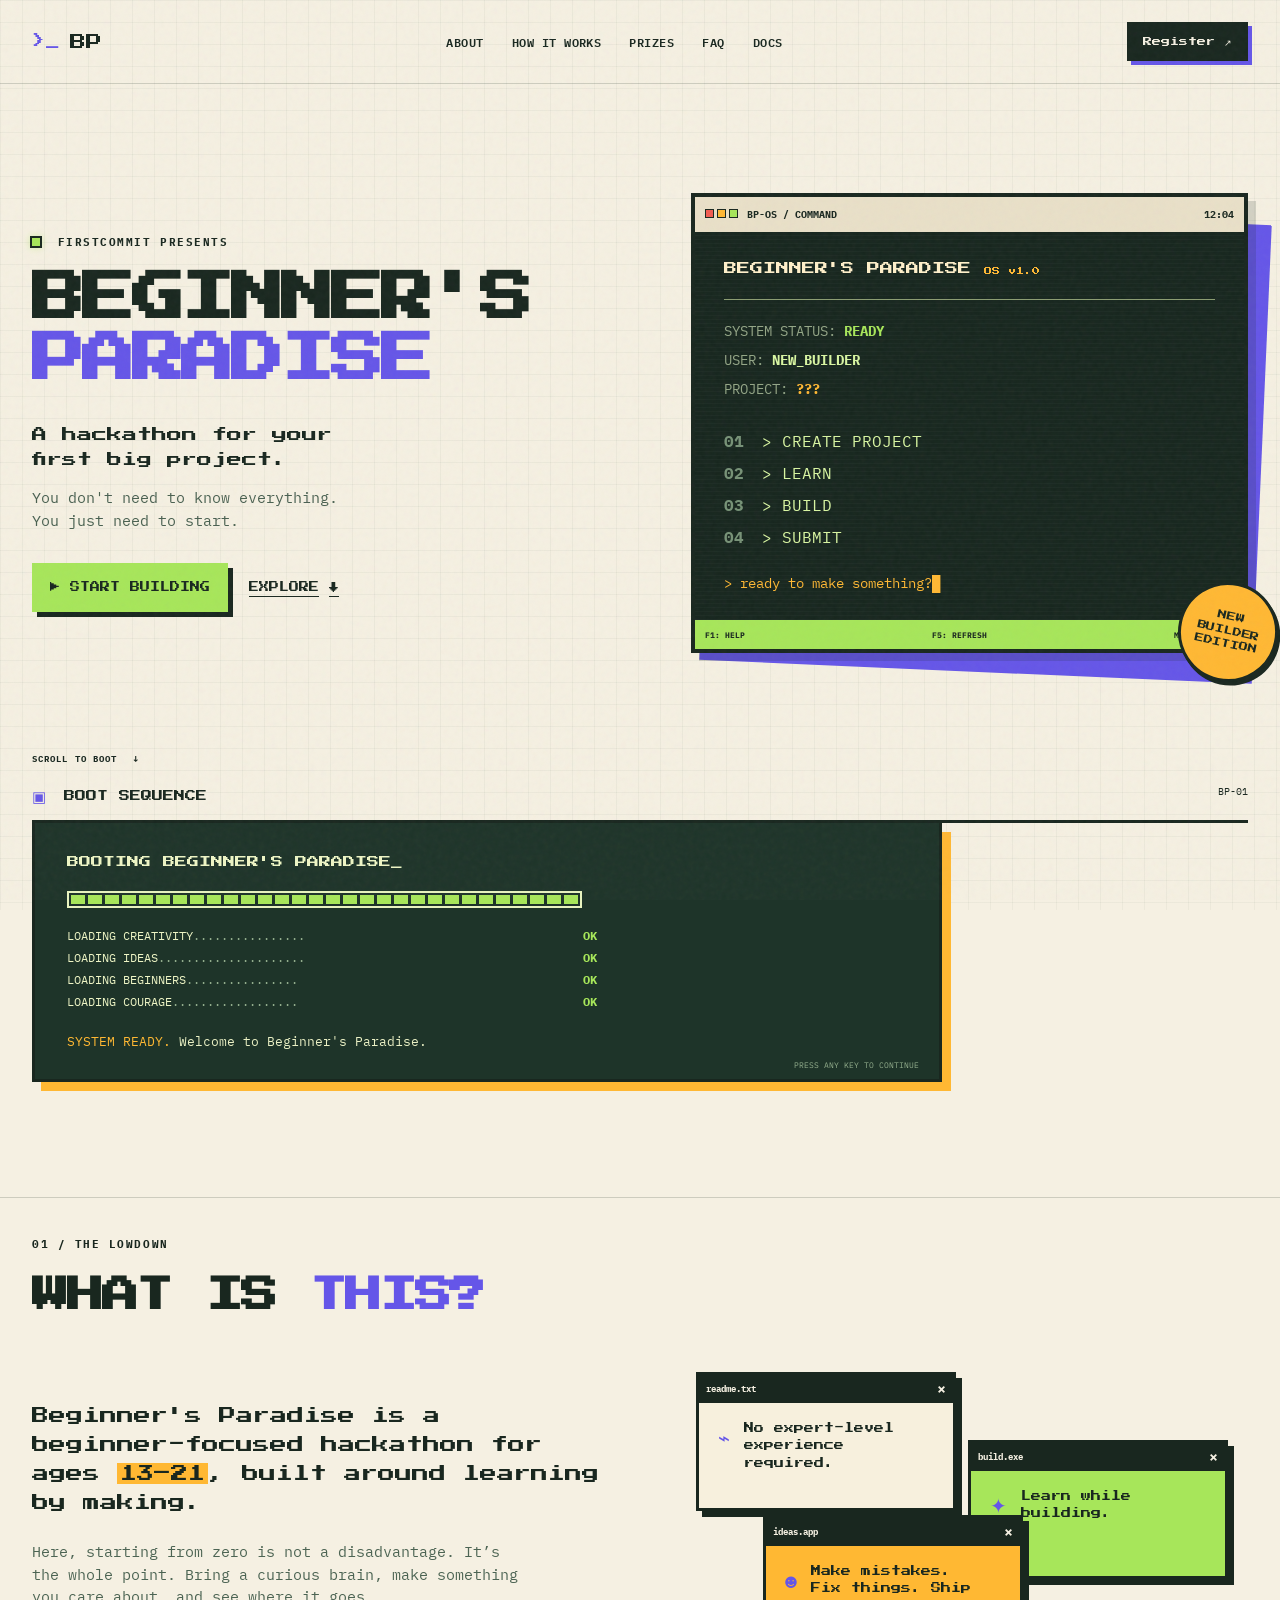
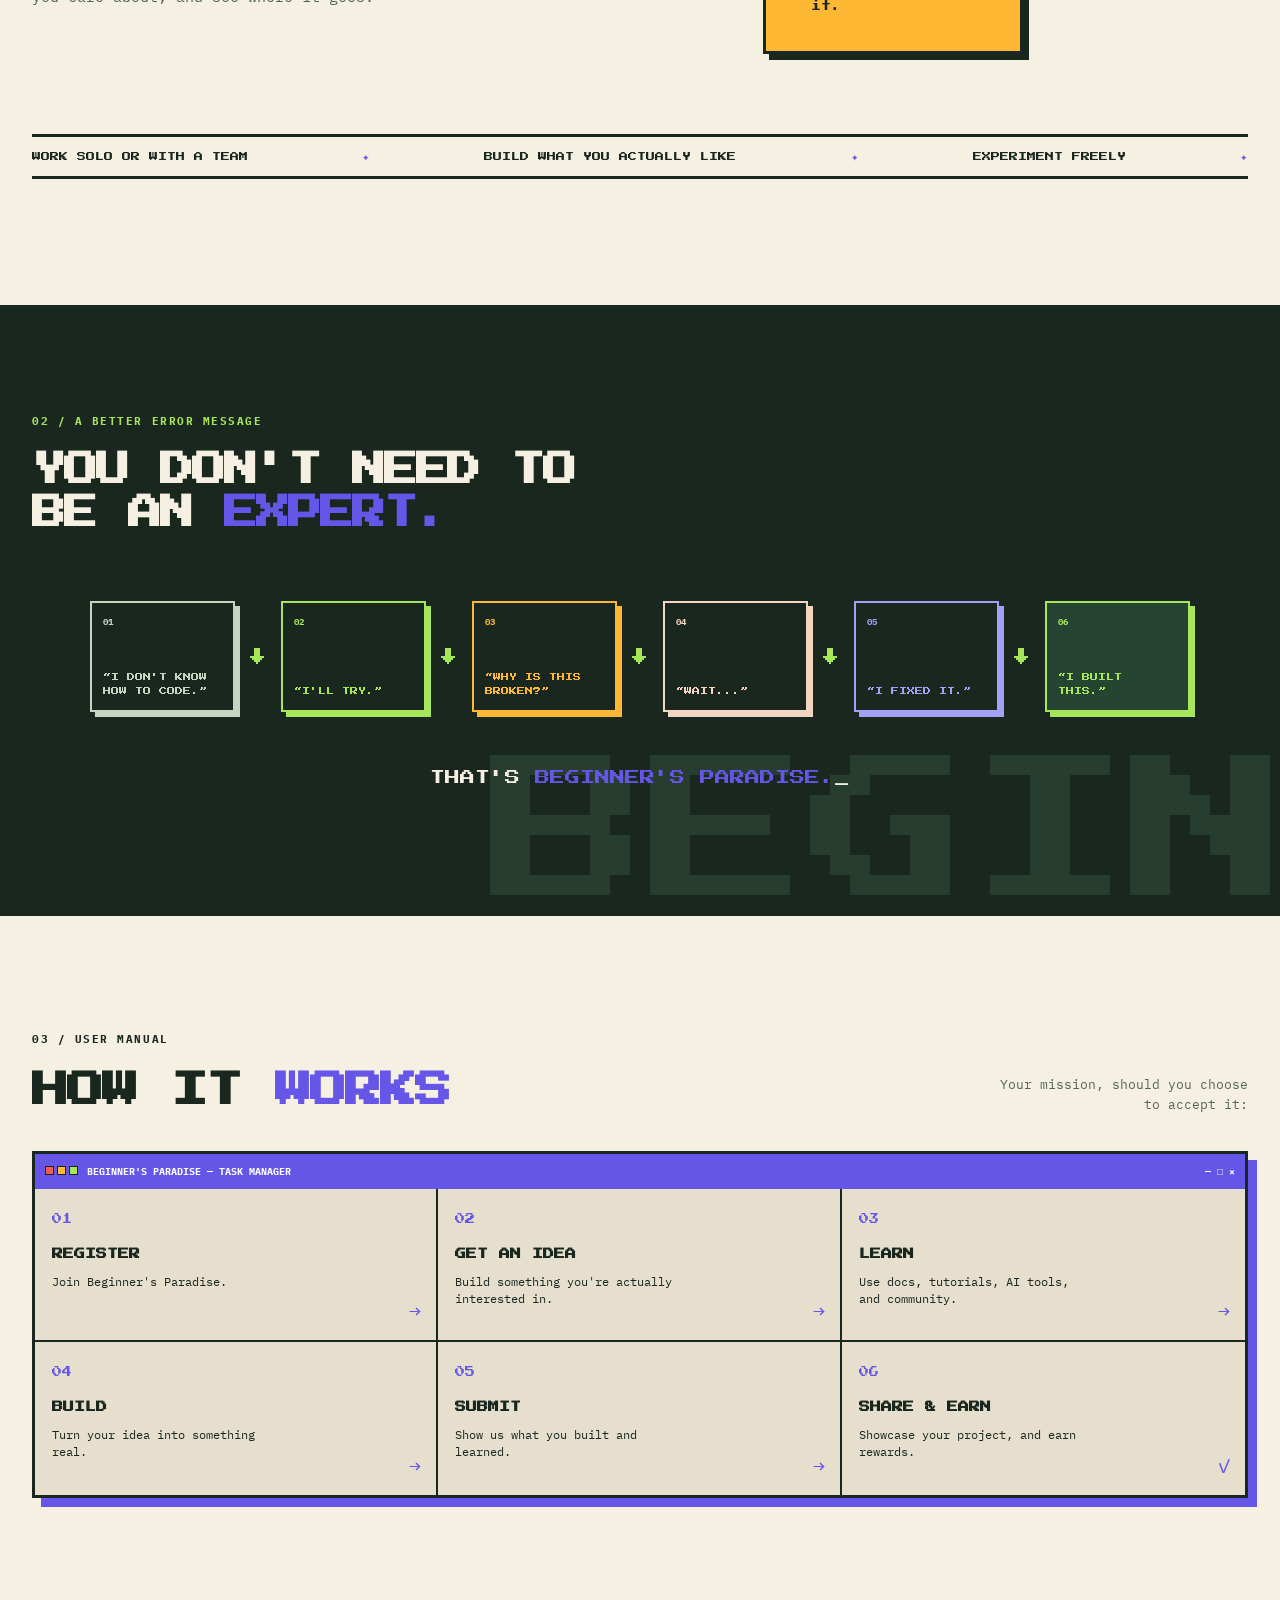
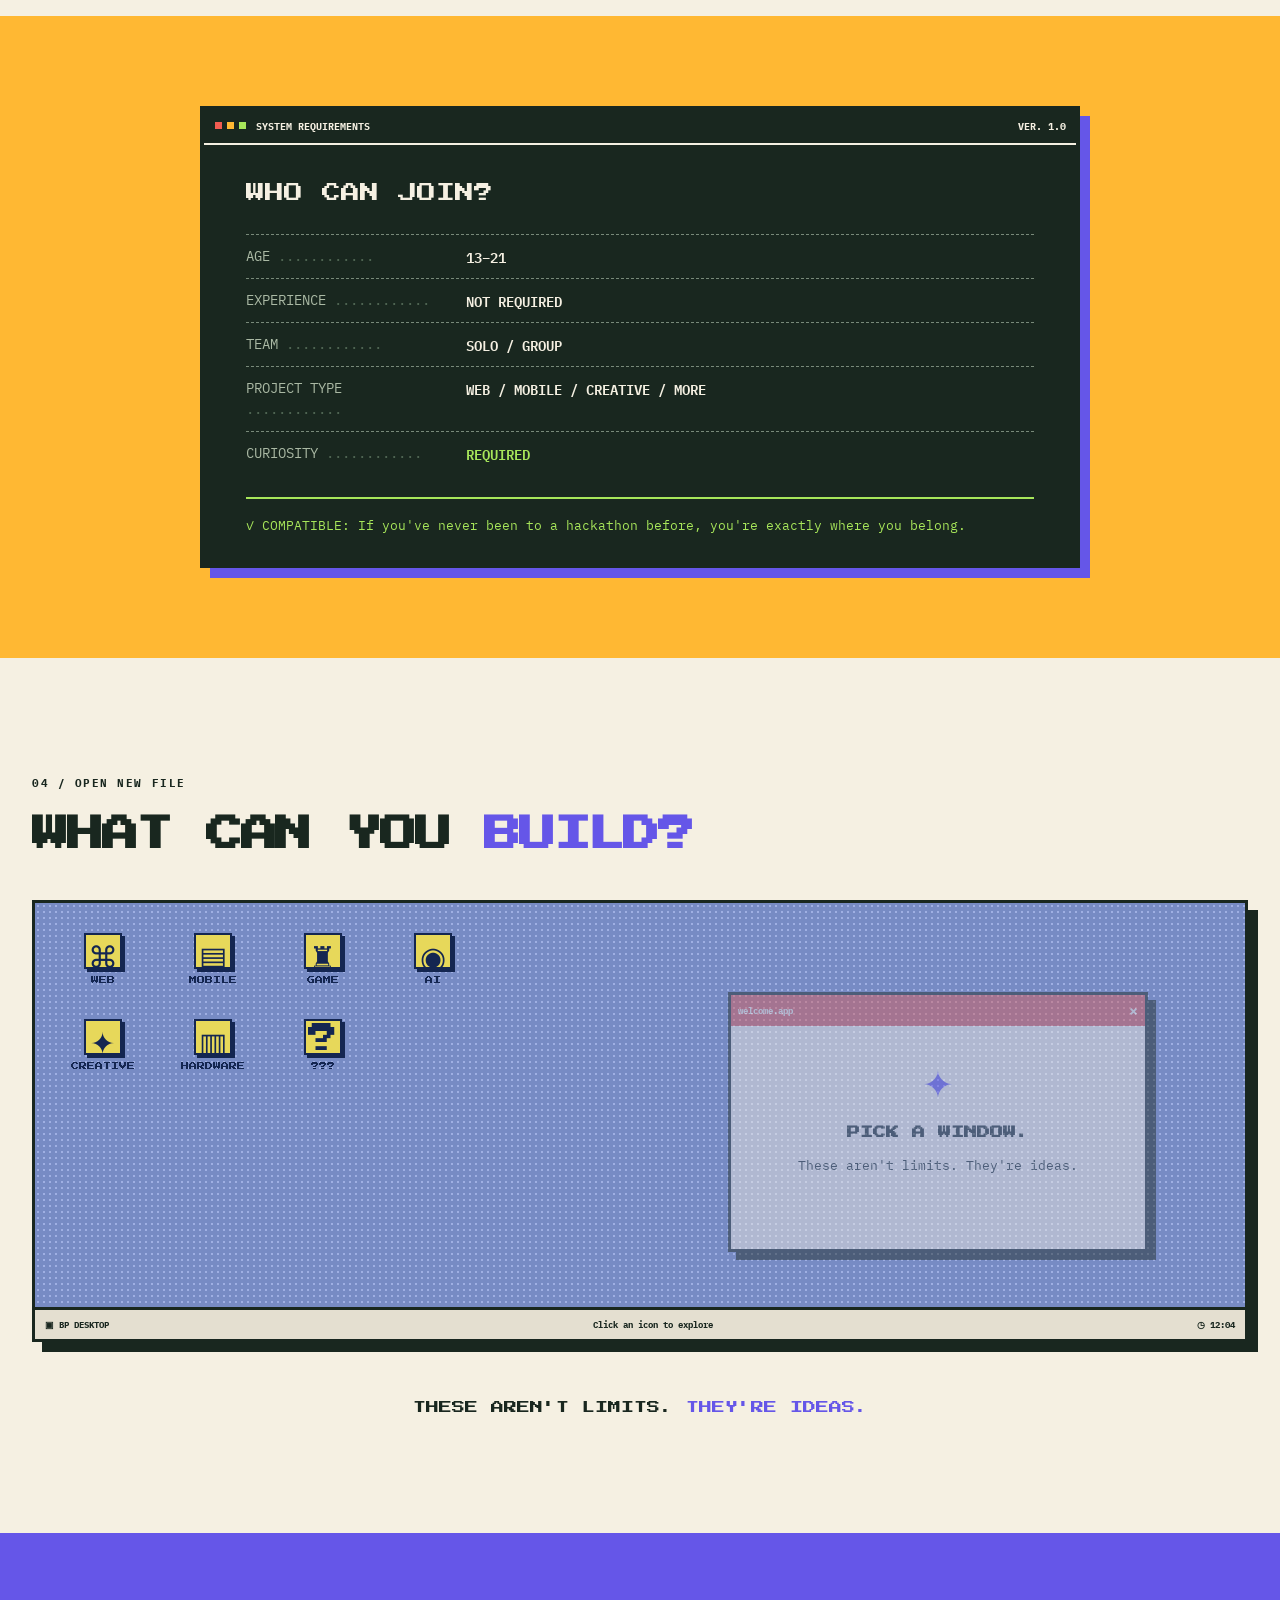
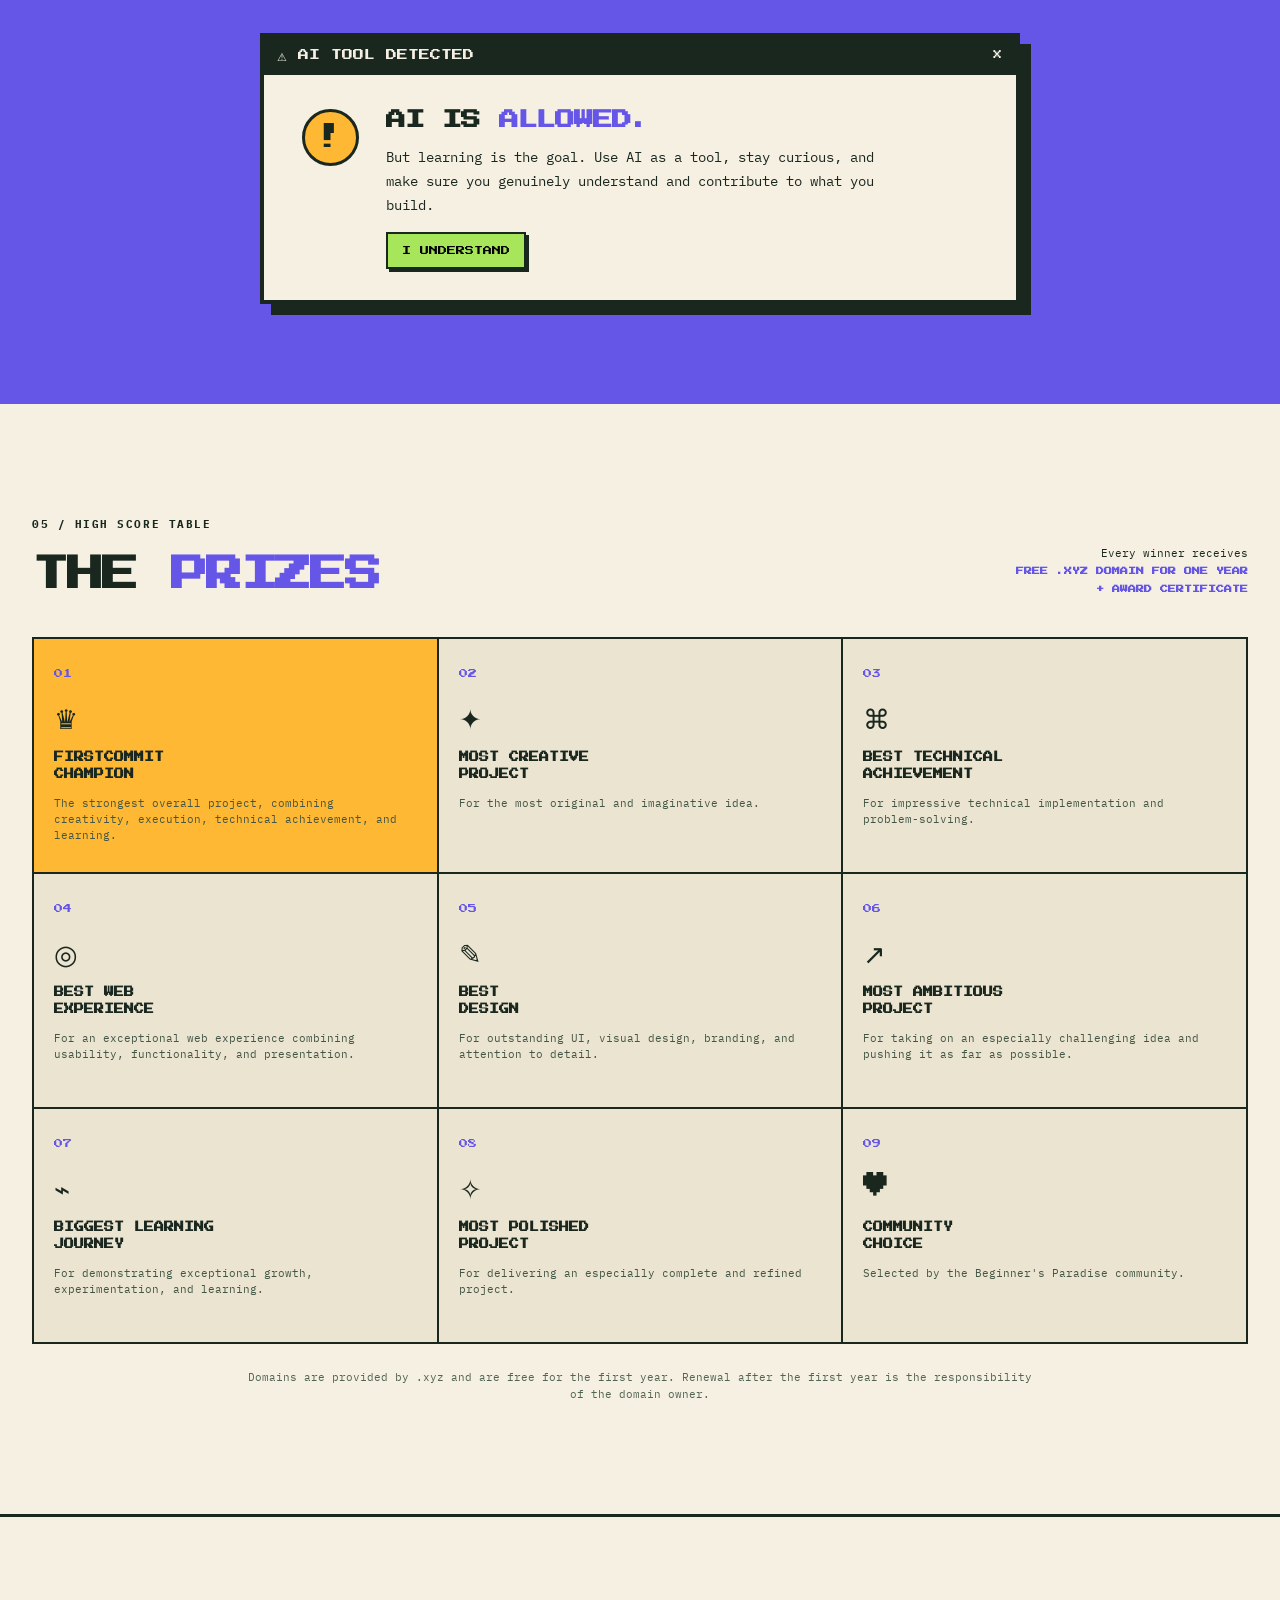
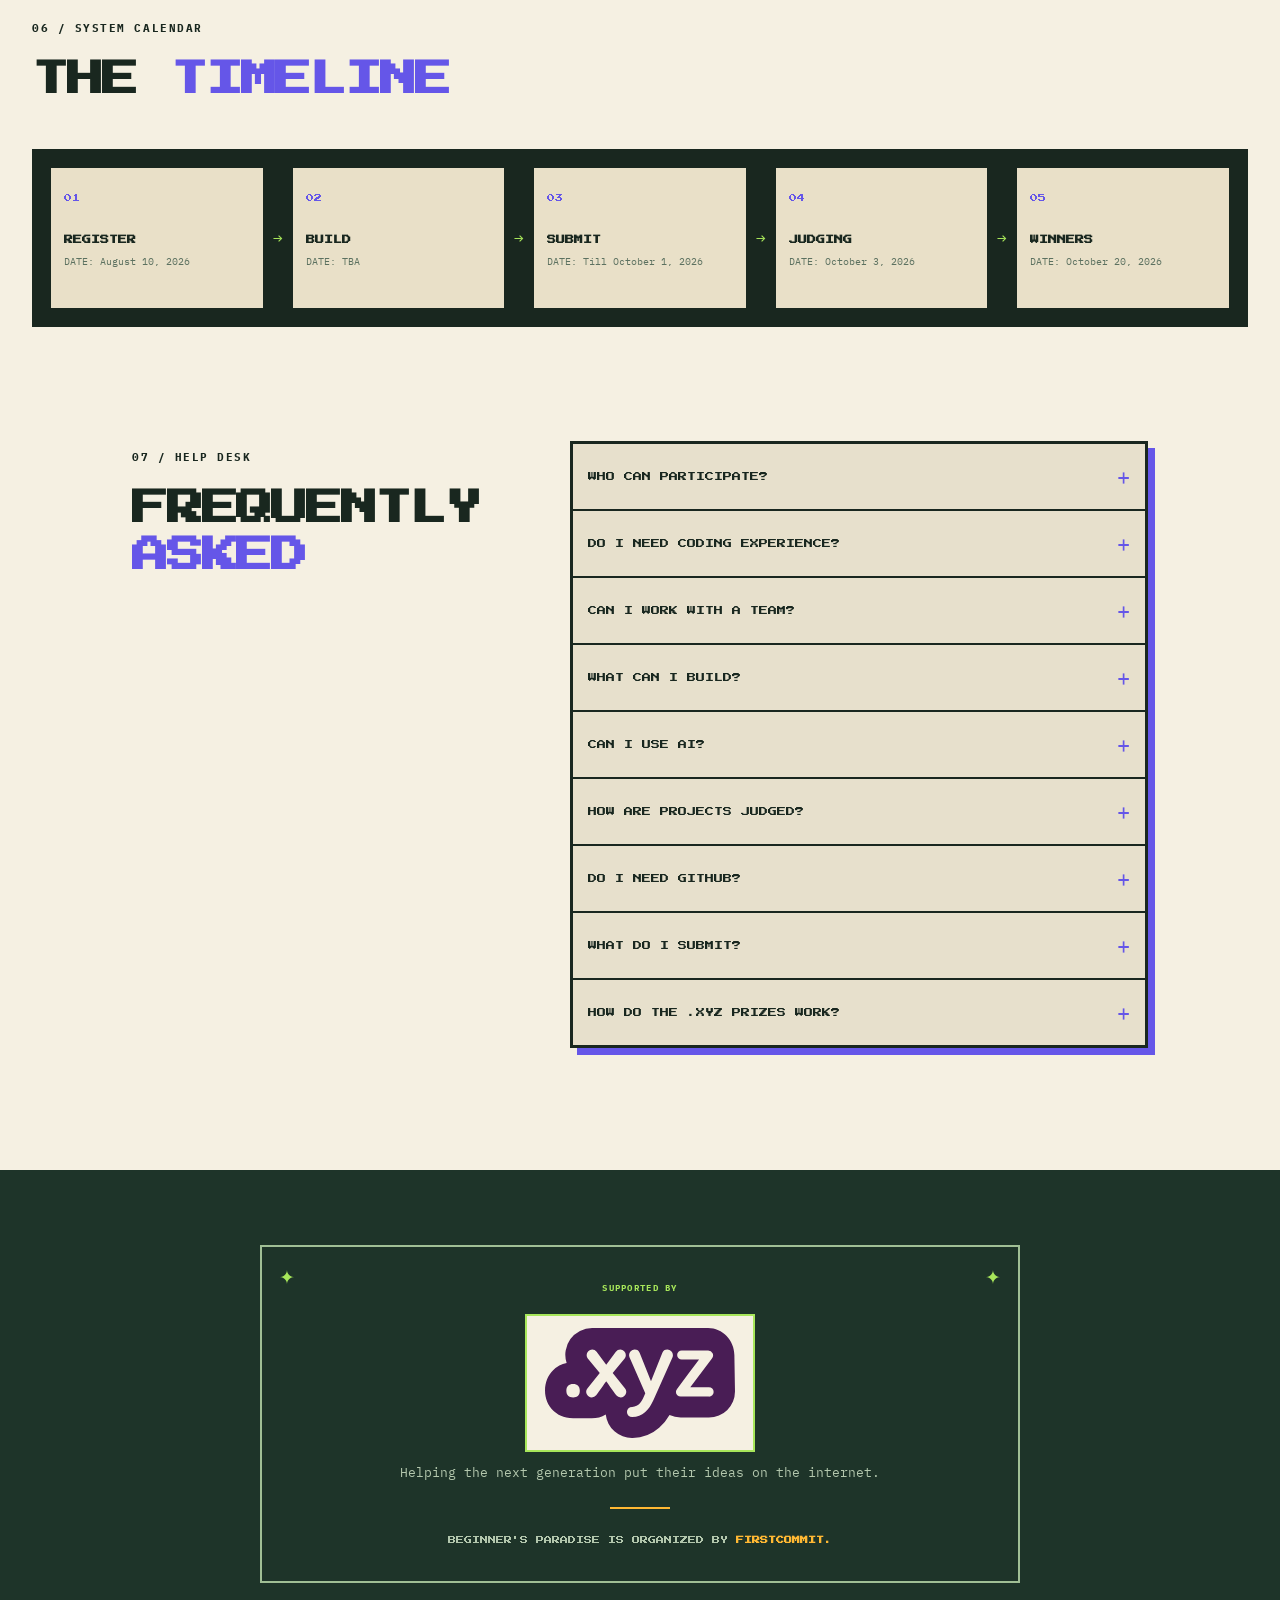
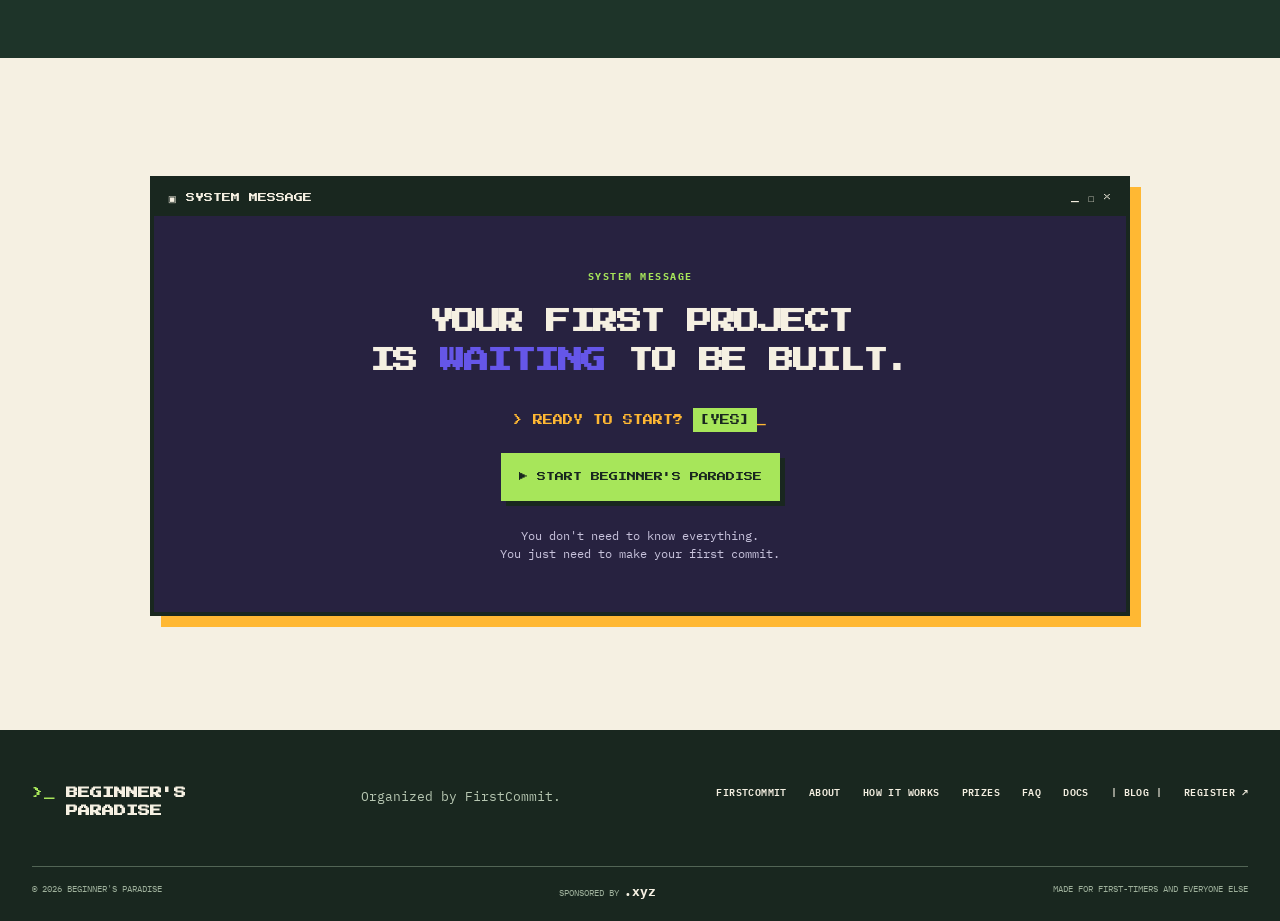
==== commit f8a3109d: "add docs to header" ====
--- a/index.html
+++ b/index.html
@@ -27,6 +27,7 @@
         <a href="#how-it-works">How it works</a>
         <a href="#prizes">Prizes</a>
         <a href="#faq">FAQ</a>
+        <a href="https://docs.firstcommit.xyz/">Docs</a>
       </nav>
       <a class="nav-register" href="https://firstcommit.devpost.com" target="_blank" rel="noreferrer">Register <span>↗</span></a>
     </header>
